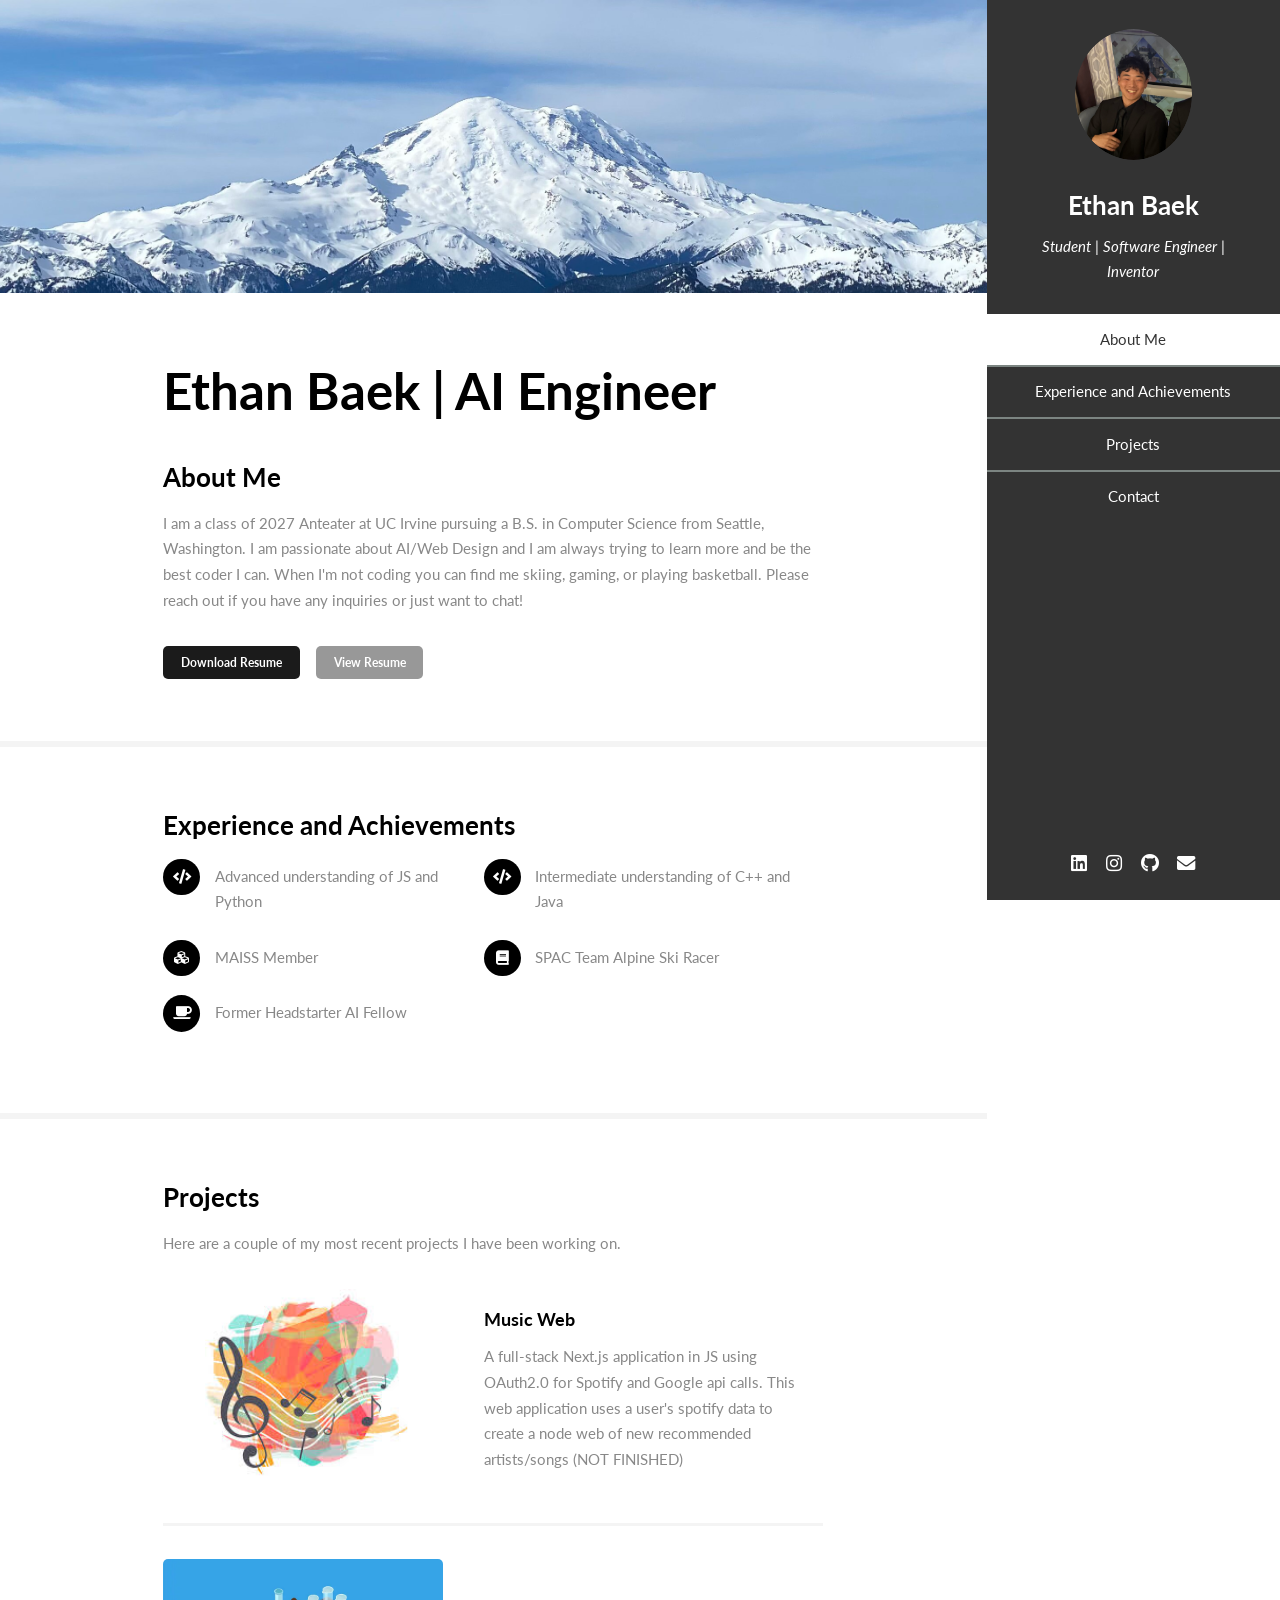
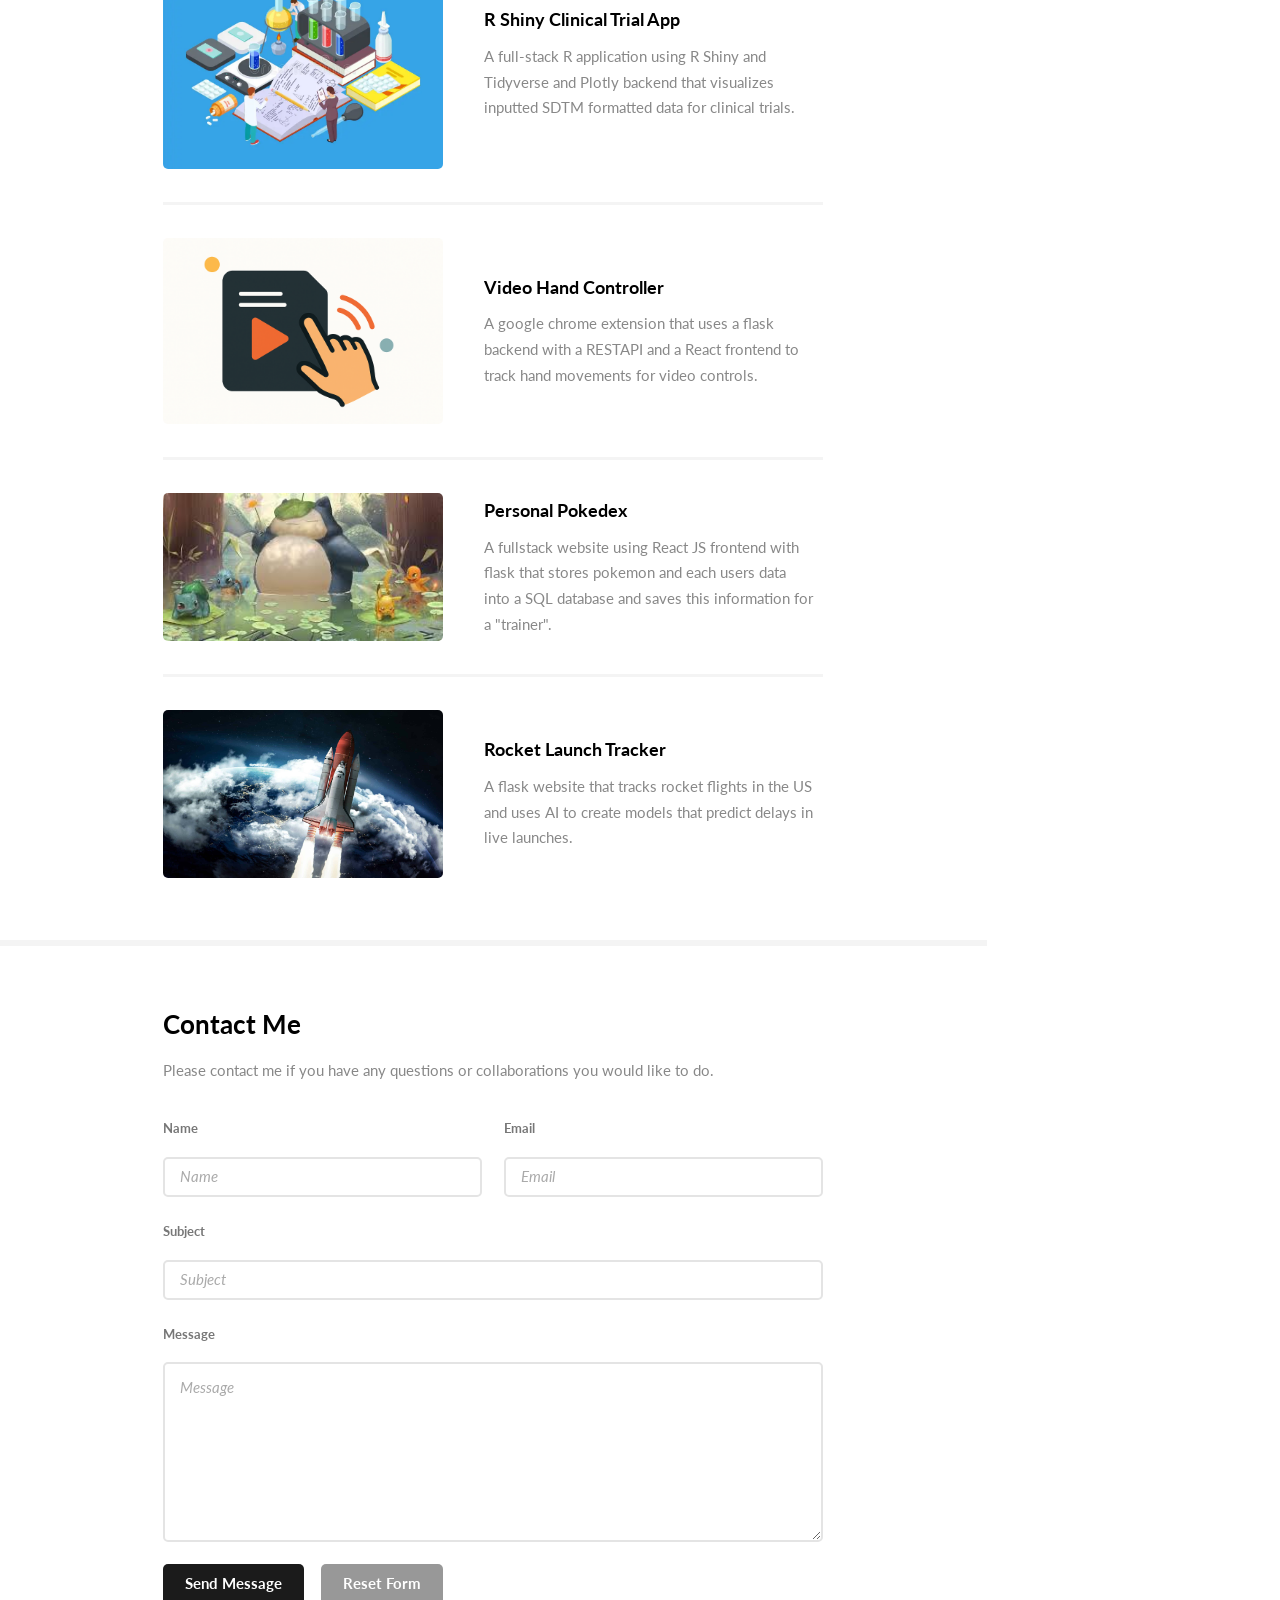
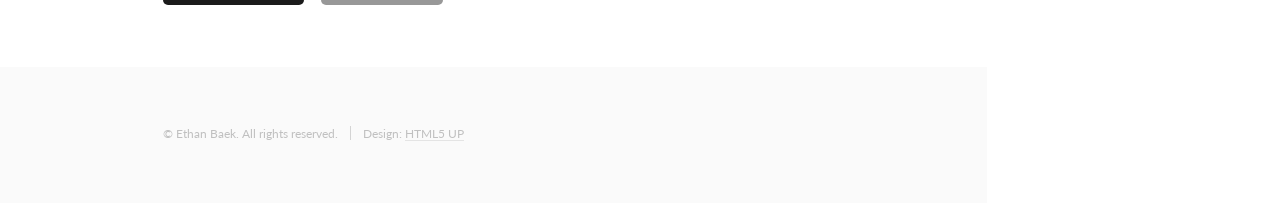
==== index.html @ fc65c347 "Hello" ====
<!DOCTYPE HTML>
<!--
	Read Only by HTML5 UP
	html5up.net | @ajlkn
	Free for personal and commercial use under the CCA 3.0 license (html5up.net/license)
-->
<html lang="en">
	<head>
		<title>Ethan Baek</title>
		<meta charset="utf-8" />
		<meta name="viewport" content="width=device-width, initial-scale=1" />
		<link rel="stylesheet" href="assets/css/main.css" />
		<link rel="apple-touch-icon" sizes="180x180" href="favicon_io/apple-touch-icon.png">
		<link rel="icon" type="image/png" sizes="32x32" href="favicon_io/favicon-32x32.png">
		<link rel="icon" type="image/png" sizes="16x16" href="favicon_io/favicon-16x16.png">
		<link rel="manifest" href="favicon_io/site.webmanifest">
	</head>
	<body class="is-preload">

		<!-- Header -->
			<section id="header">
				<header>
					<span class="image avatar"><img src="images/avatar.jpg" alt="Portrait of Ethan Baek" /></span>
					<h1 id="logo"><a href="#">Ethan Baek</a></h1>
					<p>Student | Software Engineer | Inventor
						<br />
					</p>
				</header>
				<nav id="nav">
					<ul>
						<li><a href="#one" class="active">About Me</a></li>
						<li><a href="#two">Experience and Achievements</a></li>
						<li><a href="#three">Projects</a></li>
						<li><a href="#four">Contact</a></li>
					</ul>
				</nav>
				<footer>
					<ul class="icons">
						<li><a href="https://www.linkedin.com/in/ethan-baek-a11434319/" class="icon brands fa-linkedin"><span class="label">LinkedIn</span></a></li>
						<li><a href="https://www.instagram.com/ebaek_44/" class="icon brands fa-instagram"><span class="label">Instagram</span></a></li>
						<li><a href="https://github.com/ebaek44" class="icon brands fa-github"><span class="label">Github</span></a></li>
						<li><a href="#four" class="icon solid fa-envelope"><span class="label">Email</span></a></li>
					</ul>
				</footer>
			</section>

		<!-- Wrapper -->
			<div id="wrapper">

				<!-- Main -->
					<div id="main">

						<!-- One -->
							<section id="one">
								<div class="image main" data-position="center">
									<img src="images/banner.jpg" alt="Background Photo" />
								</div>
								<div class="container">
									<header class="major">
										<h2>Ethan Baek | AI Engineer</h2>
									</header>

									<h3>About Me</h3>
									<p>
										I am a class of 2027 Anteater at UC Irvine pursuing a B.S. in Computer Science
										from Seattle, Washington. I am passionate about AI/Web Design and I am always
										trying to learn more and be the best coder I can. When I'm not coding you can
										find me skiing, gaming, or playing basketball. Please reach out if you have
										any inquiries or just want to chat!
									</p>

									<ul class="actions">
										<li>
										<a href="assets/docs/Ethan_Baek_resume.pdf"
											class="button primary small"
											download>
											Download Resume
										</a>
										</li>
										<li>
										<a href="assets/docs/Ethan_Baek_resume.pdf"
											class="button small"
											target="_blank"
											rel="noopener">
											View Resume
										</a>
										</li>
									</ul>
									</div>
							</section>

						<!-- Two -->
							<section id="two">
								<div class="container">
									<h3>Experience and Achievements</h3>
									<ul class="feature-icons">
										<li class="icon solid fa-code">Advanced understanding of JS and Python</li>
										<li class="icon solid fa-code">Intermediate understanding of C++ and Java</li>
										<li class="icon solid fa-cubes">MAISS Member</li>
										<li class="icon solid fa-book">SPAC Team Alpine Ski Racer</li>
										<li class="icon solid fa-coffee">Former Headstarter AI Fellow</li>
										<!--<li class="icon solid fa-bolt">Lightning bolt</li>
										<li class="icon solid fa-users">Shadow clone technique</li>-->
									</ul>
								</div>
							</section>

						<!-- Three -->
							<section id="three">
								<div class="container">
									<h3>Projects</h3>
									<p>Here are a couple of my most recent projects I have been working on.</p>
									<div class="features">
										
										<article>
											 <a href="https://musicweb8.vercel.app/"
											   class="image"
											   target="_blank"
											   rel="noopener">
											  <img src="images/music-web1.jpg" alt="Music Web" style="width:100%; height:auto;" />
											</a>

											<div class="inner">
												<h4>Music Web</h4>
												<p>A full-stack Next.js application in JS using OAuth2.0 for Spotify and Google api calls. This web application uses a user's spotify data to create a node web of new recommended artists/songs (NOT FINISHED)</p>
											</div>
										</article>
										<article>
											 <a href="https://github.com/miaS057/clinical-trial-r-shiny"
											   class="image"
											   target="_blank"
											   rel="noopener">
											  <img src="images/r-shiny-icon.jpg" alt="R Shiny App" style="width:100%; height:auto;" />
											</a>

											<div class="inner">
												<h4>R Shiny Clinical Trial App</h4>
												<p>A full-stack R application using R Shiny and Tidyverse and Plotly backend that visualizes inputted SDTM formatted data for clinical trials. </p>
											</div>
										</article>
										<article>
											 <a href="https://github.com/ebaek44/hand-tracker-1"
											   class="image"
											   target="_blank"
											   rel="noopener">
											  <img src="images/hand-tracker-pic1.jpg" alt="Video Hand Controller" style="width:100%; height:auto;" />
											</a>

											<div class="inner">
												<h4>Video Hand Controller</h4>
												<p>A google chrome extension that uses a flask backend with a RESTAPI and a React frontend to track hand movements for video controls.</p>
											</div>
										</article>
										
										<article>
											<div class="image">
												<img src="images/pokemon.jpg" alt="Personal Pokedex project preview" />
											</div>
											<div class="inner">
												<h4>Personal Pokedex</h4>
												<p>A fullstack website using React JS frontend with flask that stores pokemon and each users data into a SQL database and saves this information for a "trainer".</p>
											</div>
										</article>
										<article>
											<div class="image">
												<img src="images/rocket_launch.jpg" alt="Rocket Launch Tracker project preview" />
											</div>
											<div class="inner">
												<h4>Rocket Launch Tracker</h4>
												<p>A flask website that tracks rocket flights in the US and uses AI to create models that predict delays in live launches.</p>
											</div>
										</article>
									</div>
								</div>
							</section>

						<!-- Four -->
							<section id="four">
								<div class="container">
									<h3>Contact Me</h3>
									<p>Please contact me if you have any questions or collaborations you would like to do.</p>
									<form method="post" action="https://formspree.io/f/xjkbgqwb">
										<div class="row gtr-uniform">

											<div class="col-6 col-12-xsmall">
											<label for="name">Name</label>
											<input type="text" name="name" id="name" placeholder="Name" required />
											</div>

											<div class="col-6 col-12-xsmall">
											<label for="email">Email</label>
											<input type="email" name="email" id="email" placeholder="Email" required />
											</div>

											<div class="col-12">
											<label for="subject">Subject</label>
											<input type="text" name="subject" id="subject" placeholder="Subject" />
											</div>

											<div class="col-12">
											<label for="message">Message</label>
											<textarea name="message" id="message" placeholder="Message" rows="6" required></textarea>
											</div>

											<div class="col-12">
											<ul class="actions">
												<li><input type="submit" class="primary" value="Send Message" /></li>
												<li><input type="reset" value="Reset Form" aria-label="Reset contact form"/></li>
											</ul>
											</div>

										</div>
									</form>
								</div>
							</section>
					</div>

				<!-- Footer -->
					<section id="footer">
						<h2 class="visually-hidden">Footer</h2>
						<div class="container">
							<ul class="copyright">
								<li>&copy; Ethan Baek. All rights reserved.</li><li>Design: <a href="http://html5up.net">HTML5 UP</a></li>
							</ul>
						</div>
					</section>

			</div>

		<!-- Scripts -->
			<script src="assets/js/jquery.min.js"></script>
			<script src="assets/js/jquery.scrollex.min.js"></script>
			<script src="assets/js/jquery.scrolly.min.js"></script>
			<script src="assets/js/browser.min.js"></script>
			<script src="assets/js/breakpoints.min.js"></script>
			<script src="assets/js/util.js"></script>
			<script src="assets/js/main.js"></script>

	</body>

</html>
---- assets/css/main.css ----
@import url("fontawesome-all.min.css");
@import url("https://fonts.googleapis.com/css?family=Lato:400,400italic,700,700italic|Source+Code+Pro:400");

/*
	Read Only by HTML5 UP
	html5up.net | @ajlkn
	Free for personal and commercial use under the CCA 3.0 license (html5up.net/license)
*/

html, body, div, span, applet, object,
iframe, h1, h2, h3, h4, h5, h6, p, blockquote,
pre, a, abbr, acronym, address, big, cite,
code, del, dfn, em, img, ins, kbd, q, s, samp,
small, strike, strong, sub, sup, tt, var, b,
u, i, center, dl, dt, dd, ol, ul, li, fieldset,
form, label, legend, table, caption, tbody,
tfoot, thead, tr, th, td, article, aside,
canvas, details, embed, figure, figcaption,
footer, header, hgroup, menu, nav, output, ruby,
section, summary, time, mark, audio, video {
	margin: 0;
	padding: 0;
	border: 0;
	font-size: 100%;
	font: inherit;
	vertical-align: baseline;}

article, aside, details, figcaption, figure,
footer, header, hgroup, menu, nav, section {
	display: block;}

.visually-hidden {
  position: absolute !important;
  width: 1px !important;
  height: 1px !important;
  padding: 0 !important;
  margin: -1px !important;
  overflow: hidden !important;
  clip: rect(0 0 0 0) !important;
  clip-path: inset(50%) !important;
  white-space: nowrap !important;
  border: 0 !important;
}

body {
	line-height: 1;
}

ol, ul {
	list-style: none;
}

blockquote, q {
	quotes: none;
}

	blockquote:before, blockquote:after, q:before, q:after {
		content: '';
		content: none;
	}

table {
	border-collapse: collapse;
	border-spacing: 0;
}

body {
	-webkit-text-size-adjust: none;
}

mark {
	background-color: transparent;
	color: inherit;
}

input::-moz-focus-inner {
	border: 0;
	padding: 0;
}

input, select, textarea {
	-moz-appearance: none;
	-webkit-appearance: none;
	-ms-appearance: none;
	appearance: none;
}

/* Basic */

	html {
		box-sizing: border-box;
	}

	*, *:before, *:after {
		box-sizing: inherit;
	}

	body {
		background: #fff;
	}

		body.is-preload *, body.is-preload *:before, body.is-preload *:after {
			-moz-animation: none !important;
			-webkit-animation: none !important;
			-ms-animation: none !important;
			animation: none !important;
			-moz-transition: none !important;
			-webkit-transition: none !important;
			-ms-transition: none !important;
			transition: none !important;
		}

	body, input, select, textarea {
		color: #888;
		font-family: "Lato", sans-serif;
		font-size: 16pt;
		font-weight: 400;
		line-height: 1.75em;
	}

	a {
		-moz-transition: color 0.2s ease-in-out, border-color 0.2s ease-in-out;
		-webkit-transition: color 0.2s ease-in-out, border-color 0.2s ease-in-out;
		-ms-transition: color 0.2s ease-in-out, border-color 0.2s ease-in-out;
		transition: color 0.2s ease-in-out, border-color 0.2s ease-in-out;
		border-bottom: solid 1px #e4e4e4;
		color: inherit;
		text-decoration: none;
	}

		a:hover {
			border-bottom-color: transparent;
			color: #333333 !important;
		}
		a:focus-visible {
			outline: 1px dotted rgba(0, 0, 0, 0.2);
			outline-offset: 1px;
		}

	strong, b {
		color: #777;
		font-weight: 700;
	}

	em, i {
		font-style: italic;
	}

	p {
		margin: 0 0 2.25em 0;
	}

	h1, h2, h3, h4, h5, h6 {
		color: #000000;
		font-weight: 700;
		line-height: 1em;
		margin: 0 0 0.5625em 0;
	}

		h1 a, h2 a, h3 a, h4 a, h5 a, h6 a {
			border: 0;
			color: inherit;
			text-decoration: none;
		}

	h2 {
		font-size: 2em;
		line-height: 1.5em;
	}

	h3 {
		font-size: 1.75em;
		line-height: 1.5em;
	}

	h4 {
		font-size: 1.25em;
		line-height: 1.5em;
	}

	h5 {
		font-size: 0.9em;
		line-height: 1.5em;
	}

	h6 {
		font-size: 0.7em;
		line-height: 1.5em;
	}

	sub {
		font-size: 0.8em;
		position: relative;
		top: 0.5em;
	}

	sup {
		font-size: 0.8em;
		position: relative;
		top: -0.5em;
	}

	hr {
		border: 0;
		border-bottom: solid 2px #f4f4f4;
		margin: 2.25em 0;
	}

		hr.major {
			margin: 3.375em 0;
		}

	blockquote {
		border-left: solid 8px #e4e4e4;
		font-style: italic;
		margin: 0 0 2.25em 0;
		padding: 0.5em 0 0.5em 2em;
	}

	code {
		background: #555;
		border-radius: 5px;
		color: #fff;
		font-family: "Source Code Pro", monospace;
		font-size: 0.9em;
		margin: 0 0.25em;
		padding: 0.25em 0.65em;
	}

	pre {
		font-family: "Source Code Pro", monospace;
		font-size: 0.9em;
		margin: 0 0 2.25em 0;
	}

		pre code {
			-webkit-overflow-scrolling: touch;
			display: block;
			line-height: 1.5em;
			overflow-x: auto;
			padding: 1em 1.5em;
		}

	.align-left {
		text-align: left;
	}

	.align-center {
		text-align: center;
	}

	.align-right {
		text-align: right;
	}

/* Row */

	.row {
		display: flex;
		flex-wrap: wrap;
		box-sizing: border-box;
		align-items: stretch;
	}

		.row > * {
			box-sizing: border-box;
		}

		.row.gtr-uniform > * > :last-child {
			margin-bottom: 0;
		}
		.row.aln-left {
			justify-content: flex-start;
		}

		.row.aln-center {
			justify-content: center;
		}

		.row.aln-right {
			justify-content: flex-end;
		}

		.row.aln-top {
			align-items: flex-start;
		}

		.row.aln-middle {
			align-items: center;
		}

		.row.aln-bottom {
			align-items: flex-end;
		}

		.row > .imp {
			order: -1;
		}

		.row > .col-1 {
			width: 8.33333%;
		}

		.row > .off-1 {
			margin-left: 8.33333%;
		}

		.row > .col-2 {
			width: 16.66667%;
		}

		.row > .off-2 {
			margin-left: 16.66667%;
		}

		.row > .col-3 {
			width: 25%;
		}

		.row > .off-3 {
			margin-left: 25%;
		}

		.row > .col-4 {
			width: 33.33333%;
		}

		.row > .off-4 {
			margin-left: 33.33333%;
		}

		.row > .col-5 {
			width: 41.66667%;
		}

		.row > .off-5 {
			margin-left: 41.66667%;
		}

		.row > .col-6 {
			width: 50%;
		}

		.row > .off-6 {
			margin-left: 50%;
		}

		.row > .col-7 {
			width: 58.33333%;
		}

		.row > .off-7 {
			margin-left: 58.33333%;
		}

		.row > .col-8 {
			width: 66.66667%;
		}

		.row > .off-8 {
			margin-left: 66.66667%;
		}

		.row > .col-9 {
			width: 75%;
		}

		.row > .off-9 {
			margin-left: 75%;
		}

		.row > .col-10 {
			width: 83.33333%;
		}

		.row > .off-10 {
			margin-left: 83.33333%;
		}

		.row > .col-11 {
			width: 91.66667%;
		}

		.row > .off-11 {
			margin-left: 91.66667%;
		}

		.row > .col-12 {
			width: 100%;
		}

		.row > .off-12 {
			margin-left: 100%;
		}

		.row.gtr-0 {
			margin-top: 0;
			margin-left: 0em;
		}

			.row.gtr-0 > * {
				padding: 0 0 0 0em;
			}

			.row.gtr-0.gtr-uniform {
				margin-top: 0em;
			}

				.row.gtr-0.gtr-uniform > * {
					padding-top: 0em;
				}

		.row.gtr-25 {
			margin-top: 0;
			margin-left: -0.5em;
		}

			.row.gtr-25 > * {
				padding: 0 0 0 0.5em;
			}

			.row.gtr-25.gtr-uniform {
				margin-top: -0.5em;
			}

				.row.gtr-25.gtr-uniform > * {
					padding-top: 0.5em;
				}

		.row.gtr-50 {
			margin-top: 0;
			margin-left: -1em;
		}

			.row.gtr-50 > * {
				padding: 0 0 0 1em;
			}

			.row.gtr-50.gtr-uniform {
				margin-top: -1em;
			}

				.row.gtr-50.gtr-uniform > * {
					padding-top: 1em;
				}

		.row {
			margin-top: 0;
			margin-left: -2em;
		}

			.row > * {
				padding: 0 0 0 2em;
			}

			.row.gtr-uniform {
				margin-top: -2em;
			}

				.row.gtr-uniform > * {
					padding-top: 2em;
				}

		.row.gtr-150 {
			margin-top: 0;
			margin-left: -3em;
		}

			.row.gtr-150 > * {
				padding: 0 0 0 3em;
			}

			.row.gtr-150.gtr-uniform {
				margin-top: -3em;
			}

				.row.gtr-150.gtr-uniform > * {
					padding-top: 3em;
				}

		.row.gtr-200 {
			margin-top: 0;
			margin-left: -4em;
		}

			.row.gtr-200 > * {
				padding: 0 0 0 4em;
			}

			.row.gtr-200.gtr-uniform {
				margin-top: -4em;
			}

				.row.gtr-200.gtr-uniform > * {
					padding-top: 4em;
				}

		@media screen and (max-width: 1680px) {

			.row {
				display: flex;
				flex-wrap: wrap;
				box-sizing: border-box;
				align-items: stretch;
			}

				.row > * {
					box-sizing: border-box;
				}

				.row.gtr-uniform > * > :last-child {
					margin-bottom: 0;
				}

				.row.aln-left {
					justify-content: flex-start;
				}

				.row.aln-center {
					justify-content: center;
				}

				.row.aln-right {
					justify-content: flex-end;
				}

				.row.aln-top {
					align-items: flex-start;
				}

				.row.aln-middle {
					align-items: center;
				}

				.row.aln-bottom {
					align-items: flex-end;
				}

				.row > .imp-xlarge {
					order: -1;
				}

				.row > .col-1-xlarge {
					width: 8.33333%;
				}

				.row > .off-1-xlarge {
					margin-left: 8.33333%;
				}

				.row > .col-2-xlarge {
					width: 16.66667%;
				}

				.row > .off-2-xlarge {
					margin-left: 16.66667%;
				}

				.row > .col-3-xlarge {
					width: 25%;
				}

				.row > .off-3-xlarge {
					margin-left: 25%;
				}

				.row > .col-4-xlarge {
					width: 33.33333%;
				}

				.row > .off-4-xlarge {
					margin-left: 33.33333%;
				}

				.row > .col-5-xlarge {
					width: 41.66667%;
				}

				.row > .off-5-xlarge {
					margin-left: 41.66667%;
				}

				.row > .col-6-xlarge {
					width: 50%;
				}

				.row > .off-6-xlarge {
					margin-left: 50%;
				}

				.row > .col-7-xlarge {
					width: 58.33333%;
				}

				.row > .off-7-xlarge {
					margin-left: 58.33333%;
				}

				.row > .col-8-xlarge {
					width: 66.66667%;
				}

				.row > .off-8-xlarge {
					margin-left: 66.66667%;
				}

				.row > .col-9-xlarge {
					width: 75%;
				}

				.row > .off-9-xlarge {
					margin-left: 75%;
				}

				.row > .col-10-xlarge {
					width: 83.33333%;
				}

				.row > .off-10-xlarge {
					margin-left: 83.33333%;
				}

				.row > .col-11-xlarge {
					width: 91.66667%;
				}

				.row > .off-11-xlarge {
					margin-left: 91.66667%;
				}

				.row > .col-12-xlarge {
					width: 100%;
				}

				.row > .off-12-xlarge {
					margin-left: 100%;
				}

				.row.gtr-0 {
					margin-top: 0;
					margin-left: 0em;
				}

					.row.gtr-0 > * {
						padding: 0 0 0 0em;
					}

					.row.gtr-0.gtr-uniform {
						margin-top: 0em;
					}

						.row.gtr-0.gtr-uniform > * {
							padding-top: 0em;
						}

				.row.gtr-25 {
					margin-top: 0;
					margin-left: -0.5em;
				}

					.row.gtr-25 > * {
						padding: 0 0 0 0.5em;
					}

					.row.gtr-25.gtr-uniform {
						margin-top: -0.5em;
					}

						.row.gtr-25.gtr-uniform > * {
							padding-top: 0.5em;
						}

				.row.gtr-50 {
					margin-top: 0;
					margin-left: -1em;
				}

					.row.gtr-50 > * {
						padding: 0 0 0 1em;
					}

					.row.gtr-50.gtr-uniform {
						margin-top: -1em;
					}

						.row.gtr-50.gtr-uniform > * {
							padding-top: 1em;
						}

				.row {
					margin-top: 0;
					margin-left: -2em;
				}

					.row > * {
						padding: 0 0 0 2em;
					}

					.row.gtr-uniform {
						margin-top: -2em;
					}

						.row.gtr-uniform > * {
							padding-top: 2em;
						}

				.row.gtr-150 {
					margin-top: 0;
					margin-left: -3em;
				}

					.row.gtr-150 > * {
						padding: 0 0 0 3em;
					}

					.row.gtr-150.gtr-uniform {
						margin-top: -3em;
					}

						.row.gtr-150.gtr-uniform > * {
							padding-top: 3em;
						}

				.row.gtr-200 {
					margin-top: 0;
					margin-left: -4em;
				}

					.row.gtr-200 > * {
						padding: 0 0 0 4em;
					}

					.row.gtr-200.gtr-uniform {
						margin-top: -4em;
					}

						.row.gtr-200.gtr-uniform > * {
							padding-top: 4em;
						}

		}

		@media screen and (max-width: 1280px) {

			.row {
				display: flex;
				flex-wrap: wrap;
				box-sizing: border-box;
				align-items: stretch;
			}

				.row > * {
					box-sizing: border-box;
				}

				.row.gtr-uniform > * > :last-child {
					margin-bottom: 0;
				}

				.row.aln-left {
					justify-content: flex-start;
				}

				.row.aln-center {
					justify-content: center;
				}

				.row.aln-right {
					justify-content: flex-end;
				}

				.row.aln-top {
					align-items: flex-start;
				}

				.row.aln-middle {
					align-items: center;
				}

				.row.aln-bottom {
					align-items: flex-end;
				}

				.row > .imp-large {
					order: -1;
				}

				.row > .col-1-large {
					width: 8.33333%;
				}

				.row > .off-1-large {
					margin-left: 8.33333%;
				}

				.row > .col-2-large {
					width: 16.66667%;
				}

				.row > .off-2-large {
					margin-left: 16.66667%;
				}

				.row > .col-3-large {
					width: 25%;
				}

				.row > .off-3-large {
					margin-left: 25%;
				}

				.row > .col-4-large {
					width: 33.33333%;
				}

				.row > .off-4-large {
					margin-left: 33.33333%;
				}

				.row > .col-5-large {
					width: 41.66667%;
				}

				.row > .off-5-large {
					margin-left: 41.66667%;
				}

				.row > .col-6-large {
					width: 50%;
				}

				.row > .off-6-large {
					margin-left: 50%;
				}

				.row > .col-7-large {
					width: 58.33333%;
				}

				.row > .off-7-large {
					margin-left: 58.33333%;
				}

				.row > .col-8-large {
					width: 66.66667%;
				}

				.row > .off-8-large {
					margin-left: 66.66667%;
				}

				.row > .col-9-large {
					width: 75%;
				}

				.row > .off-9-large {
					margin-left: 75%;
				}

				.row > .col-10-large {
					width: 83.33333%;
				}

				.row > .off-10-large {
					margin-left: 83.33333%;
				}

				.row > .col-11-large {
					width: 91.66667%;
				}

				.row > .off-11-large {
					margin-left: 91.66667%;
				}

				.row > .col-12-large {
					width: 100%;
				}

				.row > .off-12-large {
					margin-left: 100%;
				}

				.row.gtr-0 {
					margin-top: 0;
					margin-left: 0em;
				}

					.row.gtr-0 > * {
						padding: 0 0 0 0em;
					}

					.row.gtr-0.gtr-uniform {
						margin-top: 0em;
					}

						.row.gtr-0.gtr-uniform > * {
							padding-top: 0em;
						}

				.row.gtr-25 {
					margin-top: 0;
					margin-left: -0.375em;
				}

					.row.gtr-25 > * {
						padding: 0 0 0 0.375em;
					}

					.row.gtr-25.gtr-uniform {
						margin-top: -0.375em;
					}

						.row.gtr-25.gtr-uniform > * {
							padding-top: 0.375em;
						}

				.row.gtr-50 {
					margin-top: 0;
					margin-left: -0.75em;
				}

					.row.gtr-50 > * {
						padding: 0 0 0 0.75em;
					}

					.row.gtr-50.gtr-uniform {
						margin-top: -0.75em;
					}

						.row.gtr-50.gtr-uniform > * {
							padding-top: 0.75em;
						}

				.row {
					margin-top: 0;
					margin-left: -1.5em;
				}

					.row > * {
						padding: 0 0 0 1.5em;
					}

					.row.gtr-uniform {
						margin-top: -1.5em;
					}

						.row.gtr-uniform > * {
							padding-top: 1.5em;
						}

				.row.gtr-150 {
					margin-top: 0;
					margin-left: -2.25em;
				}

					.row.gtr-150 > * {
						padding: 0 0 0 2.25em;
					}

					.row.gtr-150.gtr-uniform {
						margin-top: -2.25em;
					}

						.row.gtr-150.gtr-uniform > * {
							padding-top: 2.25em;
						}

				.row.gtr-200 {
					margin-top: 0;
					margin-left: -3em;
				}

					.row.gtr-200 > * {
						padding: 0 0 0 3em;
					}

					.row.gtr-200.gtr-uniform {
						margin-top: -3em;
					}

						.row.gtr-200.gtr-uniform > * {
							padding-top: 3em;
						}

		}

		@media screen and (max-width: 1024px) {

			.row {
				display: flex;
				flex-wrap: wrap;
				box-sizing: border-box;
				align-items: stretch;
			}

				.row > * {
					box-sizing: border-box;
				}

				.row.gtr-uniform > * > :last-child {
					margin-bottom: 0;
				}

				.row.aln-left {
					justify-content: flex-start;
				}

				.row.aln-center {
					justify-content: center;
				}

				.row.aln-right {
					justify-content: flex-end;
				}

				.row.aln-top {
					align-items: flex-start;
				}

				.row.aln-middle {
					align-items: center;
				}

				.row.aln-bottom {
					align-items: flex-end;
				}

				.row > .imp-medium {
					order: -1;
				}

				.row > .col-1-medium {
					width: 8.33333%;
				}

				.row > .off-1-medium {
					margin-left: 8.33333%;
				}

				.row > .col-2-medium {
					width: 16.66667%;
				}

				.row > .off-2-medium {
					margin-left: 16.66667%;
				}

				.row > .col-3-medium {
					width: 25%;
				}

				.row > .off-3-medium {
					margin-left: 25%;
				}

				.row > .col-4-medium {
					width: 33.33333%;
				}

				.row > .off-4-medium {
					margin-left: 33.33333%;
				}

				.row > .col-5-medium {
					width: 41.66667%;
				}

				.row > .off-5-medium {
					margin-left: 41.66667%;
				}

				.row > .col-6-medium {
					width: 50%;
				}

				.row > .off-6-medium {
					margin-left: 50%;
				}

				.row > .col-7-medium {
					width: 58.33333%;
				}

				.row > .off-7-medium {
					margin-left: 58.33333%;
				}

				.row > .col-8-medium {
					width: 66.66667%;
				}

				.row > .off-8-medium {
					margin-left: 66.66667%;
				}

				.row > .col-9-medium {
					width: 75%;
				}

				.row > .off-9-medium {
					margin-left: 75%;
				}

				.row > .col-10-medium {
					width: 83.33333%;
				}

				.row > .off-10-medium {
					margin-left: 83.33333%;
				}

				.row > .col-11-medium {
					width: 91.66667%;
				}

				.row > .off-11-medium {
					margin-left: 91.66667%;
				}

				.row > .col-12-medium {
					width: 100%;
				}

				.row > .off-12-medium {
					margin-left: 100%;
				}

				.row.gtr-0 {
					margin-top: 0;
					margin-left: 0em;
				}

					.row.gtr-0 > * {
						padding: 0 0 0 0em;
					}

					.row.gtr-0.gtr-uniform {
						margin-top: 0em;
					}

						.row.gtr-0.gtr-uniform > * {
							padding-top: 0em;
						}

				.row.gtr-25 {
					margin-top: 0;
					margin-left: -0.375em;
				}

					.row.gtr-25 > * {
						padding: 0 0 0 0.375em;
					}

					.row.gtr-25.gtr-uniform {
						margin-top: -0.375em;
					}

						.row.gtr-25.gtr-uniform > * {
							padding-top: 0.375em;
						}

				.row.gtr-50 {
					margin-top: 0;
					margin-left: -0.75em;
				}

					.row.gtr-50 > * {
						padding: 0 0 0 0.75em;
					}

					.row.gtr-50.gtr-uniform {
						margin-top: -0.75em;
					}

						.row.gtr-50.gtr-uniform > * {
							padding-top: 0.75em;
						}

				.row {
					margin-top: 0;
					margin-left: -1.5em;
				}

					.row > * {
						padding: 0 0 0 1.5em;
					}

					.row.gtr-uniform {
						margin-top: -1.5em;
					}

						.row.gtr-uniform > * {
							padding-top: 1.5em;
						}

				.row.gtr-150 {
					margin-top: 0;
					margin-left: -2.25em;
				}

					.row.gtr-150 > * {
						padding: 0 0 0 2.25em;
					}

					.row.gtr-150.gtr-uniform {
						margin-top: -2.25em;
					}

						.row.gtr-150.gtr-uniform > * {
							padding-top: 2.25em;
						}

				.row.gtr-200 {
					margin-top: 0;
					margin-left: -3em;
				}

					.row.gtr-200 > * {
						padding: 0 0 0 3em;
					}

					.row.gtr-200.gtr-uniform {
						margin-top: -3em;
					}

						.row.gtr-200.gtr-uniform > * {
							padding-top: 3em;
						}

		}

		@media screen and (max-width: 736px) {

			.row {
				display: flex;
				flex-wrap: wrap;
				box-sizing: border-box;
				align-items: stretch;
			}

				.row > * {
					box-sizing: border-box;
				}

				.row.gtr-uniform > * > :last-child {
					margin-bottom: 0;
				}

				.row.aln-left {
					justify-content: flex-start;
				}

				.row.aln-center {
					justify-content: center;
				}

				.row.aln-right {
					justify-content: flex-end;
				}

				.row.aln-top {
					align-items: flex-start;
				}

				.row.aln-middle {
					align-items: center;
				}

				.row.aln-bottom {
					align-items: flex-end;
				}

				.row > .imp-small {
					order: -1;
				}

				.row > .col-1-small {
					width: 8.33333%;
				}

				.row > .off-1-small {
					margin-left: 8.33333%;
				}

				.row > .col-2-small {
					width: 16.66667%;
				}

				.row > .off-2-small {
					margin-left: 16.66667%;
				}

				.row > .col-3-small {
					width: 25%;
				}

				.row > .off-3-small {
					margin-left: 25%;
				}

				.row > .col-4-small {
					width: 33.33333%;
				}

				.row > .off-4-small {
					margin-left: 33.33333%;
				}

				.row > .col-5-small {
					width: 41.66667%;
				}

				.row > .off-5-small {
					margin-left: 41.66667%;
				}

				.row > .col-6-small {
					width: 50%;
				}

				.row > .off-6-small {
					margin-left: 50%;
				}

				.row > .col-7-small {
					width: 58.33333%;
				}

				.row > .off-7-small {
					margin-left: 58.33333%;
				}

				.row > .col-8-small {
					width: 66.66667%;
				}

				.row > .off-8-small {
					margin-left: 66.66667%;
				}

				.row > .col-9-small {
					width: 75%;
				}

				.row > .off-9-small {
					margin-left: 75%;
				}

				.row > .col-10-small {
					width: 83.33333%;
				}

				.row > .off-10-small {
					margin-left: 83.33333%;
				}

				.row > .col-11-small {
					width: 91.66667%;
				}

				.row > .off-11-small {
					margin-left: 91.66667%;
				}

				.row > .col-12-small {
					width: 100%;
				}

				.row > .off-12-small {
					margin-left: 100%;
				}

				.row.gtr-0 {
					margin-top: 0;
					margin-left: 0em;
				}

					.row.gtr-0 > * {
						padding: 0 0 0 0em;
					}

					.row.gtr-0.gtr-uniform {
						margin-top: 0em;
					}

						.row.gtr-0.gtr-uniform > * {
							padding-top: 0em;
						}

				.row.gtr-25 {
					margin-top: 0;
					margin-left: -0.3125em;
				}

					.row.gtr-25 > * {
						padding: 0 0 0 0.3125em;
					}

					.row.gtr-25.gtr-uniform {
						margin-top: -0.3125em;
					}

						.row.gtr-25.gtr-uniform > * {
							padding-top: 0.3125em;
						}

				.row.gtr-50 {
					margin-top: 0;
					margin-left: -0.625em;
				}

					.row.gtr-50 > * {
						padding: 0 0 0 0.625em;
					}

					.row.gtr-50.gtr-uniform {
						margin-top: -0.625em;
					}

						.row.gtr-50.gtr-uniform > * {
							padding-top: 0.625em;
						}

				.row {
					margin-top: 0;
					margin-left: -1.25em;
				}

					.row > * {
						padding: 0 0 0 1.25em;
					}

					.row.gtr-uniform {
						margin-top: -1.25em;
					}

						.row.gtr-uniform > * {
							padding-top: 1.25em;
						}

				.row.gtr-150 {
					margin-top: 0;
					margin-left: -1.875em;
				}

					.row.gtr-150 > * {
						padding: 0 0 0 1.875em;
					}

					.row.gtr-150.gtr-uniform {
						margin-top: -1.875em;
					}

						.row.gtr-150.gtr-uniform > * {
							padding-top: 1.875em;
						}

				.row.gtr-200 {
					margin-top: 0;
					margin-left: -2.5em;
				}

					.row.gtr-200 > * {
						padding: 0 0 0 2.5em;
					}

					.row.gtr-200.gtr-uniform {
						margin-top: -2.5em;
					}

						.row.gtr-200.gtr-uniform > * {
							padding-top: 2.5em;
						}

		}

		@media screen and (max-width: 480px) {

			.row {
				display: flex;
				flex-wrap: wrap;
				box-sizing: border-box;
				align-items: stretch;
			}

				.row > * {
					box-sizing: border-box;
				}

				.row.gtr-uniform > * > :last-child {
					margin-bottom: 0;
				}

				.row.aln-left {
					justify-content: flex-start;
				}

				.row.aln-center {
					justify-content: center;
				}

				.row.aln-right {
					justify-content: flex-end;
				}

				.row.aln-top {
					align-items: flex-start;
				}

				.row.aln-middle {
					align-items: center;
				}

				.row.aln-bottom {
					align-items: flex-end;
				}

				.row > .imp-xsmall {
					order: -1;
				}

				.row > .col-1-xsmall {
					width: 8.33333%;
				}

				.row > .off-1-xsmall {
					margin-left: 8.33333%;
				}

				.row > .col-2-xsmall {
					width: 16.66667%;
				}

				.row > .off-2-xsmall {
					margin-left: 16.66667%;
				}

				.row > .col-3-xsmall {
					width: 25%;
				}

				.row > .off-3-xsmall {
					margin-left: 25%;
				}

				.row > .col-4-xsmall {
					width: 33.33333%;
				}

				.row > .off-4-xsmall {
					margin-left: 33.33333%;
				}

				.row > .col-5-xsmall {
					width: 41.66667%;
				}

				.row > .off-5-xsmall {
					margin-left: 41.66667%;
				}

				.row > .col-6-xsmall {
					width: 50%;
				}

				.row > .off-6-xsmall {
					margin-left: 50%;
				}

				.row > .col-7-xsmall {
					width: 58.33333%;
				}

				.row > .off-7-xsmall {
					margin-left: 58.33333%;
				}

				.row > .col-8-xsmall {
					width: 66.66667%;
				}

				.row > .off-8-xsmall {
					margin-left: 66.66667%;
				}

				.row > .col-9-xsmall {
					width: 75%;
				}

				.row > .off-9-xsmall {
					margin-left: 75%;
				}

				.row > .col-10-xsmall {
					width: 83.33333%;
				}

				.row > .off-10-xsmall {
					margin-left: 83.33333%;
				}

				.row > .col-11-xsmall {
					width: 91.66667%;
				}

				.row > .off-11-xsmall {
					margin-left: 91.66667%;
				}

				.row > .col-12-xsmall {
					width: 100%;
				}

				.row > .off-12-xsmall {
					margin-left: 100%;
				}

				.row.gtr-0 {
					margin-top: 0;
					margin-left: 0em;
				}

					.row.gtr-0 > * {
						padding: 0 0 0 0em;
					}

					.row.gtr-0.gtr-uniform {
						margin-top: 0em;
					}

						.row.gtr-0.gtr-uniform > * {
							padding-top: 0em;
						}

				.row.gtr-25 {
					margin-top: 0;
					margin-left: -0.3125em;
				}

					.row.gtr-25 > * {
						padding: 0 0 0 0.3125em;
					}

					.row.gtr-25.gtr-uniform {
						margin-top: -0.3125em;
					}

						.row.gtr-25.gtr-uniform > * {
							padding-top: 0.3125em;
						}

				.row.gtr-50 {
					margin-top: 0;
					margin-left: -0.625em;
				}

					.row.gtr-50 > * {
						padding: 0 0 0 0.625em;
					}

					.row.gtr-50.gtr-uniform {
						margin-top: -0.625em;
					}

						.row.gtr-50.gtr-uniform > * {
							padding-top: 0.625em;
						}

				.row {
					margin-top: 0;
					margin-left: -1.25em;
				}

					.row > * {
						padding: 0 0 0 1.25em;
					}

					.row.gtr-uniform {
						margin-top: -1.25em;
					}

						.row.gtr-uniform > * {
							padding-top: 1.25em;
						}

				.row.gtr-150 {
					margin-top: 0;
					margin-left: -1.875em;
				}

					.row.gtr-150 > * {
						padding: 0 0 0 1.875em;
					}

					.row.gtr-150.gtr-uniform {
						margin-top: -1.875em;
					}

						.row.gtr-150.gtr-uniform > * {
							padding-top: 1.875em;
						}

				.row.gtr-200 {
					margin-top: 0;
					margin-left: -2.5em;
				}

					.row.gtr-200 > * {
						padding: 0 0 0 2.5em;
					}

					.row.gtr-200.gtr-uniform {
						margin-top: -2.5em;
					}

						.row.gtr-200.gtr-uniform > * {
							padding-top: 2.5em;
						}

		}

/* Container */

	.container {
		margin: 0 auto;
		max-width: calc(100% - 4.5em);
		width: 45em;
	}

		.container.xsmall {
			width: 11.25em;
		}

		.container.small {
			width: 22.5em;
		}

		.container.medium {
			width: 33.75em;
		}

		.container.large {
			width: 56.25em;
		}

		.container.xlarge {
			width: 67.5em;
		}

		.container.max {
			width: 100%;
		}

		@media screen and (max-width: 1024px) {

			.container {
				width: 100% !important;
			}

		}

		@media screen and (max-width: 480px) {

			.container {
				max-width: calc(100% - 3.375em);
			}

		}

/* Section/Article */

	section.special, article.special {
		text-align: center;
	}

	header p {
		color: #aaa;
		position: relative;
		margin: 0 0 1.6875em 0;
	}

	header h2 + p {
		font-size: 1.25em;
		margin-top: -0.5em;
		line-height: 1.5em;
	}

	header h3 + p {
		font-size: 1.1em;
		margin-top: -0.35em;
		line-height: 1.5em;
	}

	header h4 + p,
	header h5 + p,
	header h6 + p {
		font-size: 0.9em;
		margin-top: -0.25em;
		line-height: 1.5em;
	}

	header.major h2 {
		color: #000000;
		font-size: 3.5em;
	}

		header.major h2 + p {
			color: #777;
			font-size: 1.75em;
			font-weight: 700;
			margin-top: -0.75em;
		}

/* Form */

	form {
		margin: 0 0 2.25em 0;
	}

	label {
		color: #777;
		display: block;
		font-size: 0.9em;
		font-weight: 700;
		margin: 0 0 1.125em 0;
	}

	input::-moz-focus-inner {
		border: 0;
		padding: 0;
	}

	input[type="text"],
	input[type="password"],
	input[type="email"],
	select,
	textarea {
		-moz-appearance: none;
		-webkit-appearance: none;
		-ms-appearance: none;
		appearance: none;
		border-radius: 5px;
		border: none;
		border: solid 2px #e4e4e4;
		color: inherit;
		display: block;
		outline: 0;
		padding: 0 1em;
		text-decoration: none;
		width: 100%;
	}

		input[type="text"]:invalid,
		input[type="password"]:invalid,
		input[type="email"]:invalid,
		select:invalid,
		textarea:invalid {
			box-shadow: none;
		}

		input[type="text"]:focus,
		input[type="password"]:focus,
		input[type="email"]:focus,
		select:focus,
		textarea:focus {
			border-color: #000000;
		}

	select {
		background-image: url("data:image/svg+xml;charset=utf8,%3Csvg xmlns='http://www.w3.org/2000/svg' width='40' height='40' preserveAspectRatio='none' viewBox='0 0 40 40'%3E%3Cpath d='M9.4,12.3l10.4,10.4l10.4-10.4c0.2-0.2,0.5-0.4,0.9-0.4c0.3,0,0.6,0.1,0.9,0.4l3.3,3.3c0.2,0.2,0.4,0.5,0.4,0.9 c0,0.4-0.1,0.6-0.4,0.9L20.7,31.9c-0.2,0.2-0.5,0.4-0.9,0.4c-0.3,0-0.6-0.1-0.9-0.4L4.3,17.3c-0.2-0.2-0.4-0.5-0.4-0.9 c0-0.4,0.1-0.6,0.4-0.9l3.3-3.3c0.2-0.2,0.5-0.4,0.9-0.4S9.1,12.1,9.4,12.3z' fill='%23e4e4e4' /%3E%3C/svg%3E");
		background-size: 1.25em;
		background-repeat: no-repeat;
		background-position: calc(100% - 1em) center;
		height: 2.75em;
		padding-right: 2.75em;
		text-overflow: ellipsis;
	}

		select option {
			color: #777;
			background: #fff;
		}

		select:focus::-ms-value {
			background-color: transparent;
		}

		select::-ms-expand {
			display: none;
		}

	input[type="text"],
	input[type="password"],
	input[type="email"],
	select {
		height: 2.75em;
	}

	textarea {
		padding: 0.75em 1em;
	}

	input[type="checkbox"],
	input[type="radio"] {
		-moz-appearance: none;
		-webkit-appearance: none;
		-ms-appearance: none;
		appearance: none;
		display: block;
		float: left;
		margin-right: -2em;
		opacity: 0;
		width: 1em;
		z-index: -1;
	}

		input[type="checkbox"] + label,
		input[type="radio"] + label {
			text-decoration: none;
			color: #888;
			cursor: pointer;
			display: inline-block;
			font-size: 1em;
			font-weight: 400;
			padding-left: 2.4em;
			padding-right: 0.75em;
			position: relative;
		}

			input[type="checkbox"] + label:before,
			input[type="radio"] + label:before {
				-moz-osx-font-smoothing: grayscale;
				-webkit-font-smoothing: antialiased;
				display: inline-block;
				font-style: normal;
				font-variant: normal;
				text-rendering: auto;
				line-height: 1;
				text-transform: none !important;
				font-family: 'Font Awesome 5 Free';
				font-weight: 900;
			}

			input[type="checkbox"] + label:before,
			input[type="radio"] + label:before {
				background: #fafafa;
				border-radius: 5px;
				border: solid 2px #e4e4e4;
				content: '';
				display: inline-block;
				font-size: 0.8em;
				height: 2.0625em;
				left: 0;
				line-height: 2.0625em;
				position: absolute;
				text-align: center;
				top: 0;
				width: 2.0625em;
			}

		input[type="checkbox"]:checked + label:before,
		input[type="radio"]:checked + label:before {
			background: #989898;
			border-color: #989898;
			color: #ffffff;
			content: '\f00c';
		}

		input[type="checkbox"]:focus + label:before,
		input[type="radio"]:focus + label:before {
			border-color: #000000;
		}

	input[type="checkbox"] + label:before {
		border-radius: 5px;
	}

	input[type="radio"] + label:before {
		border-radius: 100%;
	}

	::-webkit-input-placeholder {
		color: #aaa !important;
		font-style: italic;
		opacity: 1.0;
	}

	:-moz-placeholder {
		color: #aaa !important;
		font-style: italic;
		opacity: 1.0;
	}

	::-moz-placeholder {
		color: #aaa !important;
		font-style: italic;
		opacity: 1.0;
	}

	:-ms-input-placeholder {
		color: #aaa !important;
		font-style: italic;
		opacity: 1.0;
	}

/* Box */

	.box {
		border-radius: 5px;
		border: solid 2px #e4e4e4;
		margin-bottom: 2.25em;
		padding: 1.5em;
	}

		.box > :last-child,
		.box > :last-child > :last-child,
		.box > :last-child > :last-child > :last-child {
			margin-bottom: 0;
		}

		.box.alt {
			border: 0;
			border-radius: 0;
			padding: 0;
		}

/* Icon */

	.icon {
		text-decoration: none;
		border-bottom: none;
		position: relative;
	}

		.icon:before {
			-moz-osx-font-smoothing: grayscale;
			-webkit-font-smoothing: antialiased;
			display: inline-block;
			font-style: normal;
			font-variant: normal;
			text-rendering: auto;
			line-height: 1;
			text-transform: none !important;
			font-family: 'Font Awesome 5 Free';
			font-weight: 400;
		}

		.icon > .label {
			display: none;
		}

		.icon:before {
			line-height: inherit;
		}

		.icon.solid:before {
			font-weight: 900;
		}

		.icon.brands:before {
			font-family: 'Font Awesome 5 Brands';
		}

/* Image */

	.image {
		border-radius: 5px;
		border: 0;
		display: inline-block;
		position: relative;
	}

		.image[data-position] img {
			-moz-object-fit: cover;
			-webkit-object-fit: cover;
			-ms-object-fit: cover;
			object-fit: cover;
			display: block;
			position: absolute;
			top: 0;
			left: 0;
			width: 100%;
			height: 100%;
		}

		.image[data-position="top left"] img {
			-moz-object-position: top left;
			-webkit-object-position: top left;
			-ms-object-position: top left;
			object-position: top left;
		}

		.image[data-position="top"] img {
			-moz-object-position: top;
			-webkit-object-position: top;
			-ms-object-position: top;
			object-position: top;
		}

		.image[data-position="top right"] img {
			-moz-object-position: top right;
			-webkit-object-position: top right;
			-ms-object-position: top right;
			object-position: top right;
		}

		.image[data-position="right"] img {
			-moz-object-position: right;
			-webkit-object-position: right;
			-ms-object-position: right;
			object-position: right;
		}

		.image[data-position="bottom right"] img {
			-moz-object-position: bottom right;
			-webkit-object-position: bottom right;
			-ms-object-position: bottom right;
			object-position: bottom right;
		}

		.image[data-position="bottom"] img {
			-moz-object-position: bottom;
			-webkit-object-position: bottom;
			-ms-object-position: bottom;
			object-position: bottom;
		}

		.image[data-position="bottom left"] img {
			-moz-object-position: bottom left;
			-webkit-object-position: bottom left;
			-ms-object-position: bottom left;
			object-position: bottom left;
		}

		.image[data-position="left"] img {
			-moz-object-position: left;
			-webkit-object-position: left;
			-ms-object-position: left;
			object-position: left;
		}

		.image[data-position="center"] img {
			-moz-object-position: center;
			-webkit-object-position: center;
			-ms-object-position: center;
			object-position: center;
		}

		.image[data-position="25% 25%"] img {
			-moz-object-position: 25% 25%;
			-webkit-object-position: 25% 25%;
			-ms-object-position: 25% 25%;
			object-position: 25% 25%;
		}

		.image[data-position="75% 25%"] img {
			-moz-object-position: 75% 25%;
			-webkit-object-position: 75% 25%;
			-ms-object-position: 75% 25%;
			object-position: 75% 25%;
		}

		.image[data-position="75% 75%"] img {
			-moz-object-position: 75% 75%;
			-webkit-object-position: 75% 75%;
			-ms-object-position: 75% 75%;
			object-position: 75% 75%;
		}

		.image[data-position="25% 75%"] img {
			-moz-object-position: 25% 75%;
			-webkit-object-position: 25% 75%;
			-ms-object-position: 25% 75%;
			object-position: 25% 75%;
		}

		.image img {
			border-radius: 5px;
			display: block;
		}

		.image.left {
			float: left;
			margin: 0 2.5em 2em 0;
			top: 0.25em;
		}

		.image.right {
			float: right;
			margin: 0 0 2em 2.5em;
			top: 0.25em;
		}

		.image.fit {
			display: block;
			margin: 0 0 2.25em 0;
			width: 100%;
		}

			.image.fit img {
				display: block;
				width: 100%;
			}

		.image.avatar {
			border-radius: 100%;
			overflow: hidden;
		}

			.image.avatar img {
				border-radius: 100%;
				display: block;
				width: 100%;
			}

		.image.main {
			display: block;
			height: 20em;
			border-radius: 0;
		}

			.image.main img {
				border-radius: 0;
			}

/* List */

	ol {
		list-style: decimal;
		margin: 0 0 2.25em 0;
		padding-left: 1.25em;
	}

		ol li {
			padding-left: 0.25em;
		}

	ul {
		list-style: disc;
		margin: 0 0 2.25em 0;
		padding-left: 1em;
	}

		ul li {
			padding-left: 0.5em;
		}

		ul.alt {
			list-style: none;
			padding-left: 0;
		}

			ul.alt li {
				border-top: solid 2px #f4f4f4;
				padding: 0.5em 0;
			}

				ul.alt li:first-child {
					border-top: 0;
					padding-top: 0;
				}

	dl {
		margin: 0 0 2.25em 0;
	}

/* Actions */

	ul.actions {
		display: -moz-flex;
		display: -webkit-flex;
		display: -ms-flex;
		display: flex;
		cursor: default;
		list-style: none;
		margin-left: -1.125em;
		padding-left: 0;
	}

		ul.actions li {
			padding: 0 0 0 1.125em;
			vertical-align: middle;
		}

		ul.actions.special {
			-moz-justify-content: center;
			-webkit-justify-content: center;
			-ms-justify-content: center;
			justify-content: center;
			width: 100%;
			margin-left: 0;
		}

			ul.actions.special li:first-child {
				padding-left: 0;
			}

		ul.actions.stacked {
			-moz-flex-direction: column;
			-webkit-flex-direction: column;
			-ms-flex-direction: column;
			flex-direction: column;
			margin-left: 0;
		}

			ul.actions.stacked li {
				padding: 1.125em 0 0 0;
			}

				ul.actions.stacked li:first-child {
					padding-top: 0;
				}

		ul.actions.fit {
			width: calc(100% + 1.125em);
		}

			ul.actions.fit li {
				-moz-flex-grow: 1;
				-webkit-flex-grow: 1;
				-ms-flex-grow: 1;
				flex-grow: 1;
				-moz-flex-shrink: 1;
				-webkit-flex-shrink: 1;
				-ms-flex-shrink: 1;
				flex-shrink: 1;
				width: 100%;
			}

				ul.actions.fit li > * {
					width: 100%;
				}

			ul.actions.fit.stacked {
				width: 100%;
			}

		@media screen and (max-width: 480px) {

			ul.actions:not(.fixed) {
				-moz-flex-direction: column;
				-webkit-flex-direction: column;
				-ms-flex-direction: column;
				flex-direction: column;
				margin-left: 0;
				width: 100% !important;
			}

				ul.actions:not(.fixed) li {
					-moz-flex-grow: 1;
					-webkit-flex-grow: 1;
					-ms-flex-grow: 1;
					flex-grow: 1;
					-moz-flex-shrink: 1;
					-webkit-flex-shrink: 1;
					-ms-flex-shrink: 1;
					flex-shrink: 1;
					padding: 1.125em 0 0 0;
					text-align: center;
					width: 100%;
				}

					ul.actions:not(.fixed) li > * {
						width: 100%;
					}

					ul.actions:not(.fixed) li:first-child {
						padding-top: 0;
					}

					ul.actions:not(.fixed) li input[type="submit"],
					ul.actions:not(.fixed) li input[type="reset"],
					ul.actions:not(.fixed) li input[type="button"],
					ul.actions:not(.fixed) li button,
					ul.actions:not(.fixed) li .button {
						width: 100%;
					}

						ul.actions:not(.fixed) li input[type="submit"].icon:before,
						ul.actions:not(.fixed) li input[type="reset"].icon:before,
						ul.actions:not(.fixed) li input[type="button"].icon:before,
						ul.actions:not(.fixed) li button.icon:before,
						ul.actions:not(.fixed) li .button.icon:before {
							margin-left: -0.5rem;
						}

		}

/* Feature Icons */

	ul.feature-icons {
		list-style: none;
		padding-left: 0;
	}

		ul.feature-icons li {
			text-decoration: none;
			display: inline-block;
			margin: 0 0 1.6875em 0;
			padding: 0.35em 0 0 3.5em;
			position: relative;
			vertical-align: top;
			width: 48%;
		}

			ul.feature-icons li:before {
				-moz-osx-font-smoothing: grayscale;
				-webkit-font-smoothing: antialiased;
				display: inline-block;
				font-style: normal;
				font-variant: normal;
				text-rendering: auto;
				line-height: 1;
				text-transform: none !important;
				font-family: 'Font Awesome 5 Free';
				font-weight: 400;
			}

			ul.feature-icons li:before {
				background: #000000;
				border-radius: 100%;
				color: #ffffff;
				display: block;
				height: 2.5em;
				left: 0;
				line-height: 2.5em;
				position: absolute;
				text-align: center;
				top: 0;
				width: 2.5em;
			}

/* Icons */

	ul.icons {
		cursor: default;
		list-style: none;
		padding-left: 0;
	}

		ul.icons li {
			display: inline-block;
			padding: 0 1em 0 0;
		}

			ul.icons li:last-child {
				padding-right: 0 !important;
			}

			ul.icons li .icon:before {
				font-size: 1.25em;
			}

/* Table */

	.table-wrapper {
		-webkit-overflow-scrolling: touch;
		overflow-x: auto;
	}

	table {
		margin: 0 0 2.25em 0;
		width: 100%;
	}

		table tbody tr {
			border: solid 2px #f4f4f4;
			border-left: 0;
			border-right: 0;
		}

			table tbody tr:nth-child(2n + 1) {
				background-color: #fafafa;
			}

		table td {
			padding: 0.75em 0.75em;
		}

		table th {
			color: #777;
			font-size: 0.9em;
			font-weight: 700;
			padding: 0 0.75em 0.75em 0.75em;
			text-align: left;
		}

		table thead {
			border-bottom: solid 4px #e4e4e4;
		}

		table tfoot {
			border-top: solid 4px #e4e4e4;
		}

		table.alt {
			border-collapse: separate;
		}

			table.alt tbody tr td {
				border: solid 2px #e4e4e4;
				border-left-width: 0;
				border-top-width: 0;
			}

				table.alt tbody tr td:first-child {
					border-left-width: 2px;
				}

			table.alt tbody tr:first-child td {
				border-top-width: 2px;
			}

			table.alt thead {
				border-bottom: 0;
			}

			table.alt tfoot {
				border-top: 0;
			}

/* Button */

	input[type="submit"],
	input[type="reset"],
	input[type="button"],
	.button {
		-moz-appearance: none;
		-webkit-appearance: none;
		-ms-appearance: none;
		appearance: none;
		-moz-transition: background-color 0.2s ease-in-out, color 0.2s ease-in-out;
		-webkit-transition: background-color 0.2s ease-in-out, color 0.2s ease-in-out;
		-ms-transition: background-color 0.2s ease-in-out, color 0.2s ease-in-out;
		transition: background-color 0.2s ease-in-out, color 0.2s ease-in-out;
		background-color: #989898;
		border-radius: 5px;
		border: 0;
		color: #ffffff !important;
		cursor: pointer;
		display: inline-block;
		font-weight: 700;
		height: 2.75em;
		line-height: 2.75em;
		padding: 0 1.5em;
		text-align: center;
		text-decoration: none;
		white-space: nowrap;
	}

		input[type="submit"]:hover,
		input[type="reset"]:hover,
		input[type="button"]:hover,
		.button:hover {
			background-color: #a5a5a5;
			color: #ffffff !important;
		}

		input[type="submit"]:active,
		input[type="reset"]:active,
		input[type="button"]:active,
		.button:active {
			background-color: #191919;
		}

		input[type="submit"].icon,
		input[type="reset"].icon,
		input[type="button"].icon,
		.button.icon {
			padding-left: 1.35em;
		}

			input[type="submit"].icon:before,
			input[type="reset"].icon:before,
			input[type="button"].icon:before,
			.button.icon:before {
				margin-right: 0.5em;
			}

		input[type="submit"].fit,
		input[type="reset"].fit,
		input[type="button"].fit,
		.button.fit {
			width: 100%;
		}

		input[type="submit"].small,
		input[type="reset"].small,
		input[type="button"].small,
		.button.small {
			font-size: 0.8em;
		}

		input[type="submit"].large,
		input[type="reset"].large,
		input[type="button"].large,
		.button.large {
			font-size: 1.35em;
		}

		input[type="submit"].alt,
		input[type="reset"].alt,
		input[type="button"].alt,
		.button.alt {
			background-color: transparent;
			box-shadow: inset 0 0 0 2px #e4e4e4;
			color: #2c2c2c !important;
		}

			input[type="submit"].alt:hover,
			input[type="reset"].alt:hover,
			input[type="button"].alt:hover,
			.button.alt:hover {
				background-color: #f4f4f4;
				color: #5e5e5e !important;
			}

			input[type="submit"].alt:active,
			input[type="reset"].alt:active,
			input[type="button"].alt:active,
			.button.alt:active {
				background-color: #eaeaea;
			}

			input[type="submit"].alt.icon:before,
			input[type="reset"].alt.icon:before,
			input[type="button"].alt.icon:before,
			.button.alt.icon:before {
				color: #aaa;
			}

		input[type="submit"].primary,
		input[type="reset"].primary,
		input[type="button"].primary,
		.button.primary {
			background-color: #1b1b1b;
			color: #ffffff !important;
		}

			input[type="submit"].primary:hover,
			input[type="reset"].primary:hover,
			input[type="button"].primary:hover,
			.button.primary:hover {
				background-color: #5ed0b1;
			}

			input[type="submit"].primary:active,
			input[type="reset"].primary:active,
			input[type="button"].primary:active,
			.button.primary:active {
				background-color: #39c29d;
			}

		input[type="submit"].disabled, input[type="submit"]:disabled,
		input[type="reset"].disabled,
		input[type="reset"]:disabled,
		input[type="button"].disabled,
		input[type="button"]:disabled,
		.button.disabled,
		.button:disabled {
			background-color: #888 !important;
			box-shadow: inset 0 -0.15em 0 0 rgba(0, 0, 0, 0.15);
			color: #fff !important;
			cursor: default;
			opacity: 0.25;
		}

/* Features */

	.features article {
		border-top: solid 3px #f4f4f4;
		margin-bottom: 2.25em;
		padding-top: 2.25em;
	}

		.features article:first-child {
			border-top: 0;
			padding-top: 0;
		}

		.features article .image {
			display: inline-block;
			padding-right: 2.5em;
			vertical-align: middle;
			width: 48%;
		}

			.features article .image img {
				display: block;
				width: 100%;
			}

		.features article .inner {
			display: inline-block;
			vertical-align: middle;
			width: 50%;
		}

			.features article .inner > :last-child {
				margin-bottom: 0;
			}

/* Header */

	#header {
		display: -moz-flex;
		display: -webkit-flex;
		display: -ms-flex;
		display: flex;
		-moz-flex-direction: column;
		-webkit-flex-direction: column;
		-ms-flex-direction: column;
		flex-direction: column;
		-moz-justify-content: space-between;
		-webkit-justify-content: space-between;
		-ms-justify-content: space-between;
		justify-content: space-between;
		background: #333333;
		color: #ffffff;
		height: 100%;
		overflow-y: auto;
		position: fixed;
		text-align: center;
		top: 0;
		width: 23em;
		right: 0;
	}

		#header h1, #header h2, #header h3, #header h4, #header h5, #header h6 {
			color: #ffffff;
		}

			#header h1 a, #header h2 a, #header h3 a, #header h4 a, #header h5 a, #header h6 a {
				color: #ffffff;
			}

		#header header p {
			color: #ffffff;
		}

		#header a {
			color: #ffffff;
		}

			#header a:hover {
				color: #ffffff !important;
			}

		#header > header {
			-moz-flex-shrink: 0;
			-webkit-flex-shrink: 0;
			-ms-flex-shrink: 0;
			flex-shrink: 0;
			padding: 3em;
		}

			#header > header .avatar {
				display: block;
				margin: 0 auto 2.25em auto;
				width: 8em;
			}

			#header > header h1 {
				font-size: 1.75em;
				margin: 0;
			}

			#header > header p {
				color: #ffffff;
				font-style: italic;
				margin: 1em 0 0 0;
			}

		#header > footer {
			-moz-flex-shrink: 0;
			-webkit-flex-shrink: 0;
			-ms-flex-shrink: 0;
			flex-shrink: 0;
			bottom: 0;
			left: 0;
			padding: 2em;
			width: 100%;
		}

			#header > footer .icons {
				margin: 0;
			}

				#header > footer .icons li a {
					color: #ffffff;
				}

		#header > nav {
			-moz-flex-grow: 1;
			-webkit-flex-grow: 1;
			-ms-flex-grow: 1;
			flex-grow: 1;
		}

			#header > nav ul {
				list-style: none;
				margin: 0;
				padding: 0;
			}

				#header > nav ul li {
					border-top: solid 2px #7c8582;
					display: block;
					padding: 0;
				}

					#header > nav ul li a {
						-moz-transition: none;
						-webkit-transition: none;
						-ms-transition: none;
						transition: none;
						border: 0;
						color: #ffffff !important;
						display: block;
						padding: 0.85em 0;
						text-decoration: none;
					}

						#header > nav ul li a.active {
							background: #fff;
							color: #333333 !important;
						}

					#header > nav ul li:first-child {
						border-top: 0;
					}

/* Wrapper */

	#wrapper {
		background: #fff;
		padding-right: 23em;
	}

/* Main */

	#main > section {
		border-top: solid 6px #f4f4f4;
	}

		#main > section > .container {
			padding: 6em 0 4em 0;
		}

		#main > section:first-child {
			border-top: 0;
		}

/* Footer */

	#footer {
		background: #fafafa;
		border-top: 0;
		color: #c0c0c0;
		overflow: hidden;
		padding: 4em 0 2em 0;
	}

		#footer .copyright {
			line-height: 1em;
			list-style: none;
			padding: 0;
		}

			#footer .copyright li {
				border-left: solid 1px #d4d4d4;
				display: inline-block;
				font-size: 0.8em;
				margin-left: 1em;
				padding-left: 1em;
			}

				#footer .copyright li:first-child {
					border-left: 0;
					margin-left: 0;
					padding-left: 0;
				}

				#footer .copyright li a {
					color: inherit;
				}

/* XLarge */

	@media screen and (max-width: 1680px) {

		/* Basic */

			body, input, select, textarea {
				font-size: 13pt;
			}

		/* Header */

			#header {
				width: 21em;
			}

				#header > header {
					padding: 2em;
				}

				#header > footer {
					padding: 1.5em;
				}

		/* Wrapper */

			#wrapper {
				padding-right: 21em;
			}

		/* Main */

			#main > section > .container {
				padding: 4em 0 2em 0;
			}

	}

/* Large */

	@media screen and (max-width: 1280px) {

		/* Basic */

			body, input, select, textarea {
				font-size: 11pt;
			}

		/* Header */

			#header {
				width: 20em;
			}

		/* Wrapper */

			#wrapper {
				padding-right: 20em;
			}

	}

/* Medium */

	#titleBar {
		display: none;
	}

	@media screen and (max-width: 1024px) {

		/* Basic */

			html, body {
				overflow-x: hidden;
			}

			body, input, select, textarea {
				font-size: 12pt;
			}

		/* Image */

			.image.left, .image.right {
				max-width: 40%;
			}

				.image.left img, .image.right img {
					width: 100%;
				}

			.image.main {
				height: 20em;
			}

		/* Header */

			#header {
				-moz-backface-visibility: hidden;
				-webkit-backface-visibility: hidden;
				-ms-backface-visibility: hidden;
				backface-visibility: hidden;
				-moz-transition: -moz-transform 0.5s ease;
				-webkit-transition: -webkit-transform 0.5s ease;
				-ms-transition: -ms-transform 0.5s ease;
				transition: transform 0.5s ease;
				display: block;
				height: 100%;
				overflow-y: auto;
				position: fixed;
				top: 0;
				width: 23em;
				z-index: 10002;
				-moz-transform: translateX(23em);
				-webkit-transform: translateX(23em);
				-ms-transform: translateX(23em);
				transform: translateX(23em);
				right: 0;
			}

				#header > footer {
					bottom: auto;
					left: auto;
					margin: 0.5em 0 0 0;
					position: relative;
					right: auto;
					top: auto;
				}

		/* Wrapper */

			#wrapper {
				-moz-backface-visibility: hidden;
				-webkit-backface-visibility: hidden;
				-ms-backface-visibility: hidden;
				backface-visibility: hidden;
				-moz-transition: -moz-transform 0.5s ease;
				-webkit-transition: -webkit-transform 0.5s ease;
				-ms-transition: -ms-transform 0.5s ease;
				transition: transform 0.5s ease;
				padding: 44px 0 1px 0;
			}

		/* Header Panel */

			#titleBar {
				-moz-backface-visibility: hidden;
				-webkit-backface-visibility: hidden;
				-ms-backface-visibility: hidden;
				backface-visibility: hidden;
				-moz-transition: -moz-transform 0.5s ease;
				-webkit-transition: -webkit-transform 0.5s ease;
				-ms-transition: -ms-transform 0.5s ease;
				transition: transform 0.5s ease;
				display: block;
				height: 44px;
				left: 0;
				position: fixed;
				top: 0;
				width: 100%;
				z-index: 10001;
				background: #222;
				color: #fff;
				min-width: 320px;
			}

				#titleBar .title {
					color: #fff;
					display: block;
					font-weight: 700;
					height: 44px;
					line-height: 44px;
					padding: 0 1em;
					width: 100%;
					text-align: left;
				}

					#titleBar .title a {
						border: 0;
						text-decoration: none;
					}

				#titleBar .toggle {
					text-decoration: none;
					height: 4em;
					position: absolute;
					top: 0;
					width: 6em;
					border: 0;
					outline: 0;
					right: 0;
				}

					#titleBar .toggle:before {
						-moz-osx-font-smoothing: grayscale;
						-webkit-font-smoothing: antialiased;
						display: inline-block;
						font-style: normal;
						font-variant: normal;
						text-rendering: auto;
						line-height: 1;
						text-transform: none !important;
						font-family: 'Font Awesome 5 Free';
						font-weight: 900;
					}

					#titleBar .toggle:before {
						background: #333333;
						color: #ffffff;
						content: '\f0c9';
						display: block;
						font-size: 18px;
						height: 44px;
						line-height: 44px;
						position: absolute;
						text-align: center;
						top: 0;
						width: 64px;
						right: 0;
					}

			body.header-visible #wrapper, body.header-visible #titleBar {
				-moz-transform: translateX(-23em);
				-webkit-transform: translateX(-23em);
				-ms-transform: translateX(-23em);
				transform: translateX(-23em);
			}

			body.header-visible #header {
				-moz-transform: translateX(0);
				-webkit-transform: translateX(0);
				-ms-transform: translateX(0);
				transform: translateX(0);
			}

	}

/* Small */

	@media screen and (max-width: 736px) {

		/* Basic */

			body, input, select, textarea {
				font-size: 12pt;
			}

			h1 br, h2 br, h3 br, h4 br, h5 br, h6 br {
				display: none;
			}

			h2 {
				font-size: 1.75em;
			}

			h3 {
				font-size: 1.5em;
			}

			h4 {
				font-size: 1em;
			}

		/* Image */

			.image.left {
				margin: 0 1.5em 1em 0;
			}

			.image.right {
				margin: 0 0 1em 1.5em;
			}

			.image.main {
				height: 12em;
			}

		/* Section/Article */

			header br {
				display: none;
			}

			header.major h2 {
				font-size: 2.5em;
			}

				header.major h2 + p {
					font-size: 1.5em;
				}

		/* Features */

			.features article .image {
				display: block;
				margin: 0 0 2.25em 0;
				padding-right: 0;
				width: 100%;
			}

			.features article .inner {
				display: block;
				width: 100%;
			}

		/* Header */

			#header {
				width: 17em;
				-moz-transform: translateX(17em);
				-webkit-transform: translateX(17em);
				-ms-transform: translateX(17em);
				transform: translateX(17em);
				right: 0;
			}

				#header > header {
					padding: 2em;
				}

					#header > header .avatar {
						margin: 0 auto 1.6875em auto;
						width: 6em;
					}

					#header > header h1 {
						font-size: 1.5em;
					}

					#header > header p {
						margin: 1em 0 0 0;
					}

				#header > footer {
					padding: 1.5em;
				}

		/* Main */

			#main > section > .container {
				padding: 2em 0 0 0;
			}

		/* Footer */

			#footer {
				text-align: center;
			}

				#footer .copyright li {
					border-left: 0;
					display: block;
					line-height: 1.75em;
					margin: 0.75em 0 0 0;
					padding-left: 0;
				}

					#footer .copyright li:first-child {
						margin-top: 0;
					}

		/* Header Panel */

			#titleBar .toggle {
				height: 4em;
				width: 6em;
			}

				#titleBar .toggle:before {
					font-size: 14px;
					width: 44px;
				}

			body.header-visible #wrapper, body.header-visible #titleBar {
				-moz-transform: translateX(-17em);
				-webkit-transform: translateX(-17em);
				-ms-transform: translateX(-17em);
				transform: translateX(-17em);
			}

	}

/* XSmall */

	@media screen and (max-width: 480px) {

		/* Basic */

			html, body {
				min-width: 320px;
			}

			body, input, select, textarea {
				font-size: 12pt;
			}

		/* List */

			ul.actions {
				margin: 0 0 2.25em 0;
			}

				ul.actions li {
					display: block;
					padding: 1.125em 0 0 0;
					text-align: center;
					width: 100%;
				}

					ul.actions li:first-child {
						padding-top: 0;
					}

					ul.actions li > * {
						width: 100%;
						margin: 0 !important;
					}

						ul.actions li > *.icon:before {
							margin-left: -2em;
						}

				ul.actions.small li {
					padding: 0.5625em 0 0 0;
				}

					ul.actions.small li:first-child {
						padding-top: 0;
					}

			ul.feature-icons li {
				display: block;
				width: 100%;
			}

		/* Button */

			input[type="submit"],
			input[type="reset"],
			input[type="button"],
			.button {
				padding: 0;
			}

	}
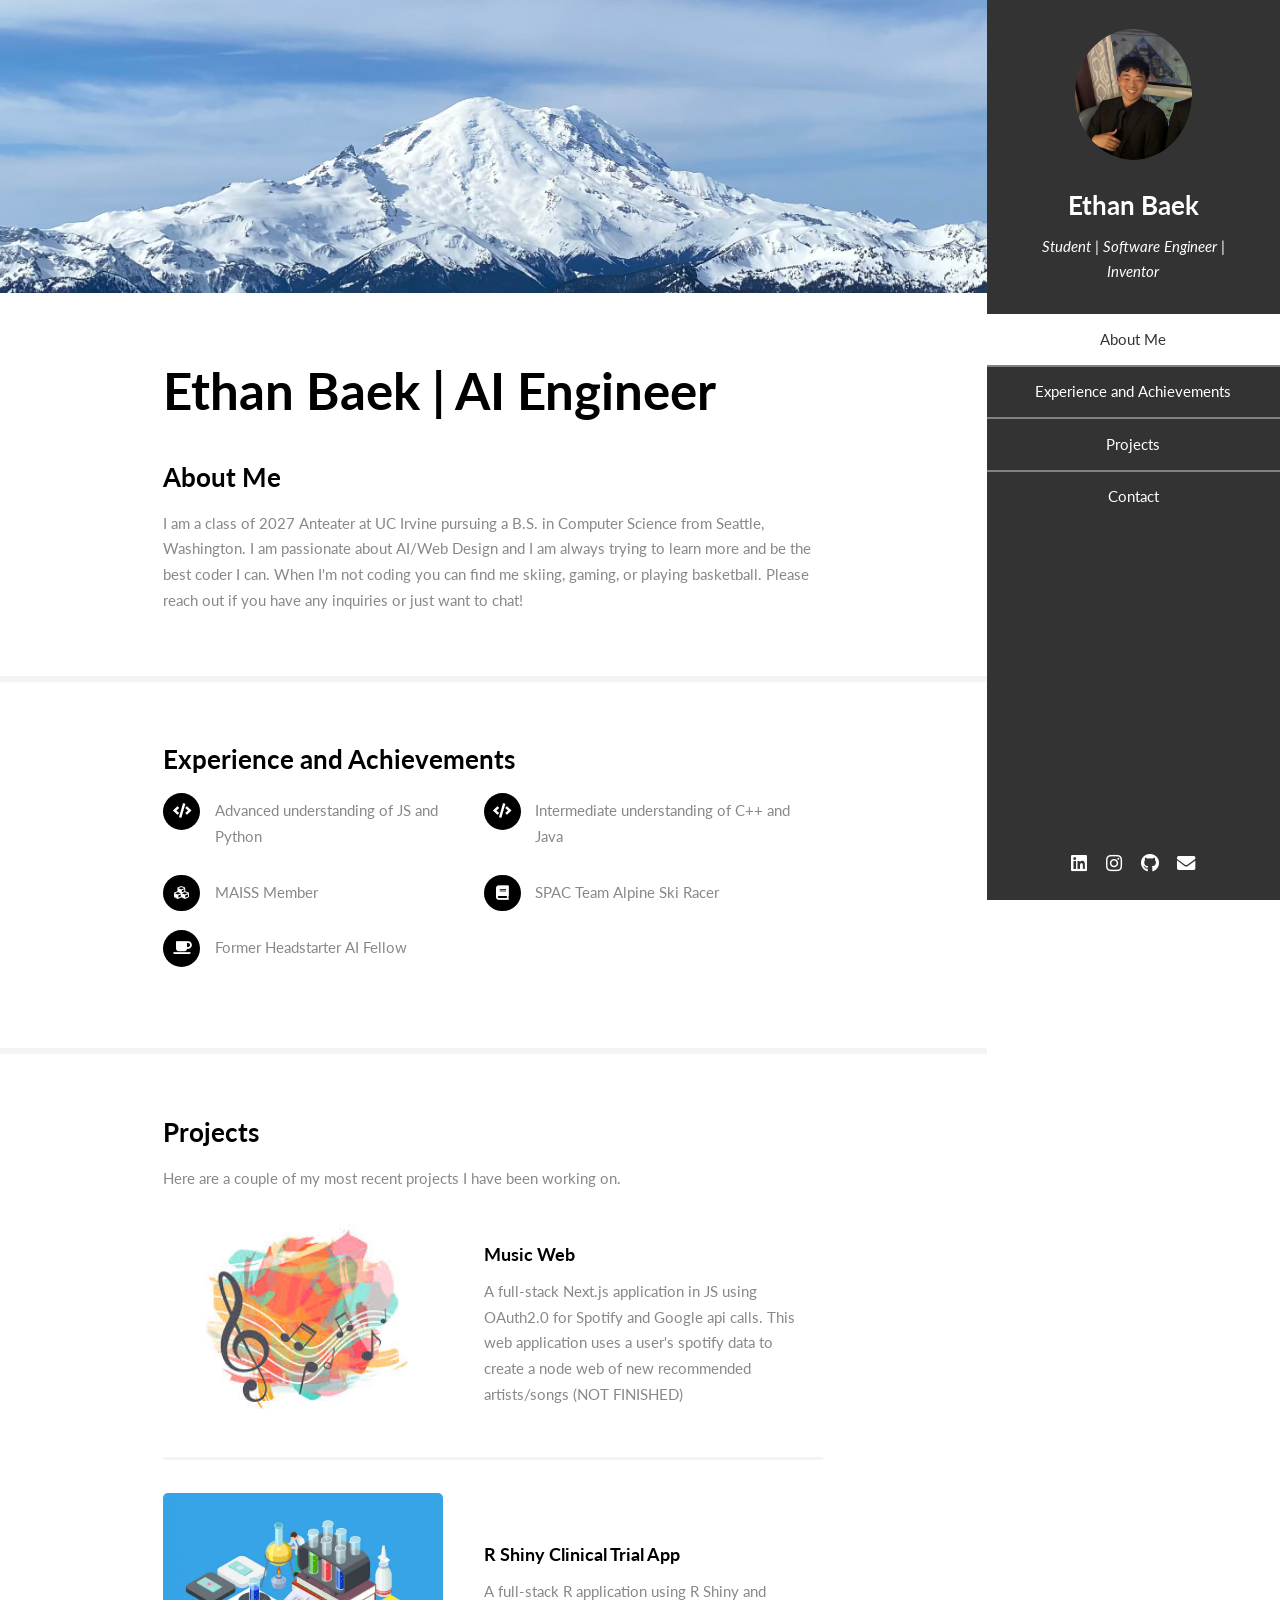
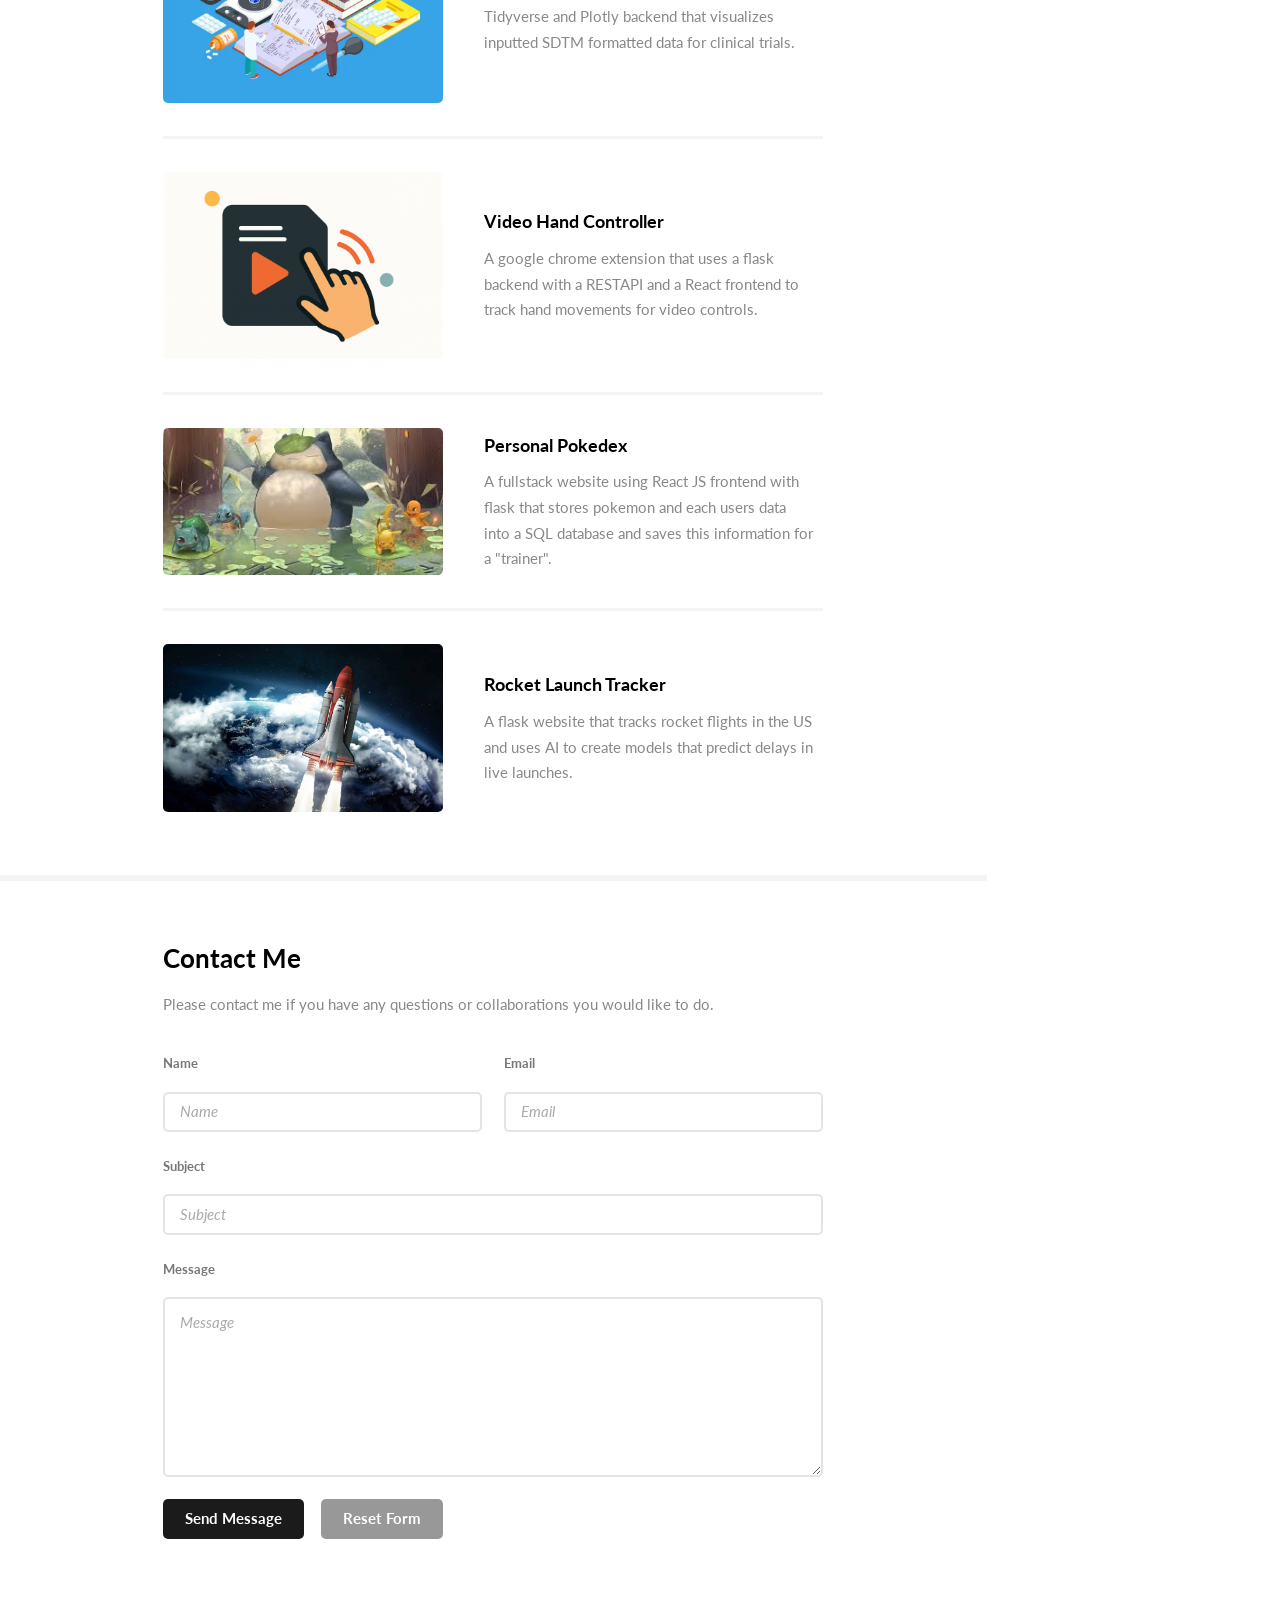
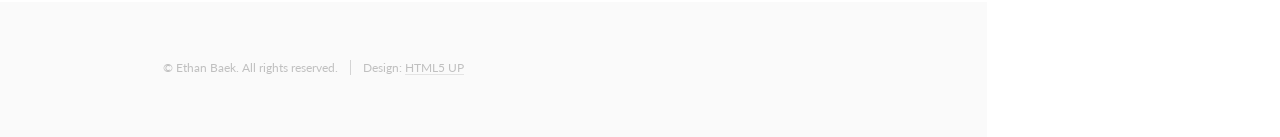
==== commit 4b9116c8: "Restore index.html content from previous version" ====
--- a/index.html
+++ b/index.html
@@ -36,9 +36,42 @@
 				</nav>
 				<footer>
 					<ul class="icons">
-						<li><a href="https://www.linkedin.com/in/ethan-baek-a11434319/" class="icon brands fa-linkedin"><span class="label">LinkedIn</span></a></li>
-						<li><a href="https://www.instagram.com/ebaek_44/" class="icon brands fa-instagram"><span class="label">Instagram</span></a></li>
-						<li><a href="https://github.com/ebaek44" class="icon brands fa-github"><span class="label">Github</span></a></li>
+						<li>
+							<a 
+							href="https://www.linkedin.com/in/ethan-baek-a11434319/" 
+							class="icon brands fa-linkedin" 
+							target="_blank"
+							rel="noopener noreferrer"
+							>
+							<span class="label">
+								LinkedIn
+							</span>
+							</a>
+						</li>
+						<li>
+							<a 
+							href="https://www.instagram.com/ebaek_44/" 
+							class="icon brands fa-instagram"
+							target="_blank"
+       						rel="noopener noreferrer"
+							>
+							<span class="label">
+								Instagram
+							</span>
+							</a>
+						</li>
+						<li>
+							<a 
+							href="https://github.com/ebaek44" 
+							class="icon brands fa-github"
+							target="_blank"
+       						rel="noopener noreferrer"
+							>
+							<span class="label">
+								Github
+							</span>
+							</a>
+						</li>
 						<li><a href="#four" class="icon solid fa-envelope"><span class="label">Email</span></a></li>
 					</ul>
 				</footer>
@@ -69,23 +102,6 @@
 										any inquiries or just want to chat!
 									</p>
 
-									<ul class="actions">
-										<li>
-										<a href="assets/docs/Ethan_Baek_resume.pdf"
-											class="button primary small"
-											download>
-											Download Resume
-										</a>
-										</li>
-										<li>
-										<a href="assets/docs/Ethan_Baek_resume.pdf"
-											class="button small"
-											target="_blank"
-											rel="noopener">
-											View Resume
-										</a>
-										</li>
-									</ul>
 									</div>
 							</section>
 
@@ -248,3 +264,4 @@
 
 
 
+
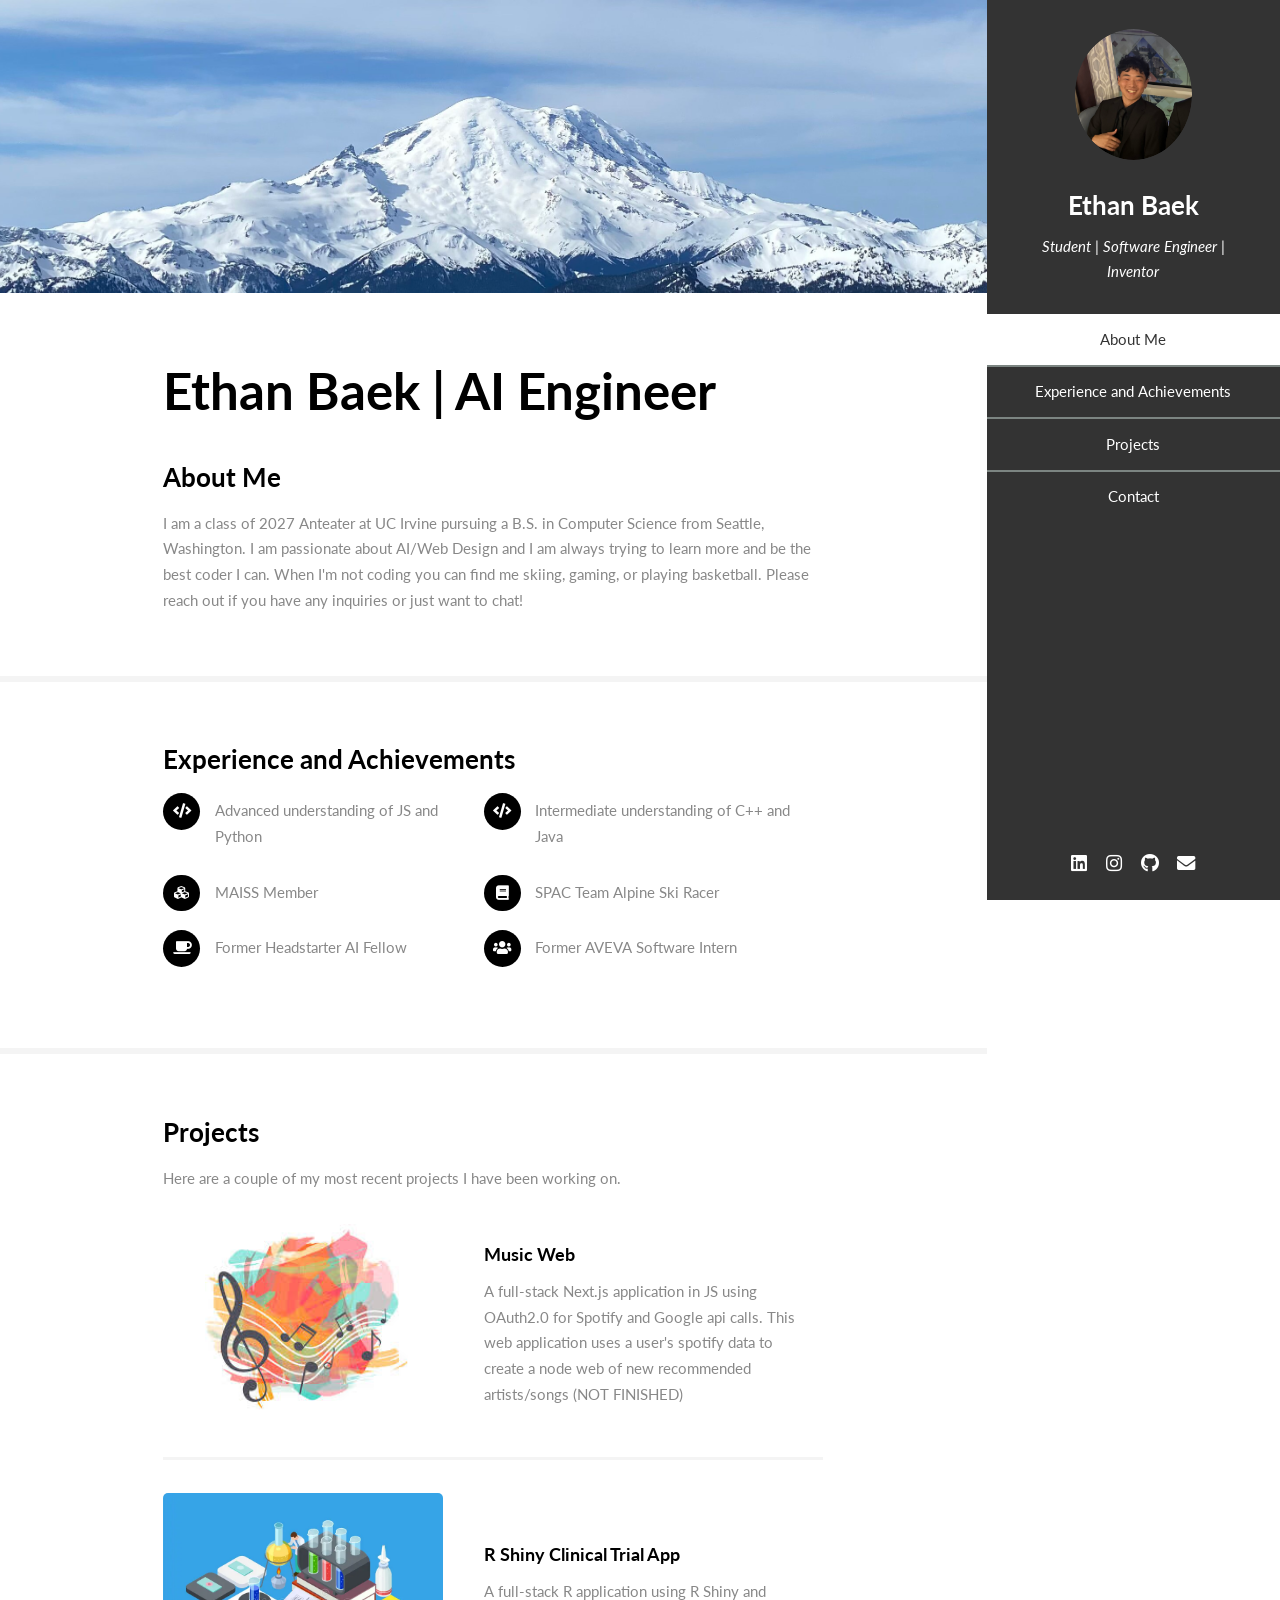
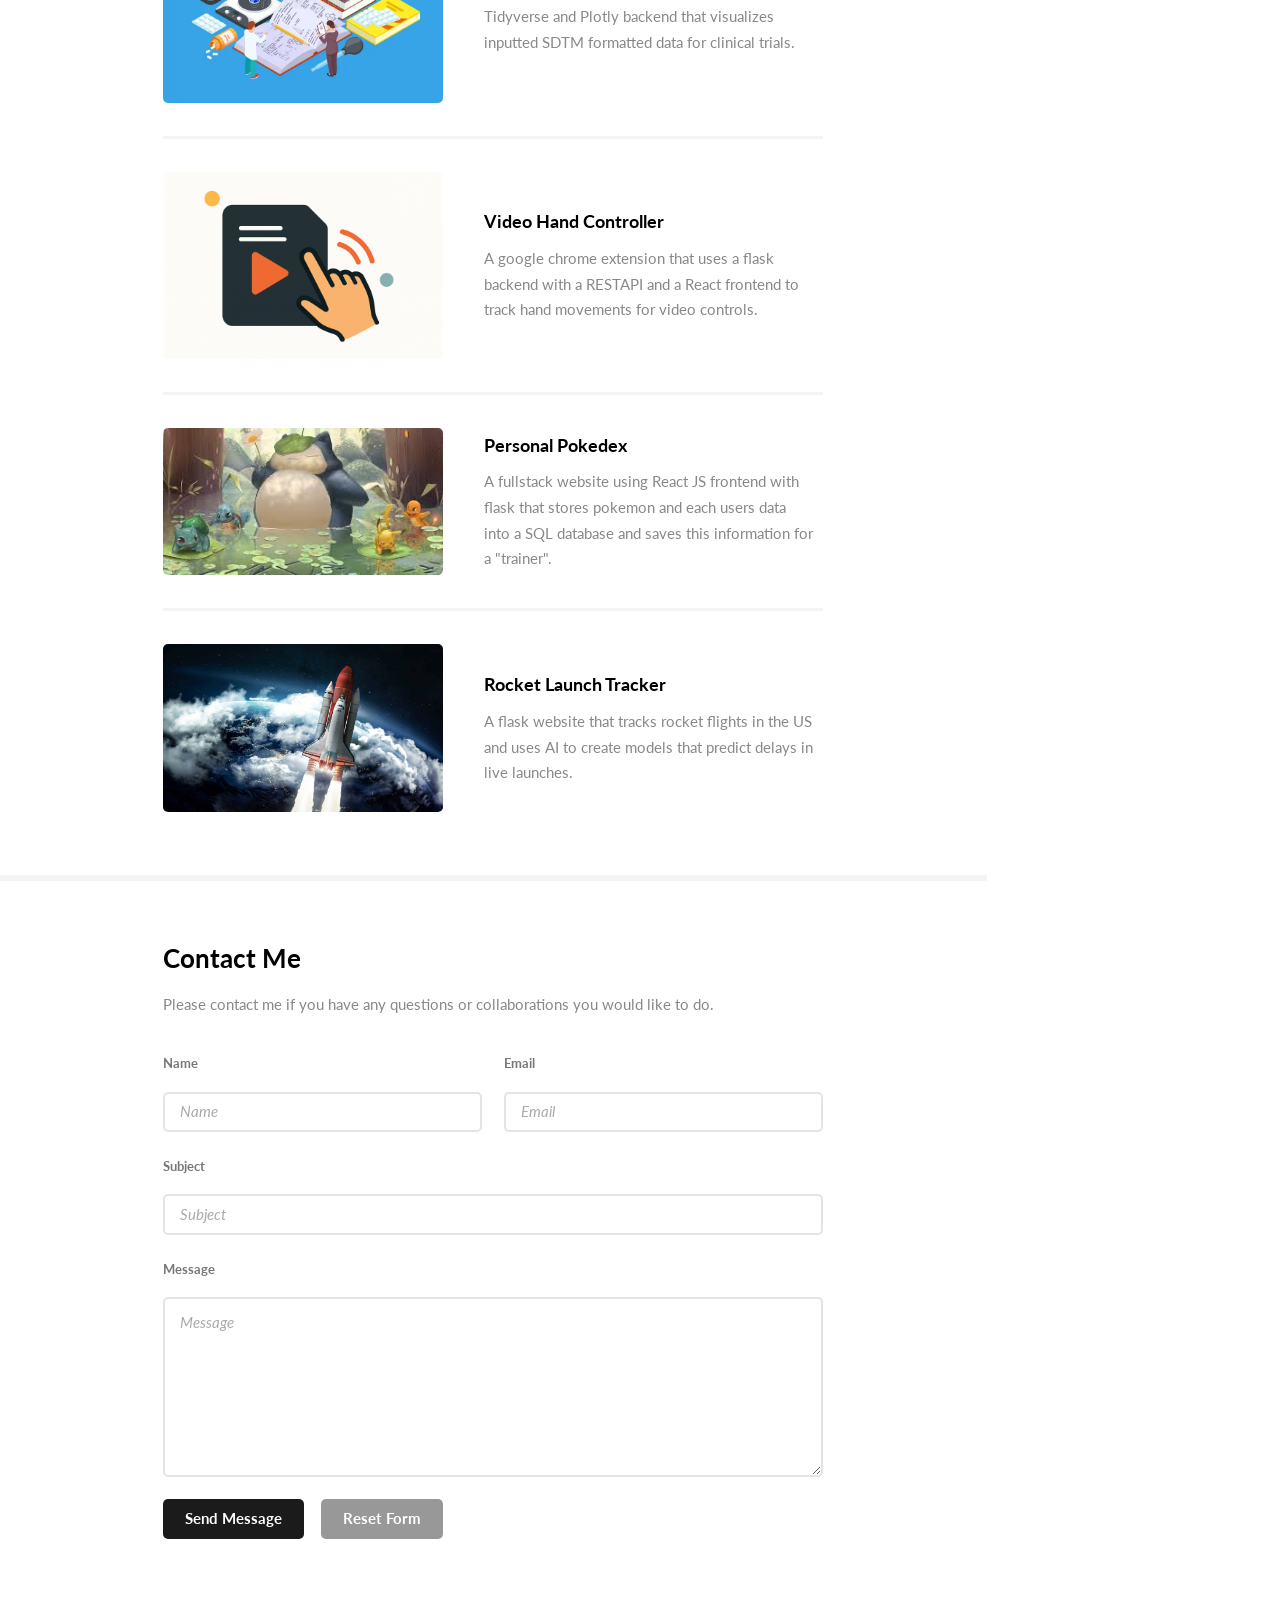
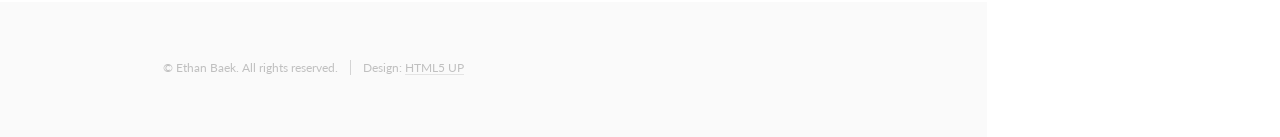
==== commit 66d0699e: "Adding AVEVA internship" ====
--- a/index.html
+++ b/index.html
@@ -115,8 +115,8 @@
 										<li class="icon solid fa-cubes">MAISS Member</li>
 										<li class="icon solid fa-book">SPAC Team Alpine Ski Racer</li>
 										<li class="icon solid fa-coffee">Former Headstarter AI Fellow</li>
-										<!--<li class="icon solid fa-bolt">Lightning bolt</li>
-										<li class="icon solid fa-users">Shadow clone technique</li>-->
+										<!--<li class="icon solid fa-bolt">Lightning bolt</li>-->
+										<li class="icon solid fa-users">Former AVEVA Software Intern</li>
 									</ul>
 								</div>
 							</section>
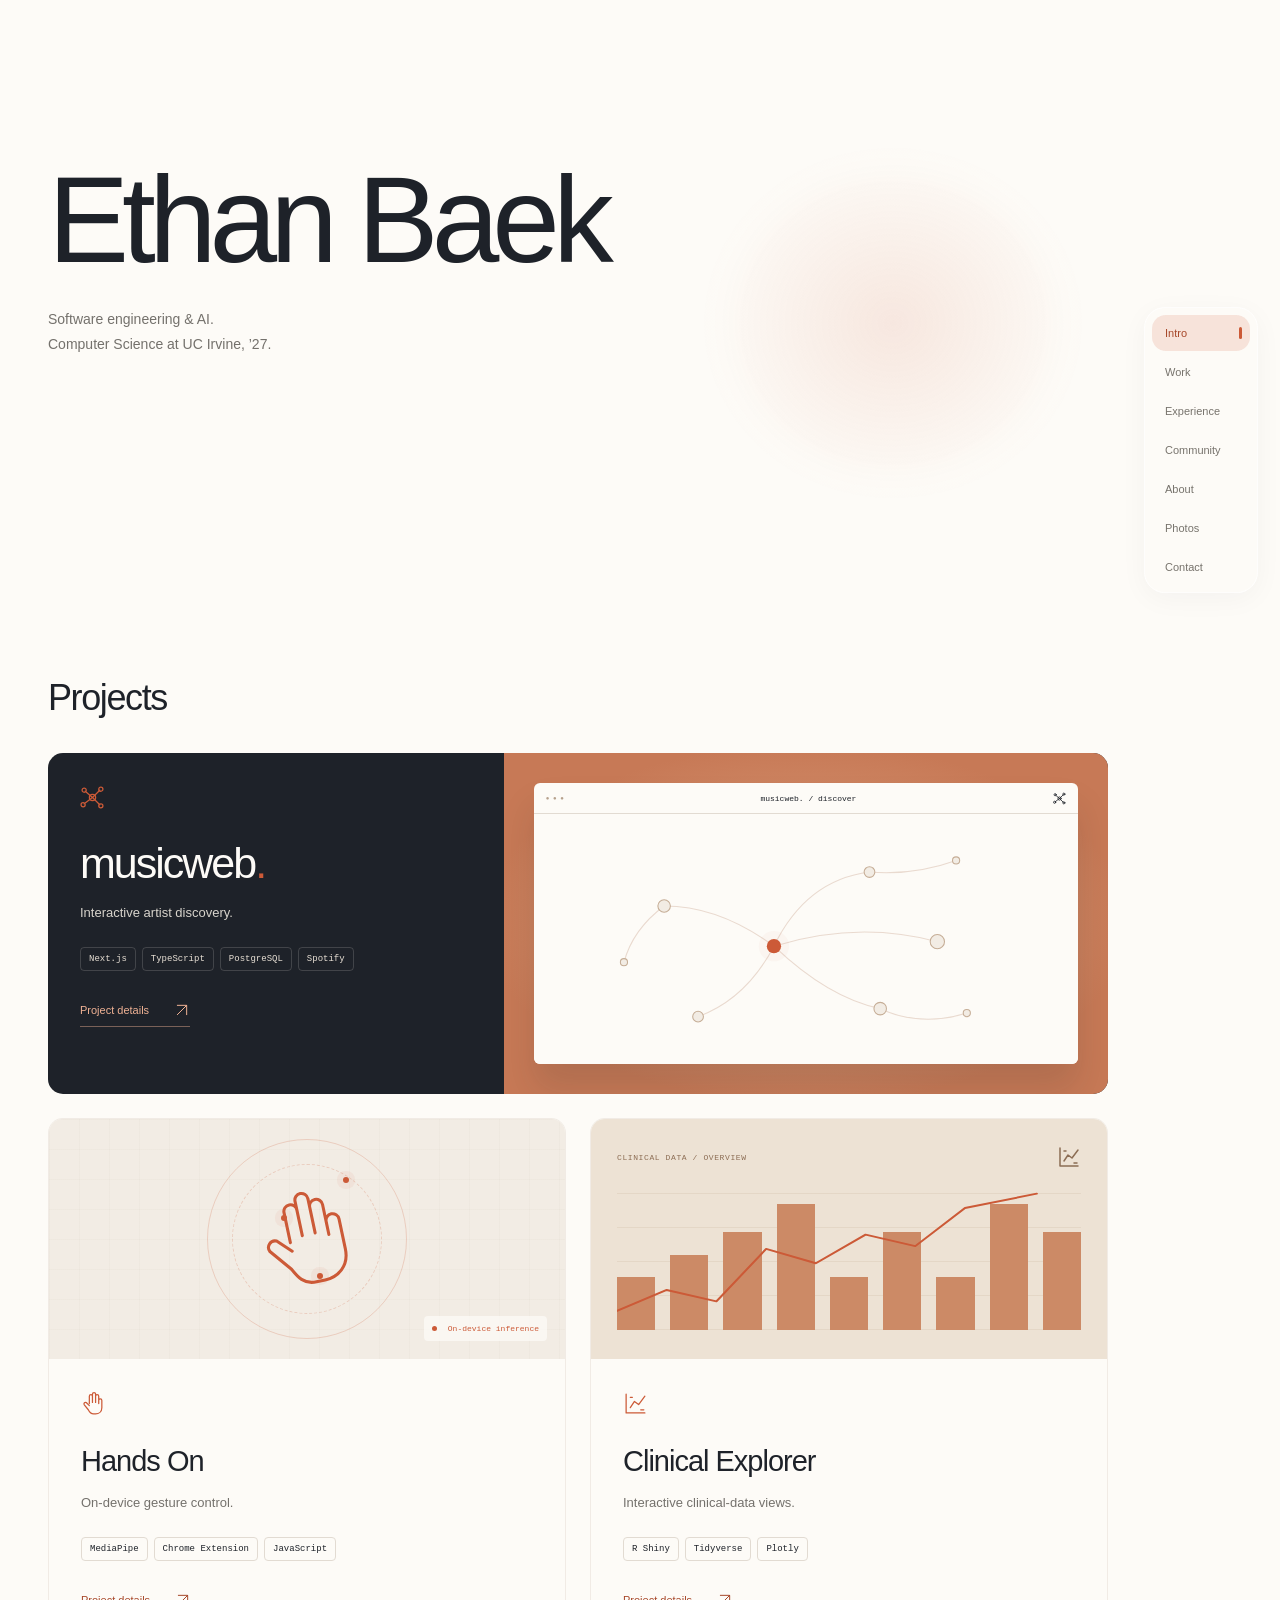
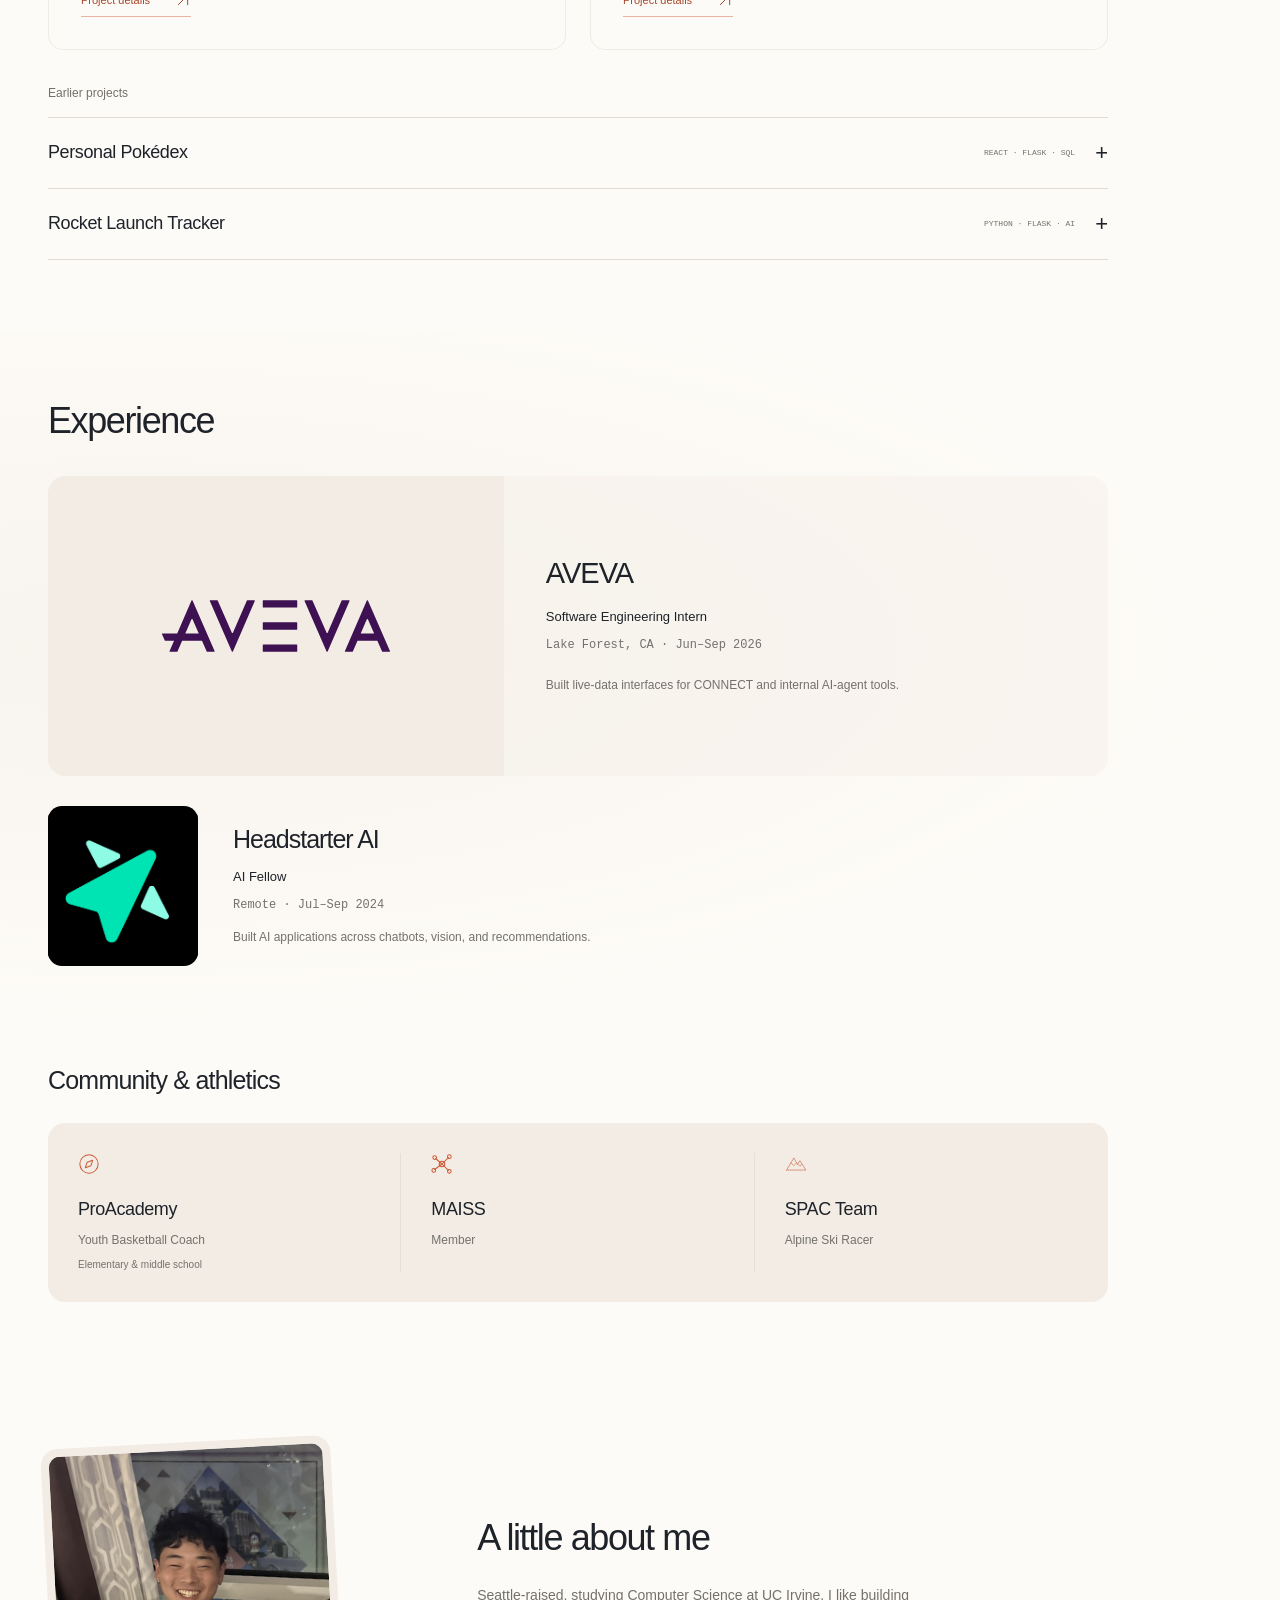
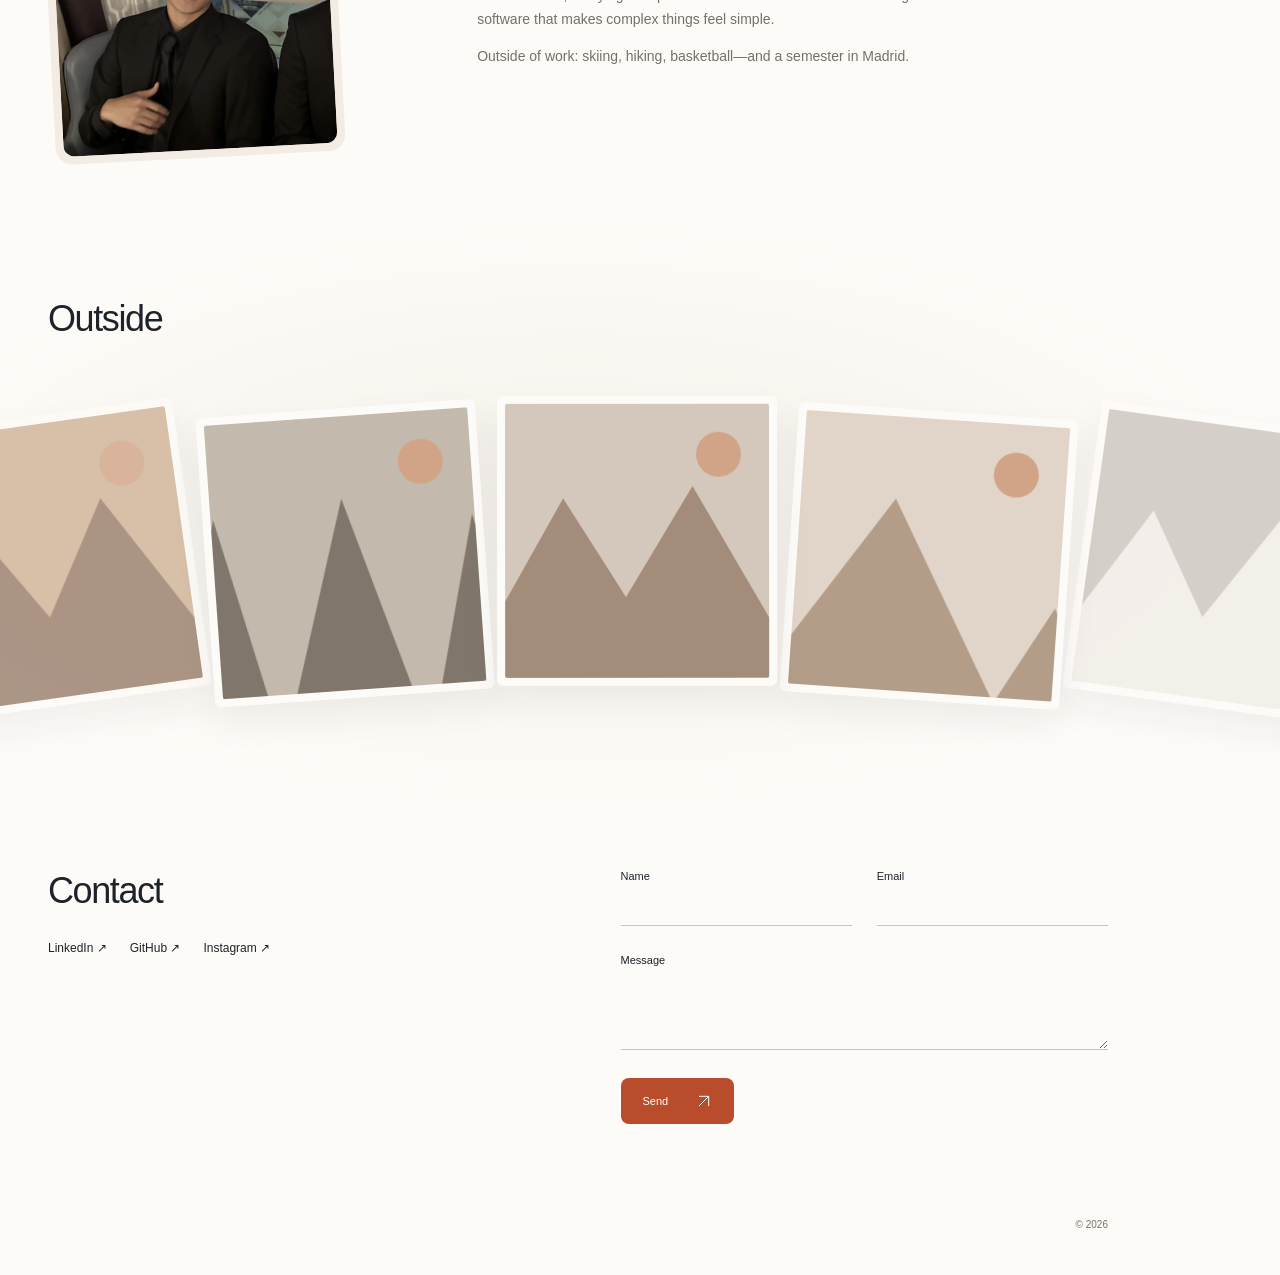
==== commit 08f28887: "Revamped personal portfolio" ====
--- a/index.html
+++ b/index.html
@@ -1,267 +1,41 @@
-<!DOCTYPE HTML>
-<!--
-	Read Only by HTML5 UP
-	html5up.net | @ajlkn
-	Free for personal and commercial use under the CCA 3.0 license (html5up.net/license)
--->
-<html lang="en">
-	<head>
-		<title>Ethan Baek</title>
-		<meta charset="utf-8" />
-		<meta name="viewport" content="width=device-width, initial-scale=1" />
-		<link rel="stylesheet" href="assets/css/main.css" />
-		<link rel="apple-touch-icon" sizes="180x180" href="favicon_io/apple-touch-icon.png">
-		<link rel="icon" type="image/png" sizes="32x32" href="favicon_io/favicon-32x32.png">
-		<link rel="icon" type="image/png" sizes="16x16" href="favicon_io/favicon-16x16.png">
-		<link rel="manifest" href="favicon_io/site.webmanifest">
-	</head>
-	<body class="is-preload">
-
-		<!-- Header -->
-			<section id="header">
-				<header>
-					<span class="image avatar"><img src="images/avatar.jpg" alt="Portrait of Ethan Baek" /></span>
-					<h1 id="logo"><a href="#">Ethan Baek</a></h1>
-					<p>Student | Software Engineer | Inventor
-						<br />
-					</p>
-				</header>
-				<nav id="nav">
-					<ul>
-						<li><a href="#one" class="active">About Me</a></li>
-						<li><a href="#two">Experience and Achievements</a></li>
-						<li><a href="#three">Projects</a></li>
-						<li><a href="#four">Contact</a></li>
-					</ul>
-				</nav>
-				<footer>
-					<ul class="icons">
-						<li>
-							<a 
-							href="https://www.linkedin.com/in/ethan-baek-a11434319/" 
-							class="icon brands fa-linkedin" 
-							target="_blank"
-							rel="noopener noreferrer"
-							>
-							<span class="label">
-								LinkedIn
-							</span>
-							</a>
-						</li>
-						<li>
-							<a 
-							href="https://www.instagram.com/ebaek_44/" 
-							class="icon brands fa-instagram"
-							target="_blank"
-       						rel="noopener noreferrer"
-							>
-							<span class="label">
-								Instagram
-							</span>
-							</a>
-						</li>
-						<li>
-							<a 
-							href="https://github.com/ebaek44" 
-							class="icon brands fa-github"
-							target="_blank"
-       						rel="noopener noreferrer"
-							>
-							<span class="label">
-								Github
-							</span>
-							</a>
-						</li>
-						<li><a href="#four" class="icon solid fa-envelope"><span class="label">Email</span></a></li>
-					</ul>
-				</footer>
-			</section>
-
-		<!-- Wrapper -->
-			<div id="wrapper">
-
-				<!-- Main -->
-					<div id="main">
-
-						<!-- One -->
-							<section id="one">
-								<div class="image main" data-position="center">
-									<img src="images/banner.jpg" alt="Background Photo" />
-								</div>
-								<div class="container">
-									<header class="major">
-										<h2>Ethan Baek | AI Engineer</h2>
-									</header>
-
-									<h3>About Me</h3>
-									<p>
-										I am a class of 2027 Anteater at UC Irvine pursuing a B.S. in Computer Science
-										from Seattle, Washington. I am passionate about AI/Web Design and I am always
-										trying to learn more and be the best coder I can. When I'm not coding you can
-										find me skiing, gaming, or playing basketball. Please reach out if you have
-										any inquiries or just want to chat!
-									</p>
-
-									</div>
-							</section>
-
-						<!-- Two -->
-							<section id="two">
-								<div class="container">
-									<h3>Experience and Achievements</h3>
-									<ul class="feature-icons">
-										<li class="icon solid fa-code">Advanced understanding of JS and Python</li>
-										<li class="icon solid fa-code">Intermediate understanding of C++ and Java</li>
-										<li class="icon solid fa-cubes">MAISS Member</li>
-										<li class="icon solid fa-book">SPAC Team Alpine Ski Racer</li>
-										<li class="icon solid fa-coffee">Former Headstarter AI Fellow</li>
-										<!--<li class="icon solid fa-bolt">Lightning bolt</li>-->
-										<li class="icon solid fa-users">Former AVEVA Software Intern</li>
-									</ul>
-								</div>
-							</section>
-
-						<!-- Three -->
-							<section id="three">
-								<div class="container">
-									<h3>Projects</h3>
-									<p>Here are a couple of my most recent projects I have been working on.</p>
-									<div class="features">
-										
-										<article>
-											 <a href="https://musicweb8.vercel.app/"
-											   class="image"
-											   target="_blank"
-											   rel="noopener">
-											  <img src="images/music-web1.jpg" alt="Music Web" style="width:100%; height:auto;" />
-											</a>
-
-											<div class="inner">
-												<h4>Music Web</h4>
-												<p>A full-stack Next.js application in JS using OAuth2.0 for Spotify and Google api calls. This web application uses a user's spotify data to create a node web of new recommended artists/songs (NOT FINISHED)</p>
-											</div>
-										</article>
-										<article>
-											 <a href="https://github.com/miaS057/clinical-trial-r-shiny"
-											   class="image"
-											   target="_blank"
-											   rel="noopener">
-											  <img src="images/r-shiny-icon.jpg" alt="R Shiny App" style="width:100%; height:auto;" />
-											</a>
-
-											<div class="inner">
-												<h4>R Shiny Clinical Trial App</h4>
-												<p>A full-stack R application using R Shiny and Tidyverse and Plotly backend that visualizes inputted SDTM formatted data for clinical trials. </p>
-											</div>
-										</article>
-										<article>
-											 <a href="https://github.com/ebaek44/hand-tracker-1"
-											   class="image"
-											   target="_blank"
-											   rel="noopener">
-											  <img src="images/hand-tracker-pic1.jpg" alt="Video Hand Controller" style="width:100%; height:auto;" />
-											</a>
-
-											<div class="inner">
-												<h4>Video Hand Controller</h4>
-												<p>A google chrome extension that uses a flask backend with a RESTAPI and a React frontend to track hand movements for video controls.</p>
-											</div>
-										</article>
-										
-										<article>
-											<div class="image">
-												<img src="images/pokemon.jpg" alt="Personal Pokedex project preview" />
-											</div>
-											<div class="inner">
-												<h4>Personal Pokedex</h4>
-												<p>A fullstack website using React JS frontend with flask that stores pokemon and each users data into a SQL database and saves this information for a "trainer".</p>
-											</div>
-										</article>
-										<article>
-											<div class="image">
-												<img src="images/rocket_launch.jpg" alt="Rocket Launch Tracker project preview" />
-											</div>
-											<div class="inner">
-												<h4>Rocket Launch Tracker</h4>
-												<p>A flask website that tracks rocket flights in the US and uses AI to create models that predict delays in live launches.</p>
-											</div>
-										</article>
-									</div>
-								</div>
-							</section>
-
-						<!-- Four -->
-							<section id="four">
-								<div class="container">
-									<h3>Contact Me</h3>
-									<p>Please contact me if you have any questions or collaborations you would like to do.</p>
-									<form method="post" action="https://formspree.io/f/xjkbgqwb">
-										<div class="row gtr-uniform">
-
-											<div class="col-6 col-12-xsmall">
-											<label for="name">Name</label>
-											<input type="text" name="name" id="name" placeholder="Name" required />
-											</div>
-
-											<div class="col-6 col-12-xsmall">
-											<label for="email">Email</label>
-											<input type="email" name="email" id="email" placeholder="Email" required />
-											</div>
-
-											<div class="col-12">
-											<label for="subject">Subject</label>
-											<input type="text" name="subject" id="subject" placeholder="Subject" />
-											</div>
-
-											<div class="col-12">
-											<label for="message">Message</label>
-											<textarea name="message" id="message" placeholder="Message" rows="6" required></textarea>
-											</div>
-
-											<div class="col-12">
-											<ul class="actions">
-												<li><input type="submit" class="primary" value="Send Message" /></li>
-												<li><input type="reset" value="Reset Form" aria-label="Reset contact form"/></li>
-											</ul>
-											</div>
-
-										</div>
-									</form>
-								</div>
-							</section>
-					</div>
-
-				<!-- Footer -->
-					<section id="footer">
-						<h2 class="visually-hidden">Footer</h2>
-						<div class="container">
-							<ul class="copyright">
-								<li>&copy; Ethan Baek. All rights reserved.</li><li>Design: <a href="http://html5up.net">HTML5 UP</a></li>
-							</ul>
-						</div>
-					</section>
-
-			</div>
-
-		<!-- Scripts -->
-			<script src="assets/js/jquery.min.js"></script>
-			<script src="assets/js/jquery.scrollex.min.js"></script>
-			<script src="assets/js/jquery.scrolly.min.js"></script>
-			<script src="assets/js/browser.min.js"></script>
-			<script src="assets/js/breakpoints.min.js"></script>
-			<script src="assets/js/util.js"></script>
-			<script src="assets/js/main.js"></script>
-
-	</body>
-
-</html>
-
-
-
-
-
-
-
-
-
-
+<!DOCTYPE html>
+<html lang="en">
+<head>
+<meta charset="utf-8"><meta name="viewport" content="width=device-width, initial-scale=1">
+<meta name="theme-color" content="#FDFBF7"><meta name="description" content="Ethan Baek. Software engineering, AI, and computer science at UC Irvine.">
+<title>Ethan Baek</title><link rel="icon" href="assets/icons/summit.svg" type="image/svg+xml"><link rel="stylesheet" href="assets/css/portfolio.css">
+<script src="assets/js/photos.js" defer></script><script src="assets/js/project-media.js" defer></script><script src="assets/js/portfolio.js" defer></script>
+</head><body>
+<a class="skip-link" href="#main">Skip to content</a>
+<svg class="svg-defs" xmlns="http://www.w3.org/2000/svg" aria-hidden="true"><defs>
+<symbol id="i-summit" viewBox="0 0 40 40"><path d="M3 31 16 9l7 12 4-7 11 17H3Z M11 18l5 5 5-5 M24 21l3 3 3-3"/></symbol>
+<symbol id="i-arrow" viewBox="0 0 24 24"><path d="M5 19 19 5M5 5h14v14"/></symbol>
+<symbol id="i-code" viewBox="0 0 24 24"><path d="m8 6-6 6 6 6m8-12 6 6-6 6M14 3l-4 18"/></symbol>
+<symbol id="i-node" viewBox="0 0 24 24"><path d="m5 6 7 6 7-7M12 12l7 7M12 12l-8 6"/><circle cx="4" cy="5" r="2"/><circle cx="20" cy="4" r="2"/><circle cx="12" cy="12" r="3"/><circle cx="20" cy="20" r="2"/><circle cx="3" cy="19" r="2"/></symbol>
+<symbol id="i-hand" viewBox="0 0 24 24"><path d="M8 12V5a1.5 1.5 0 0 1 3 0v6-8a1.5 1.5 0 0 1 3 0v8-6a1.5 1.5 0 0 1 3 0v7-3a1.5 1.5 0 0 1 3 0v7c0 4-3 6-6 6h-2c-3 0-4-2-5-4l-4-5a1.5 1.5 0 0 1 2-2l3 3"/></symbol>
+<symbol id="i-chart" viewBox="0 0 24 24"><path d="M3 3v18h18M7 16l4-6 4 3 6-8M7 6h2m8 12h3"/></symbol>
+<symbol id="i-compass" viewBox="0 0 24 24"><circle cx="12" cy="12" r="10"/><path d="m16 8-2 6-6 2 2-6 6-2Z"/></symbol>
+</defs></svg>
+<nav class="section-rail" aria-label="Main navigation"><span class="rail-indicator" aria-hidden="true"></span><a href="#home"><span>Intro</span></a><a href="#work"><span>Work</span></a><a href="#experience"><span>Experience</span></a><a href="#community"><span>Community</span></a><a href="#about"><span>About</span></a><a href="#outside"><span>Photos</span></a><a href="#contact"><span>Contact</span></a></nav>
+<main id="main">
+<section class="hero" id="home" aria-labelledby="hero-title"><div class="hero-copy wrap"><h1 id="hero-title">Ethan Baek</h1><p>Software engineering & AI.<br>Computer Science at UC Irvine, ’27.</p></div><div class="hero-ripple" aria-hidden="true"><span></span><span></span><span></span><span></span><i></i></div></section>
+<section class="work section-pad" id="work" aria-labelledby="work-title"><div class="wrap"><div class="section-heading reveal"><h2 id="work-title">Projects</h2></div>
+<article class="project project-music reveal" data-tilt><div class="project-copy"><div class="project-topline"><span class="project-icon"><svg><use href="#i-node"/></svg></span></div><h3>musicweb<span class="accent-text">.</span></h3><p>Interactive artist discovery.</p><ul class="tags" aria-label="Technologies"><li>Next.js</li><li>TypeScript</li><li>PostgreSQL</li><li>Spotify</li></ul><a class="text-link" href="projects/musicweb.html">Project details <svg><use href="#i-arrow"/></svg></a></div>
+<a class="music-art project-art" data-project-image="musicweb" href="projects/musicweb.html" aria-label="Explore musicweb project details"><div class="art-window"><div class="window-bar"><span>● ● ●</span><span>musicweb. / discover</span><svg><use href="#i-node"/></svg></div><div class="graph"><svg class="music-network" viewBox="0 0 540 280" aria-hidden="true"><g class="network-connections"><path d="M234 148Q173 103 111 103M234 148Q270 74 341 65M234 148Q328 119 417 143M234 148Q203 207 149 227M234 148Q295 206 353 218M111 103Q76 129 66 166M341 65Q391 69 438 52M353 218Q399 239 450 223"/></g><g class="network-nodes"><circle cx="111" cy="103" r="7"/><circle cx="341" cy="65" r="6"/><circle cx="417" cy="143" r="8"/><circle cx="149" cy="227" r="6"/><circle cx="353" cy="218" r="7"/><circle cx="66" cy="166" r="4"/><circle cx="438" cy="52" r="4"/><circle cx="450" cy="223" r="4"/></g><circle class="network-focus-halo" cx="234" cy="148" r="17"/><circle class="network-focus" cx="234" cy="148" r="8"/></svg></div></div></a></article>
+<div class="project-grid">
+<article class="project project-hand reveal" data-tilt><a class="hand-art project-art" data-project-image="hands-on" href="projects/hands-on.html" aria-label="Explore Hands On project details"><div class="hand-orbit orbit-one"></div><div class="hand-orbit orbit-two"></div><svg class="big-hand"><use href="#i-hand"/></svg><span class="tracking-point point-one"></span><span class="tracking-point point-two"></span><span class="tracking-point point-three"></span><span class="hand-chip"><span class="status-dot"></span> On-device inference</span></a><div class="project-copy"><div class="project-topline"><span class="project-icon"><svg><use href="#i-hand"/></svg></span></div><h3>Hands On</h3><p>On-device gesture control.</p><ul class="tags" aria-label="Technologies"><li>MediaPipe</li><li>Chrome Extension</li><li>JavaScript</li></ul><a class="text-link" href="projects/hands-on.html">Project details <svg><use href="#i-arrow"/></svg></a></div></article>
+<article class="project project-clinical reveal" data-tilt><a class="clinical-art project-art" data-project-image="clinical-trials" href="projects/clinical-trials.html" aria-label="Explore Clinical Explorer project details"><div class="chart-title"><span>CLINICAL DATA / OVERVIEW</span><svg><use href="#i-chart"/></svg></div><div class="chart-grid"><div class="chart-bars"><i></i><i></i><i></i><i></i><i></i><i></i><i></i><i></i><i></i></div><svg viewBox="0 0 420 150" preserveAspectRatio="none"><path d="m0 130 45-22 45 12 45-55 45 15 45-30 45 12 45-40 65-15"/></svg></div></a><div class="project-copy"><div class="project-topline"><span class="project-icon"><svg><use href="#i-chart"/></svg></span></div><h3>Clinical Explorer</h3><p>Interactive clinical-data views.</p><ul class="tags" aria-label="Technologies"><li>R Shiny</li><li>Tidyverse</li><li>Plotly</li></ul><a class="text-link" href="projects/clinical-trials.html">Project details <svg><use href="#i-arrow"/></svg></a></div></article>
+</div>
+<div class="other-work reveal"><p class="eyebrow">Earlier projects</p><details><summary><span>Personal Pokédex</span><span class="small-meta">REACT · FLASK · SQL</span><span class="details-plus" aria-hidden="true">+</span></summary><div class="archive-detail"><img src="images/pokemon.jpg" alt="Original Personal Pokédex project artwork" loading="lazy"><p>A personal Pokémon collection with persistent trainer data. React / Flask / SQL.</p></div></details><details><summary><span>Rocket Launch Tracker</span><span class="small-meta">PYTHON · FLASK · AI</span><span class="details-plus" aria-hidden="true">+</span></summary><div class="archive-detail"><img src="images/rocket_launch.jpg" alt="Original Rocket Launch Tracker project artwork" loading="lazy"><p>US launch tracking and experimental delay modeling. Python / Flask.</p></div></details></div>
+
+</div></section>
+<section class="experience section-pad" id="experience" aria-labelledby="experience-title"><div class="wrap"><div class="section-heading reveal"><h2 id="experience-title">Experience</h2></div>
+<article class="aveva-feature reveal"><div class="experience-photo aveva-photo" id="aveva-photo"><div class="photo-art company-logo company-logo-aveva"><img src="images/companies/aveva.svg" alt="AVEVA logo" width="109" height="25" decoding="async"></div></div><div class="aveva-copy"><h3 class="aveva-wordmark" id="aveva-logo">AVEVA</h3><p class="experience-role">Software Engineering Intern</p><p class="role-date">Lake Forest, CA · Jun–Sep 2026</p><p>Built live-data interfaces for CONNECT and internal AI-agent tools.</p></div></article>
+<article class="headstarter-feature reveal"><div class="experience-photo headstarter-photo" id="headstarter-photo"><div class="photo-art company-logo company-logo-headstarter"><img src="images/companies/headstarter.png" alt="Headstarter logo" width="640" height="640" decoding="async"></div></div><div><h3>Headstarter AI</h3><p class="experience-role">AI Fellow</p><p class="role-date">Remote · Jul–Sep 2024</p><p>Built AI applications across chatbots, vision, and recommendations.</p></div></article>
+</div></section>
+<section class="community section-pad" id="community" aria-labelledby="community-title"><div class="wrap reveal"><h2 id="community-title">Community & athletics</h2><div class="community-grid"><article><svg aria-hidden="true"><use href="#i-compass"/></svg><h3>ProAcademy</h3><p>Youth Basketball Coach</p><small>Elementary & middle school</small></article><article><svg aria-hidden="true"><use href="#i-node"/></svg><h3>MAISS</h3><p>Member</p></article><article><svg aria-hidden="true"><use href="#i-summit"/></svg><h3>SPAC Team</h3><p>Alpine Ski Racer</p></article></div></div></section>
+<section class="about section-pad" id="about" aria-labelledby="about-title"><div class="wrap about-layout reveal"><div class="portrait-frame"><img src="images/avatar.jpg" width="1443" height="1610" alt="Portrait" loading="lazy"></div><div><h2 id="about-title">A little about me</h2><p>Seattle-raised, studying Computer Science at UC Irvine. I like building software that makes complex things feel simple.</p><p>Outside of work: skiing, hiking, basketball—and a semester in Madrid.</p></div></div></section>
+<section class="outside section-pad" id="outside" aria-labelledby="outside-title"><div class="wrap outside-heading reveal"><h2 id="outside-title">Outside</h2></div><div class="photo-wheel" tabindex="0" role="region" aria-label="Personal photos. Scroll or use arrow keys to browse."><div class="photo-track" id="photo-track"></div></div></section>
+<section class="contact section-pad" id="contact" aria-labelledby="contact-title"><div class="wrap contact-layout"><div class="reveal"><h2 id="contact-title">Contact</h2><div class="social-links"><a href="https://www.linkedin.com/in/ethan-baek-a11434319/" target="_blank" rel="noopener noreferrer">LinkedIn ↗</a><a href="https://github.com/ebaek44" target="_blank" rel="noopener noreferrer">GitHub ↗</a><a href="https://www.instagram.com/ebaek_44/" target="_blank" rel="noopener noreferrer">Instagram ↗</a></div></div><form action="https://formspree.io/f/xjkbgqwb" method="post" class="contact-form reveal"><div class="form-row"><div><label for="name">Name</label><input id="name" name="name" autocomplete="name" required maxlength="120"></div><div><label for="email">Email</label><input id="email" name="email" type="email" autocomplete="email" required maxlength="200"></div></div><label for="message">Message</label><textarea id="message" name="message" rows="3" required maxlength="5000"></textarea><button class="button button-dark" type="submit">Send <svg><use href="#i-arrow"/></svg></button></form></div></section>
+</main><footer class="site-footer wrap"><span>© <span id="year">2026</span></span></footer>
+</body></html>
--- a/assets/css/portfolio.css
+++ b/assets/css/portfolio.css
@@ -0,0 +1,245 @@
+/* Cream, ink, and burnt orange. Motion stays quiet and respects system preferences. */
+:root {
+  --paper: #FDFBF7;
+  --white: #FDFBF7;
+  --ink: #1E2229;
+  --dark: #1E2229;
+  --muted: #74716C;
+  --line: #E2DBD2;
+  --accent: #CC5A37;
+  --accent-ink: #A74729;
+  --accent-solid: #B84C2B;
+  --sand: #F2ECE4;
+  --ease: cubic-bezier(.22, 1, .36, 1);
+  font-family: Arial, Helvetica, sans-serif;
+  color: var(--ink);
+  background: var(--paper);
+  font-synthesis: none;
+  scroll-behavior: smooth;
+  scroll-padding-top: 55px;
+}
+* { box-sizing: border-box; }
+body { margin: 0; }
+a { color: inherit; text-decoration: none; }
+button, input, textarea { font: inherit; }
+button { cursor: pointer; }
+button, a, summary { -webkit-tap-highlight-color: transparent; }
+svg { width: 24px; height: 24px; fill: none; stroke: currentColor; stroke-width: 1.5; stroke-linecap: round; stroke-linejoin: round; }
+img { display: block; max-width: 100%; object-fit: cover; }
+p { line-height: 1.7; }
+h1, h2, h3, p { margin-top: 0; }
+h1, h2, h3 { font-weight: 400; }
+h2 { font-size: 36px; letter-spacing: -1.4px; line-height: 1.15; margin-bottom: 0; }
+h3 { letter-spacing: -1px; }
+.wrap { width: min(1080px, calc(100% - 220px)); margin-left: max(48px, calc((100% - 1280px) / 2)); margin-right: 160px; }
+.section-pad { padding-block: 70px; }
+.section-heading { margin-bottom: 35px; }
+.eyebrow { font: 10px/1.5 'Courier New', monospace; letter-spacing: 1px; color: var(--muted); }
+.svg-defs { position: absolute; width: 0; height: 0; overflow: hidden; }
+.skip-link { position: fixed; top: -100px; left: 15px; background: var(--paper); padding: 15px; z-index: 99; }
+.skip-link:focus { top: 10px; }
+:focus-visible { outline: 2px solid var(--accent); outline-offset: 5px; }
+/* A fixed side rail; the inset highlight tracks the section in view. */
+.section-rail {
+  position: fixed; z-index: 20; top: 50%; right: 22px; transform: translateY(-50%);
+  width: 114px; padding: 7px; display: flex; flex-direction: column; gap: 3px;
+  border: 1px solid #FFFFFFB3; border-radius: 21px; background: #FDFBF7D6;
+  box-shadow: 0 6px 28px #1E22290A; backdrop-filter: blur(20px); -webkit-backdrop-filter: blur(20px);
+}
+.section-rail a { position: relative; z-index: 1; font-size: 11px; padding: 12px 13px; border-radius: 14px; color: #77736C; transition: color .3s; }
+.section-rail a:hover, .section-rail a[aria-current] { color: var(--accent-ink); }
+.rail-indicator { position: absolute; left: 7px; right: 7px; top: 0; height: var(--active-height, 37px); border-radius: 14px; background: #CC5A3726; transform: translateY(var(--active-y, 7px)); transition: transform .55s var(--ease), height .35s; pointer-events: none; }
+.rail-indicator:after { content: ''; position: absolute; right: 8px; top: 50%; translate: 0 -50%; width: 3px; height: 12px; border-radius: 3px; background: var(--accent); }
+/* Fine expanding contours replace the mountain photograph. */
+.hero { height: 665px; position: relative; isolation: isolate; overflow: hidden; background: var(--paper); }
+.hero-copy { position: relative; z-index: 2; padding-top: 160px; }
+.hero h1 { font-size: clamp(75px, 9.5vw, 125px); letter-spacing: -7px; line-height: 1; margin: 0 0 25px; }
+.hero-copy p { font-size: 14px; line-height: 1.8; color: var(--muted); }
+.hero-ripple { position: absolute; width: 570px; height: 570px; right: 8%; top: 38px; pointer-events: none; mask-image: radial-gradient(ellipse, #000 35%, transparent 72%); transform: rotateX(22deg) rotate(-18deg); }
+.hero-ripple span { position: absolute; inset: 0; border: 1px solid #CC5A37; border-radius: 48% 52% 50% 50%; animation: ripple 16s linear infinite; opacity: 0; animation-play-state: paused; }
+.hero-ripple span:nth-child(2) { animation-delay: -4s; }.hero-ripple span:nth-child(3) { animation-delay: -8s; }.hero-ripple span:nth-child(4) { animation-delay: -12s; }
+.hero-ripple i { position: absolute; inset: 16%; background: radial-gradient(ellipse, #CC5A371F, transparent 70%); border-radius: 50%; }
+.hero.is-active .hero-ripple span { animation-play-state: running; }
+@keyframes ripple { 0% { transform: scale(.2); opacity: 0; } 20% { opacity: .32; } 65% { opacity: .22; } 100% { transform: scale(1.1); opacity: 0; } }
+/* Project illustrations are native SVG and CSS, not screenshots of live apps. */
+.work { padding-top: 12px; }
+.project { background: #FDFBF780; border: 1px solid #E2DBD275; border-radius: 15px; overflow: hidden; position: relative; transform: perspective(1400px) rotateX(var(--tilt-x, 0deg)) rotateY(var(--tilt-y, 0deg)); transition: transform .55s var(--ease), box-shadow .4s; }
+.project:hover { box-shadow: 0 18px 45px #1E22290A; }
+.project-music { display: grid; grid-template-columns: 43% 57%; background: var(--dark); color: var(--paper); border: 0; }
+.project-copy { padding: 32px; }
+.project-topline { margin-bottom: 25px; }
+.project-icon { display: inline-flex; color: var(--accent); }
+.project-icon svg { width: 25px; height: 25px; stroke-width: 1.2; }
+.project-music .project-icon { color: var(--accent); }
+.project h3 { font-size: 29px; margin: 0 0 13px; line-height: 1.15; }
+.project-music h3 { font-size: 43px; letter-spacing: -2px; }
+.accent-text { color: var(--accent); }
+.project-copy > p { font-size: 13px; color: var(--muted); margin-bottom: 18px; }
+.project-music .project-copy > p { color: #D8D4CC; }
+.tags { display: flex; flex-wrap: wrap; gap: 6px; list-style: none; padding: 0; margin: 23px 0; }
+.tags li { font: 9px 'Courier New', monospace; border: 1px solid var(--line); padding: 6px 8px; border-radius: 4px; }
+.project-music .tags li { border-color: #F2ECE42B; color: #E7DFD4; }
+.text-link { display: inline-flex; align-items: center; gap: 25px; font-size: 11px; padding-block: 8px; border-bottom: 1px solid #CC5A3770; color: var(--accent-ink); }
+.text-link svg { width: 16px; height: 16px; transition: transform .3s; }
+.text-link:hover svg { transform: translate(3px, -3px); }
+.project-art { display: block; overflow: hidden; position: relative; }
+.project-music .text-link { color: #F0B294; border-color: #F0B29470; }
+.music-art { background: radial-gradient(ellipse at center, #DCA17E, #C77956 75%); padding: 30px; display: flex; justify-content: center; align-items: center; flex-direction: column; }
+.art-window { width: 100%; background: #FDFBF7; color: var(--ink); box-shadow: 0 25px 35px #1E222922; transform: rotate(-3deg) scale(.96); border-radius: 6px; overflow: hidden; transition: transform .6s var(--ease); }
+.project:hover .art-window { transform: rotate(0) scale(.98); }
+.window-bar { height: 31px; border-bottom: 1px solid var(--line); display: flex; align-items: center; justify-content: space-between; padding-inline: 12px; font: 8px 'Courier New', monospace; }
+.window-bar > span:first-child { color: #B6A18D; font-size: 6px; }
+.window-bar svg { width: 13px; height: 13px; }
+.graph { position: relative; height: 250px; background: var(--paper); }
+.music-art .art-window { transform: none; }
+.project-music:hover .art-window { transform: translateY(-2px); }
+.music-network { width: 100%; height: 100%; }
+.network-connections { fill: none; stroke: #BA8B724D; stroke-width: 1.2; }
+.network-nodes { fill: #F2ECE4; stroke: #C6AE97; stroke-width: 1.2; }
+.network-focus-halo { fill: #CC5A3709; stroke: none; }
+.network-focus { fill: var(--accent); stroke: none; }
+.project-grid { display: grid; grid-template-columns: 1fr 1fr; gap: 24px; margin-top: 24px; }
+.hand-art, .clinical-art { height: 240px; }
+.hand-art { display: grid; place-items: center; color: var(--accent); background: #F2ECE4; }
+.hand-art:before { content: ''; position: absolute; inset: 0; background-image: linear-gradient(#8C6D5408 1px,transparent 1px),linear-gradient(90deg,#8C6D5408 1px,transparent 1px); background-size: 30px 30px; }
+.big-hand { width: 105px; height: 140px; stroke-width: .7; transform: rotate(-12deg); transition: transform .7s var(--ease); }
+.project:hover .big-hand { transform: rotate(0) scale(1.05); }
+.hand-orbit { position: absolute; width: 200px; height: 200px; border: 1px solid #CC5A3738; border-radius: 50%; left: 50%; top: 50%; translate: -50% -50%; }
+.orbit-two { width: 150px; height: 150px; border-style: dashed; animation: orbit 50s linear infinite; }
+@keyframes orbit { to { rotate: 360deg; } }
+.tracking-point { position: absolute; width: 6px; height: 6px; border-radius: 50%; background: #CC5A37; box-shadow: 0 0 0 6px #CC5A3710; }
+.point-one { left: 45%; top: 40%; }.point-two { left: 52%; top: 64%; }.point-three { left: 57%; top: 24%; }
+.hand-chip { position: absolute; bottom: 18px; right: 18px; font: 8px 'Courier New', monospace; background: #FDFBF7BF; padding: 8px; border-radius: 4px; }
+.status-dot { display: inline-block; width: 5px; height: 5px; background: var(--accent); border-radius: 50%; margin-right: 6px; }
+.clinical-art { background: #EDE2D4; padding: 26px; color: #8C6D54; }
+.chart-title { display: flex; align-items: center; justify-content: space-between; font: 8px 'Courier New', monospace; letter-spacing: .6px; }
+.chart-grid { position: relative; height: 143px; margin-top: 18px; background: repeating-linear-gradient(0deg,#9C7A541C 0 1px,transparent 1px 34px); }
+.chart-bars { position: absolute; inset: 10px 0 0; display: flex; align-items: flex-end; gap: 15px; }
+.chart-bars i { flex: 1; height: 40%; background: #CC8A66; transform-origin: bottom; transition: transform 1s var(--ease); }
+.chart-bars i:nth-child(2n) { height: 57%; }.chart-bars i:nth-child(3n) { height: 74%; }.chart-bars i:nth-child(4n) { height: 95%; }
+.project:hover .chart-bars i { transform: scaleY(.88); }
+.chart-grid svg { position: absolute; inset: 0; width: 100%; height: 100%; stroke: #CC5A37; stroke-width: 2; }
+.other-work { margin-top: 36px; }.other-work > p { text-transform: none; letter-spacing: 0; font: 12px Arial, sans-serif; margin-bottom: 17px; }
+details { border-top: 1px solid var(--line); }details:last-child { border-bottom: 1px solid var(--line); }
+summary { display: flex; align-items: center; gap: 20px; cursor: pointer; list-style: none; padding-block: 22px; }summary::-webkit-details-marker { display: none; }
+summary > span:first-child { font-size: 18px; letter-spacing: -.4px; }
+.small-meta { margin-left: auto; font: 8px 'Courier New', monospace; color: var(--muted); }
+.details-plus { font-size: 22px; transition: rotate .3s; }details[open] .details-plus { rotate: 45deg; }
+.archive-detail { display: flex; gap: 25px; align-items: center; max-width: 750px; padding-bottom: 25px; }
+.archive-detail img { width: 120px; height: 90px; border-radius: 6px; filter: saturate(.6); }
+.archive-detail p { font-size: 13px; color: var(--muted); margin: 0; }
+/* Professional experience and community use different scales and surfaces. */
+.experience { background: radial-gradient(ellipse at 10% 45%, #F2ECE47A, transparent 68%); }
+.aveva-feature { display: grid; grid-template-columns: 43% 57%; min-height: 300px; border-radius: 18px; overflow: hidden; background: #F2ECE466; }
+.experience-photo { position: relative; min-height: 300px; background: var(--sand); overflow: hidden; }
+.experience-photo > img { position: absolute; inset: 0; height: 100%; width: 100%; object-fit: cover; filter: saturate(.75); }
+.photo-art { position: absolute; inset: 0; }
+.company-logo { display: grid; place-items: center; background: var(--sand); }
+.company-logo img { width: 62%; height: auto; max-width: 230px; max-height: 60%; object-fit: contain; filter: none; }
+.company-logo-headstarter { background: #000000; }
+.company-logo-headstarter img { width: 100%; height: 100%; max-width: 100%; max-height: 100%; }
+.aveva-copy { padding: 42px; align-self: center; }
+.aveva-copy h3, .headstarter-feature h3 { font-size: 29px; letter-spacing: -1px; font-weight: 400; margin-bottom: 16px; }
+.aveva-wordmark img { max-width: 160px; max-height: 55px; object-fit: contain; }
+.aveva-copy > p, .headstarter-feature p { font-size: 12px; color: var(--muted); max-width: 380px; }
+.aveva-copy > .experience-role, .headstarter-feature .experience-role { color: var(--ink); margin-bottom: 7px; font-size: 13px; }
+.role-date { font: 10px/1.7 'Courier New', monospace; margin-bottom: 20px; }
+.aveva-copy > p:last-child, .headstarter-feature p:last-child { margin-bottom: 0; }
+.headstarter-feature { display: grid; grid-template-columns: 150px 1fr; gap: 35px; align-items: center; margin-top: 30px; }
+.headstarter-photo { min-height: 160px; border-radius: 14px; }
+.headstarter-feature h3 { font-size: 25px; margin-bottom: 12px; }
+.headstarter-feature .role-date { margin-bottom: 12px; }
+.community { padding-top: 30px; }
+.community h2 { font-size: 25px; letter-spacing: -.8px; margin-bottom: 28px; }
+.community-grid { display: grid; grid-template-columns: repeat(3, 1fr); gap: 0; background: var(--sand); padding: 30px 0; border-radius: 17px; }
+.community-grid article { padding: 0 30px; border-right: 1px solid #1E222910; }.community-grid article:last-child { border: 0; }
+.community-grid svg { height: 22px; width: 22px; color: var(--accent); margin-bottom: 20px; stroke-width: 1.1; }
+.community-grid h3 { font-size: 18px; letter-spacing: -.4px; margin-bottom: 10px; }
+.community-grid p { font-size: 12px; color: var(--muted); margin-bottom: 4px; }.community-grid small { font-size: 10px; color: var(--muted); }
+.about-layout { display: grid; grid-template-columns: 32% 1fr; gap: 90px; align-items: center; }
+.portrait-frame { padding: 8px; max-width: 290px; border-radius: 17px; background: var(--sand); transform: rotate(-3deg); }
+.portrait-frame img { width: 100%; height: 300px; border-radius: 11px; filter: saturate(.65); object-position: center 40%; }
+.about h2 { margin-bottom: 25px; }.about p { font-size: 14px; color: var(--muted); max-width: 470px; }
+/* Continuous, floating photo strip. Wheel and touch input add decaying momentum. */
+.outside { overflow: hidden; position: relative; background: radial-gradient(ellipse at 45% 50%, #F2ECE4B3, transparent 70%); }
+.photo-wheel { height: 360px; margin-top: 30px; position: relative; perspective: 1200px; touch-action: pan-y; }
+.photo-track { position: absolute; inset: 0; transform-style: preserve-3d; }
+.photo-card { position: absolute; left: 50%; top: 25px; width: 280px; height: 290px; padding: 8px; margin: 0; background: var(--paper); border-radius: 6px; box-shadow: 0 16px 35px #1E222910; transform: translateX(calc(-50% + var(--offset) * 292px)) translateY(calc(var(--depth) * 12px + var(--float, 0px))) rotate(calc(var(--offset) * 4deg)); opacity: var(--photo-opacity, 1); z-index: var(--photo-z); }
+.photo-card:has(figcaption) { padding-bottom: 29px; }
+.photo-card > img, .photo-placeholder { width: 100%; height: 100%; object-fit: cover; border-radius: 2px; filter: saturate(.75); }
+.photo-placeholder { position: relative; background: #D7C8B7; overflow: hidden; }
+.photo-placeholder:before { content: ''; position: absolute; inset: 30% -20% -20%; background: #AA8B72; clip-path: polygon(0 85%,30% 5%,47% 45%,65% 0,100% 90%); }
+.photo-placeholder:after { content: ''; position: absolute; width: 45px; height: 45px; border-radius: 50%; background: #DDA17C; right: 28px; top: 28px; }
+.placeholder-1 { background: #E4D5C4; }.placeholder-1:before { background: #BA9C80; clip-path: polygon(0 90%,40% 0,70% 80%,85% 40%,100% 90%); }
+.placeholder-2 { background: #CEC8BF; }.placeholder-2:before { background: #F2ECE4; }
+.placeholder-3 { background: #D8B18D; }.placeholder-3:before { background: #A07B62; }
+.placeholder-4 { background: #C7B8A8; }.placeholder-4:before { background: #837667; clip-path: polygon(0 100%,15% 5%,30% 100%,50% 0,70% 100%,85% 10%,100% 100%); }
+.photo-card figcaption { position: absolute; bottom: 10px; left: 13px; font-size: 10px; color: var(--muted); }
+.contact { padding-bottom: 75px; }.contact-layout { display: grid; grid-template-columns: 1fr 1fr; gap: 85px; }
+.social-links { display: flex; flex-wrap: wrap; gap: 23px; margin: 30px 0; font-size: 12px; }.social-links a:hover { color: var(--accent); }
+label { display: block; font-size: 11px; margin-bottom: 12px; }.form-row { display: grid; grid-template-columns: 1fr 1fr; gap: 25px; }
+input, textarea { display: block; width: 100%; border: 0; border-bottom: 1px solid #CFC3B5; border-radius: 0; background: transparent; padding: 0 0 12px; margin: 0 0 28px; color: var(--ink); font-size: 13px; line-height: 1.5; }textarea { resize: vertical; }
+.button { display: inline-flex; gap: 28px; align-items: center; justify-content: space-between; font-size: 11px; padding: 14px 21px; border: 1px solid transparent; border-radius: 8px; transition: transform .25s, background .25s; }
+.button:hover { transform: translateY(-2px); }.button svg { width: 16px; height: 16px; }.button-dark, .button-accent { background: var(--accent-solid); color: #FFFFFF; }.button-dark svg { color: #FFFFFF; }.button-dark:hover, .button-accent:hover { background: #9F3D22; }.button-outline { border-color: var(--line); }
+.site-footer { display: flex; justify-content: flex-end; padding: 20px 0 45px; color: var(--muted); font-size: 10px; }
+.reveal { opacity: 1; }.js-motion .reveal { opacity: 0; transform: translateY(20px); transition: opacity .7s var(--ease), transform .7s var(--ease); }.js-motion .reveal.visible { opacity: 1; transform: translateY(0); }
+/* Project pages keep the same quiet frame. */
+.case-header { padding-block: 35px 0; }.case-header a { font-size: 12px; color: var(--muted); }
+.case-hero { display: grid; grid-template-columns: 1fr 1.1fr; gap: 60px; align-items: center; padding-block: 65px 45px; }
+.case-hero h1 { font-size: clamp(48px,6vw,78px); line-height: 1; letter-spacing: -4px; margin: 20px 0; }.case-hero .eyebrow { color: var(--accent); }
+.case-deck { font-size: 15px; color: var(--muted); }.case-actions { display: flex; flex-wrap: wrap; gap: 12px; margin-top: 25px; }
+.case-art { height: 330px; border-radius: 16px; }.case-art.music-art { padding: 25px; }.case-art .graph { height: 230px; }.case-art .chart-grid { height: 210px; }
+.brief-meta { display: flex; justify-content: space-between; gap: 40px; align-items: center; padding-block: 25px; border-block: 1px solid var(--line); }.brief-meta p { font-size: 13px; margin: 0; max-width: 380px; color: var(--muted); }.brief-meta > span { font: 9px/1.9 'Courier New',monospace; color: #9F6148; max-width: 340px; }
+.brief-features { display: grid; grid-template-columns: repeat(3,1fr); gap: 40px; padding-block: 38px; }.brief-features .eyebrow { display: none; }.brief-features h2 { font-size: 22px; letter-spacing: -.7px; margin-bottom: 14px; }.brief-features p { font-size: 12px; color: var(--muted); max-width: 260px; margin: 0; }
+.build-notes { border: 0; margin-bottom: 25px; }.build-notes summary { font: 9px 'Courier New',monospace; color: var(--muted); gap: 15px; display: inline-flex; padding-block: 10px; }.build-notes .details-plus { font-size: 15px; }.build-notes p { font-size: 12px; color: var(--muted); max-width: 650px; }
+
+/* Uploaded screenshots keep their own colors inside the warm portfolio frame. */
+.project-art.has-screenshot { padding: 0; display: block; }
+.project-music > .project-art.has-screenshot { min-height: 280px; }
+.project-art.has-screenshot:before { display: none; }
+.project-art.has-screenshot > img { position: absolute; inset: 14px; width: calc(100% - 28px); height: calc(100% - 28px); object-fit: contain; border-radius: 6px; }
+/* Quiet edge navigation replaces the footer's next-project row. */
+.case-body .wrap { width: min(1120px, calc(100% - 180px)); margin-inline: auto; }
+.project-edge { position: fixed; z-index: 15; top: 30%; bottom: 30%; width: 70px; display: flex; align-items: center; justify-content: center; }
+.project-edge-prev { left: 0; }.project-edge-next { right: 0; }
+.edge-arrow { font-size: 26px; color: #938C82; opacity: .75; transition: color .2s, transform .3s, opacity .2s; }
+.edge-label { position: absolute; top: calc(50% + 28px); left: 50%; transform: translateX(-50%); writing-mode: vertical-rl; font-size: 10px; letter-spacing: .3px; color: var(--muted); opacity: 0; transition: opacity .2s; white-space: nowrap; }
+.project-edge:hover .edge-label, .project-edge:focus-visible .edge-label { opacity: 1; }
+.project-edge:hover .edge-arrow, .project-edge:focus-visible .edge-arrow { color: var(--accent); opacity: 1; }
+.project-edge-prev:hover .edge-arrow, .project-edge-prev:focus-visible .edge-arrow { transform: translateX(-3px); }
+.project-edge-next:hover .edge-arrow, .project-edge-next:focus-visible .edge-arrow { transform: translateX(3px); }
+.project-edge-prev:hover { background: linear-gradient(90deg, #CC5A3707, transparent); }
+.project-edge-next:hover { background: linear-gradient(-90deg, #CC5A3707, transparent); }
+.project-edge:focus-visible { outline-offset: -10px; border-radius: 16px; }
+
+@media (min-width: 1600px) { .hero { height: 740px; }.hero-copy { padding-top: 185px; }.hero-ripple { right: 18%; } }
+@media (max-width: 1100px) { .hero h1 { font-size: 95px; }.project-copy { padding: 28px; }.music-art { padding: 25px; }.about-layout { gap: 50px; }.aveva-copy { padding: 30px; }.contact-layout { gap: 50px; }.community-grid article { padding-inline: 23px; } }
+@media (max-width: 800px) {
+  :root { scroll-padding-top: 30px; }
+  .wrap { width: calc(100% - 76px); margin-left: 20px; margin-right: 56px; }.section-pad { padding-block: 50px; }h2 { font-size: 30px; letter-spacing: -1px; }.section-heading { margin-bottom: 25px; }
+  .section-rail { width: 32px; right: 8px; padding: 4px; gap: 4px; border-radius: 18px; }
+  .section-rail a { height: 28px; width: 22px; padding: 0; border-radius: 12px; display: grid; place-items: center; }
+  .section-rail a:after { content: ''; height: 4px; width: 4px; background: #A49B8E; border-radius: 50%; }.section-rail a[aria-current]:after { background: var(--accent); }
+  .section-rail a span { position: absolute; width: 1px; height: 1px; margin: -1px; padding: 0; overflow: hidden; clip-path: inset(50%); white-space: nowrap; }
+  .section-rail a:focus-visible span { width: auto; height: auto; margin: 0; padding: 7px 10px; overflow: visible; clip-path: none; right: 35px; background: var(--paper); border: 1px solid var(--line); border-radius: 8px; }
+  .rail-indicator { left: 4px; right: 4px; border-radius: 12px; }.rail-indicator:after { display: none; }
+  .hero { height: 560px; }.hero-copy { padding-top: 115px; }.hero h1 { font-size: clamp(48px, 13vw, 85px); letter-spacing: -3px; margin-bottom: 20px; }.hero-copy p { font-size: 12px; }.hero-ripple { width: 400px; height: 400px; top: 190px; right: -130px; }
+  .work { padding-top: 0; }.project-music { display: flex; flex-direction: column; }.project-copy { padding: 24px; }.project-topline { margin-bottom: 18px; }.project h3 { font-size: 26px; }.project-music h3 { font-size: 36px; }.tags { margin-block: 20px; }.tags li { font-size: 8px; }.graph { height: 210px; }.music-art { padding: 18px; }.project-grid { grid-template-columns: 1fr; gap: 20px; margin-top: 20px; }.hand-art,.clinical-art { height: 220px; }.chart-grid { height: 130px; }.chart-bars { gap: 10px; }.project-icon svg { width: 22px; height: 22px; }
+  
+  .other-work { margin-top: 28px; }summary { gap: 12px; }summary > span:first-child { font-size: 16px; }.small-meta { display: none; }.details-plus { margin-left: auto; }.archive-detail { gap: 16px; }.archive-detail img { width: 75px; height: 80px; }.archive-detail p { font-size: 12px; }
+  .aveva-feature { grid-template-columns: 1fr; }.aveva-photo { min-height: 205px; }.aveva-copy { padding: 27px; }.aveva-copy h3 { font-size: 28px; }.headstarter-feature { grid-template-columns: 85px 1fr; gap: 20px; margin-top: 25px; }.headstarter-photo { min-height: 135px; }.headstarter-feature h3 { font-size: 22px; }.headstarter-feature p { font-size: 11px; }.headstarter-feature .role-date { font-size: 9px; }
+  .community { padding-top: 25px; }.community h2 { font-size: 23px; }.community-grid { grid-template-columns: 1fr; padding: 0 23px; }.community-grid article { padding: 23px 0; border-right: 0; border-bottom: 1px solid #1E222910; }.community-grid svg { float: right; margin: 0; height: 20px; width: 20px; }.community-grid h3 { font-size: 18px; }
+  .about-layout { grid-template-columns: 1fr; gap: 30px; }.portrait-frame { width: 205px; }.portrait-frame img { height: 210px; }.about h2 { font-size: 28px; margin-bottom: 20px; }.about p { font-size: 13px; }
+  .photo-wheel { height: 315px; margin-top: 20px; }.photo-card { width: 215px; height: 255px; transform: translateX(calc(-50% + var(--offset) * 229px)) translateY(calc(var(--depth) * 10px + var(--float, 0px))) rotate(calc(var(--offset) * 4deg)); }
+  .contact-layout { grid-template-columns: 1fr; gap: 30px; }.social-links { margin-block: 25px 0; gap: 20px; }.form-row { gap: 18px; }.contact-form label { font-size: 11px; }.contact-form input,.contact-form textarea { font-size: 16px; }
+  .case-header { padding-top: 25px; }.case-hero { grid-template-columns: 1fr; gap: 30px; padding-block: 30px; }.case-hero h1 { font-size: 52px; letter-spacing: -3px; overflow-wrap: anywhere; }.case-art { height: 260px; }.case-art .chart-grid { height: 140px; }.brief-meta { display: block; padding-block: 22px; }.brief-meta p { font-size: 12px; margin-bottom: 15px; }.brief-meta > span { display: block; font-size: 8px; }.brief-features { grid-template-columns: 1fr; gap: 25px; padding-block: 30px; }.brief-features h2 { font-size: 21px; margin-bottom: 8px; }.brief-features p { max-width: none; }
+}
+@media (max-width: 800px) {
+  .case-body .wrap { width: calc(100% - 100px); margin-inline: 50px; }
+  .project-edge { width: 36px; top: 35%; bottom: 35%; }
+  .edge-arrow { font-size: 23px; }
+  .edge-label { display: none; }
+}
+@media (prefers-reduced-motion: reduce) {
+  :root { scroll-behavior: auto; }*, *:before, *:after { animation: none!important; transition: none!important; }.js-motion .reveal { opacity: 1; transform: none; }.project { transform: none!important; }.hero-ripple span { opacity: .05; transform: scale(.6); }.hero-ripple span:nth-child(2) { transform: scale(.8); }.hero-ripple span:nth-child(3) { transform: scale(1); }.hero-ripple span:nth-child(4) { display: none; }
+}
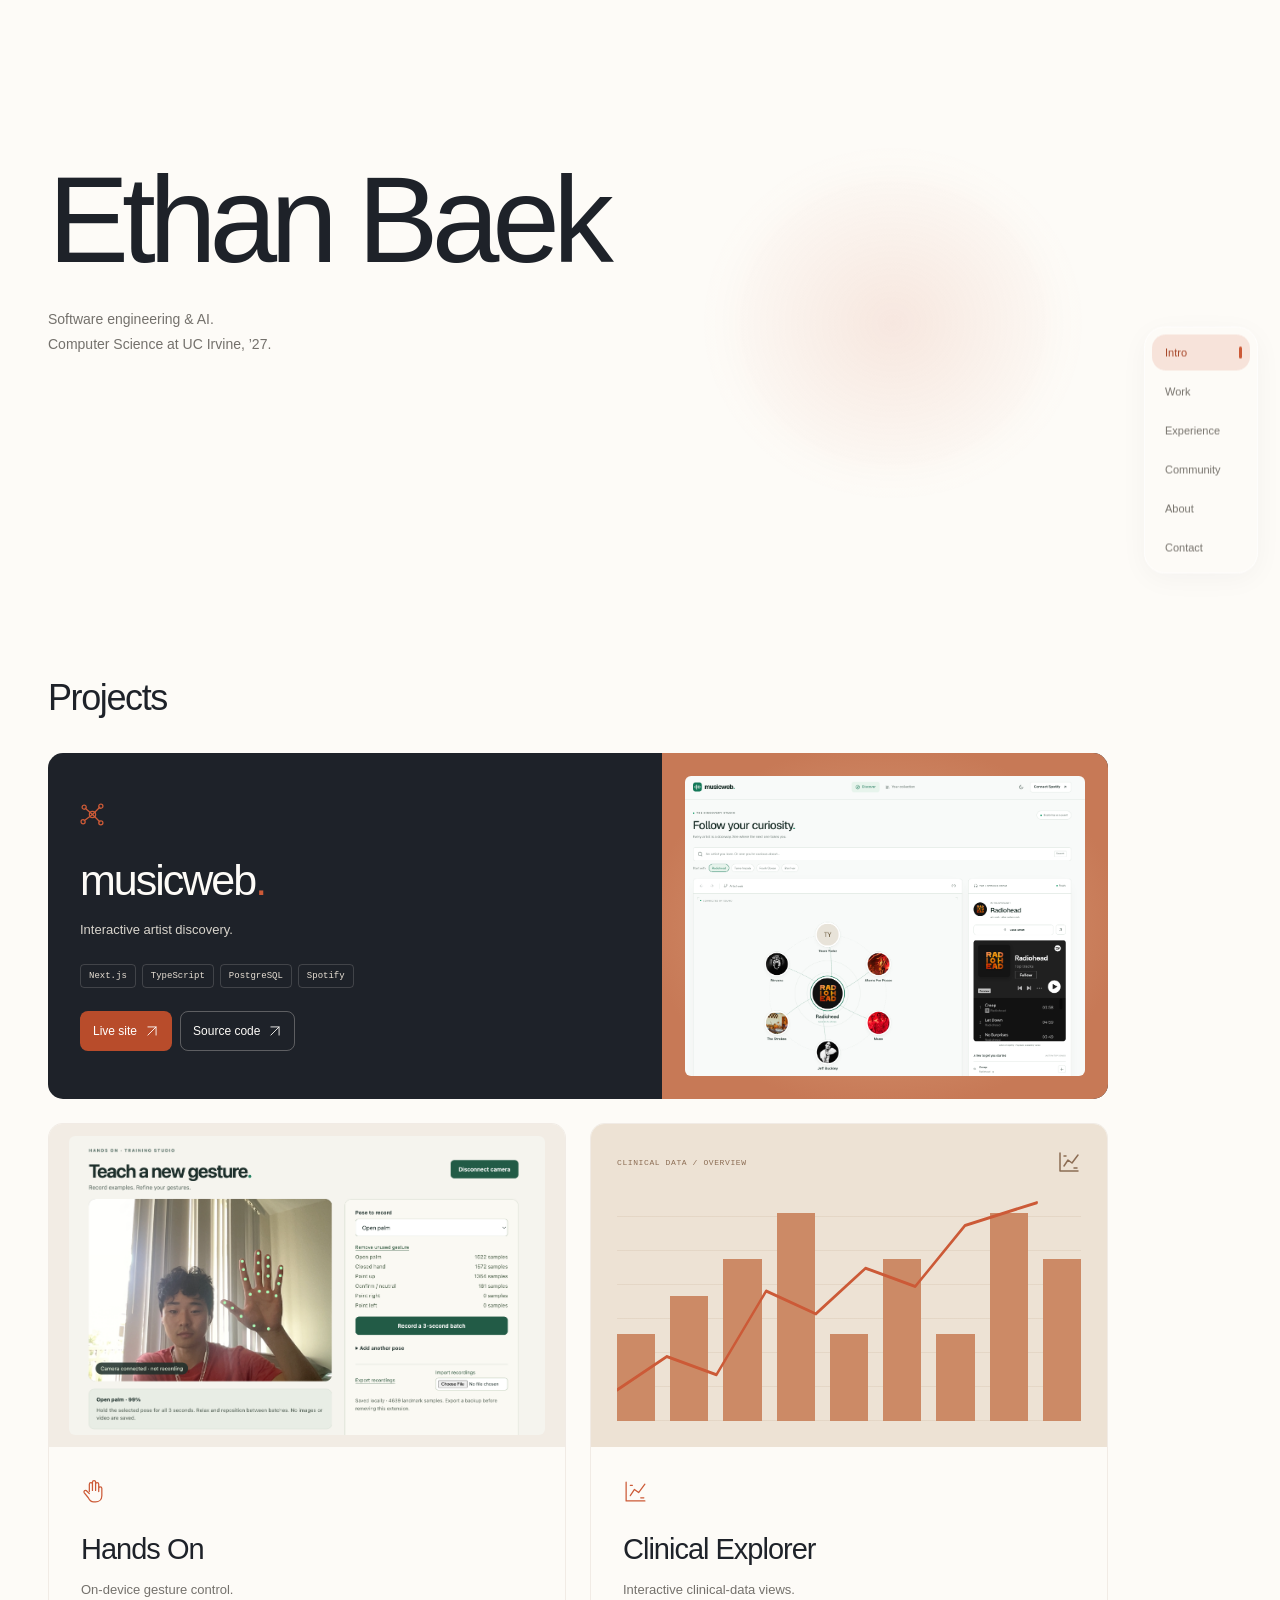
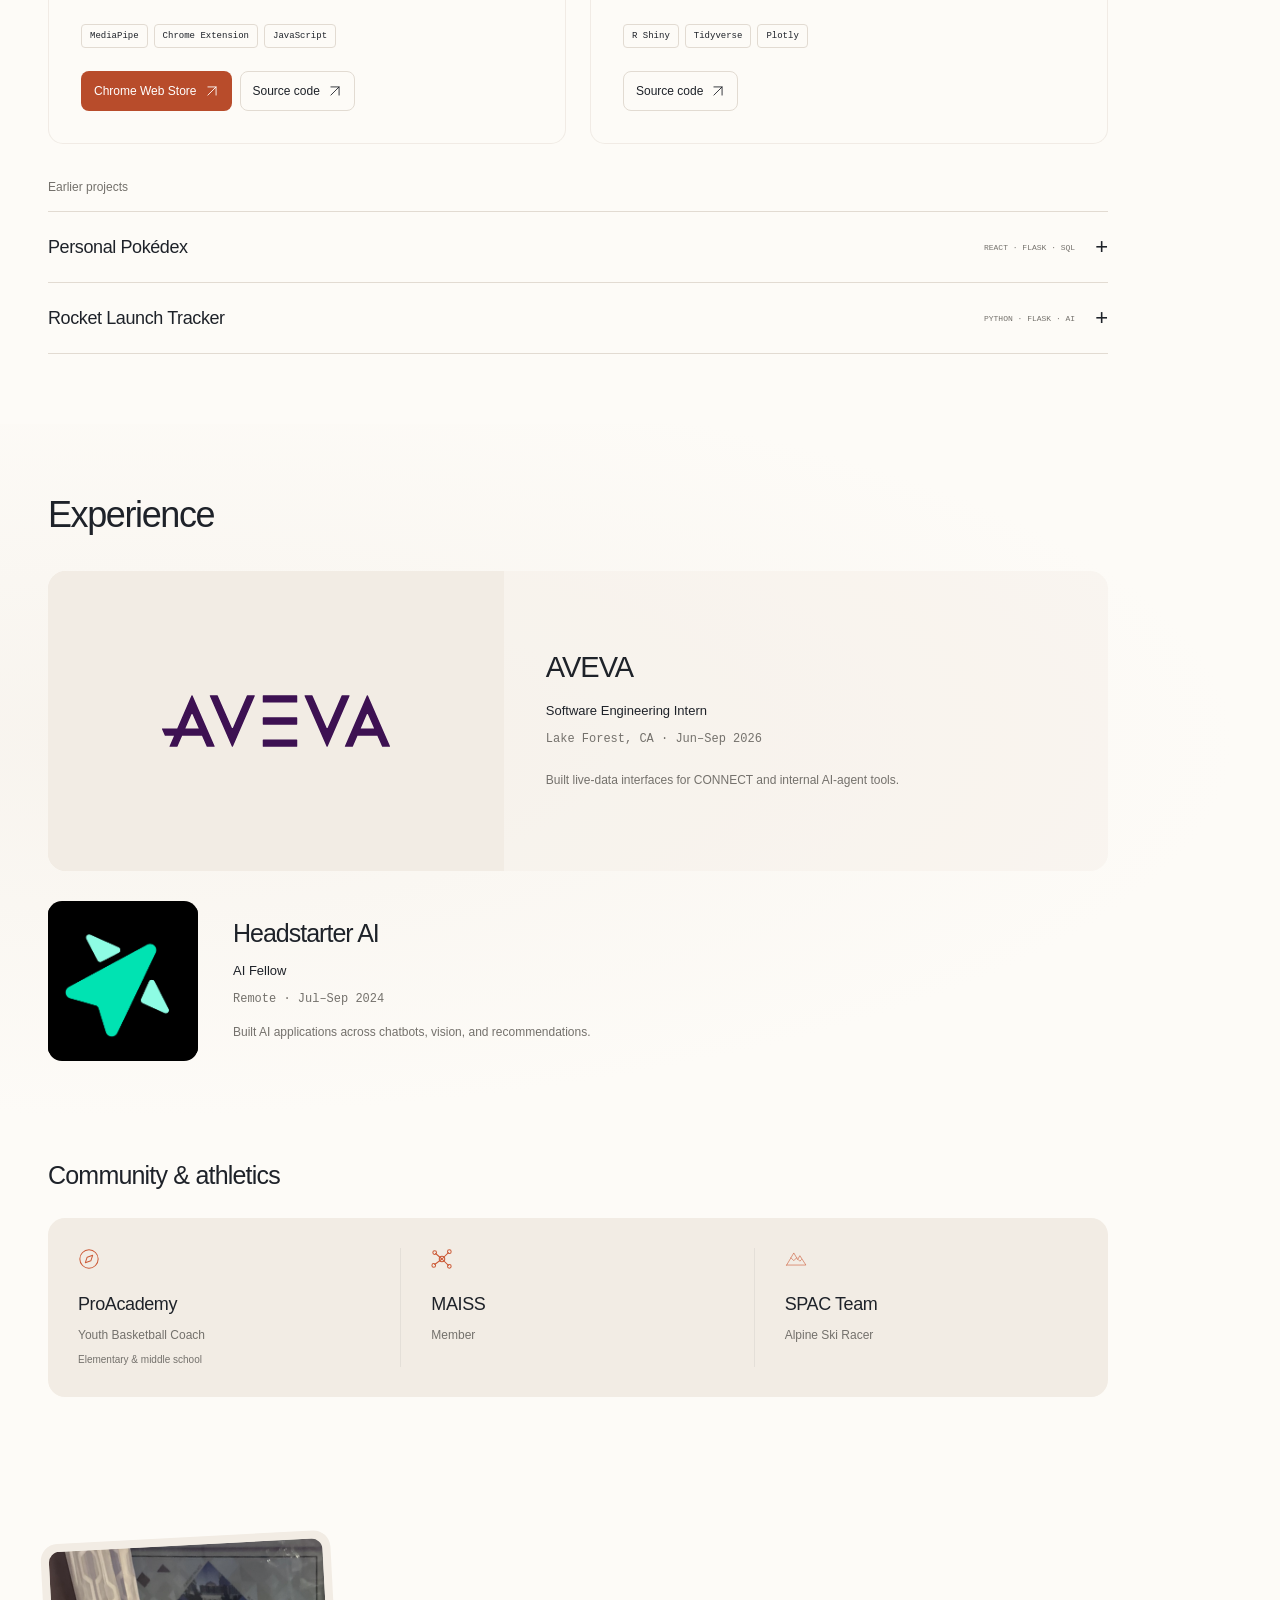
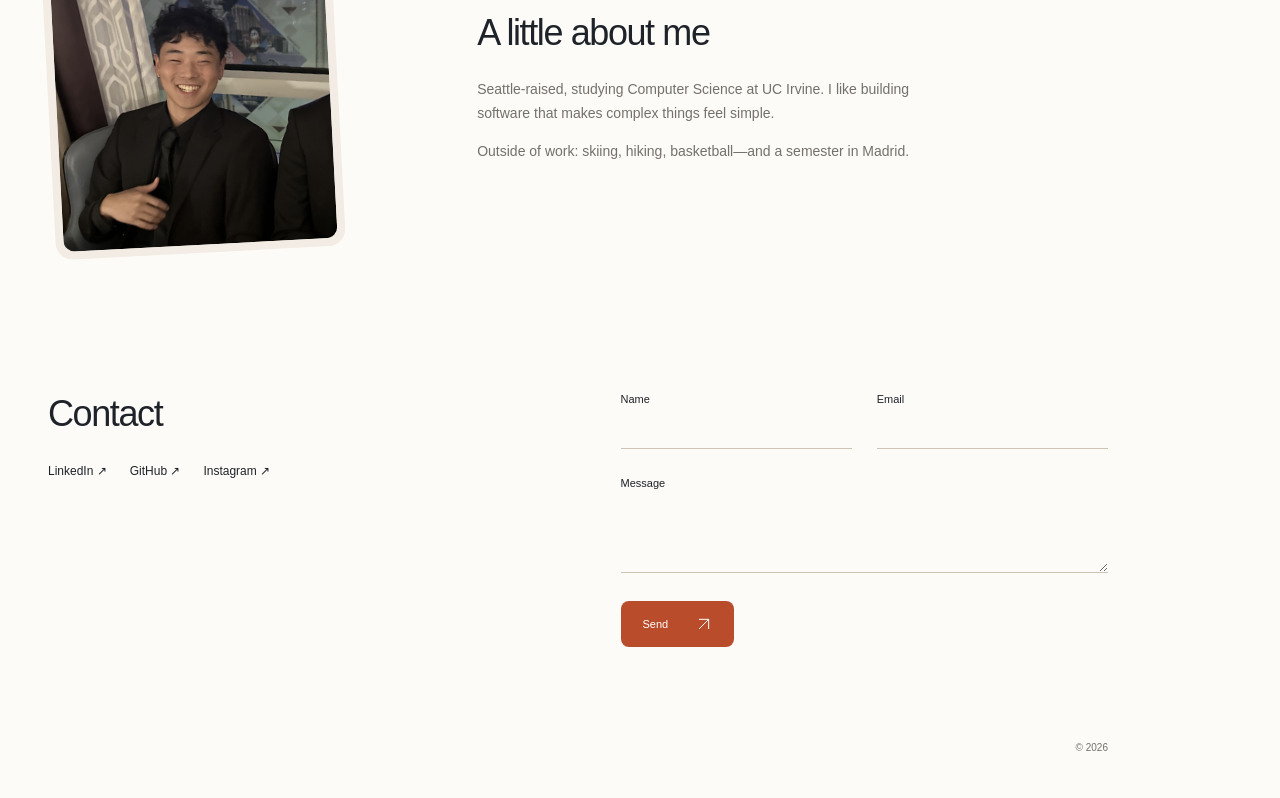
==== commit ff7b8205: "Removed photo carousel for now, added actual photos of the website for musicweb, hands on. Next step" ====
--- a/index.html
+++ b/index.html
@@ -3,8 +3,8 @@
 <head>
 <meta charset="utf-8"><meta name="viewport" content="width=device-width, initial-scale=1">
 <meta name="theme-color" content="#FDFBF7"><meta name="description" content="Ethan Baek. Software engineering, AI, and computer science at UC Irvine.">
-<title>Ethan Baek</title><link rel="icon" href="assets/icons/summit.svg" type="image/svg+xml"><link rel="stylesheet" href="assets/css/portfolio.css">
-<script src="assets/js/photos.js" defer></script><script src="assets/js/project-media.js" defer></script><script src="assets/js/portfolio.js" defer></script>
+<title>Ethan Baek</title><link rel="icon" href="assets/icons/summit.svg" type="image/svg+xml"><link rel="stylesheet" href="assets/css/portfolio.css?v=project-frames">
+<script src="assets/js/photos.js?v=project-crop" defer></script><script src="assets/js/project-media.js" defer></script><script src="assets/js/portfolio.js?v=hide-photo-carousel" defer></script>
 </head><body>
 <a class="skip-link" href="#main">Skip to content</a>
 <svg class="svg-defs" xmlns="http://www.w3.org/2000/svg" aria-hidden="true"><defs>
@@ -16,15 +16,15 @@
 <symbol id="i-chart" viewBox="0 0 24 24"><path d="M3 3v18h18M7 16l4-6 4 3 6-8M7 6h2m8 12h3"/></symbol>
 <symbol id="i-compass" viewBox="0 0 24 24"><circle cx="12" cy="12" r="10"/><path d="m16 8-2 6-6 2 2-6 6-2Z"/></symbol>
 </defs></svg>
-<nav class="section-rail" aria-label="Main navigation"><span class="rail-indicator" aria-hidden="true"></span><a href="#home"><span>Intro</span></a><a href="#work"><span>Work</span></a><a href="#experience"><span>Experience</span></a><a href="#community"><span>Community</span></a><a href="#about"><span>About</span></a><a href="#outside"><span>Photos</span></a><a href="#contact"><span>Contact</span></a></nav>
+<nav class="section-rail" aria-label="Main navigation"><span class="rail-indicator" aria-hidden="true"></span><a href="#home"><span>Intro</span></a><a href="#work"><span>Work</span></a><a href="#experience"><span>Experience</span></a><a href="#community"><span>Community</span></a><a href="#about"><span>About</span></a><a href="#outside" hidden><span>Photos</span></a><a href="#contact"><span>Contact</span></a></nav>
 <main id="main">
 <section class="hero" id="home" aria-labelledby="hero-title"><div class="hero-copy wrap"><h1 id="hero-title">Ethan Baek</h1><p>Software engineering & AI.<br>Computer Science at UC Irvine, ’27.</p></div><div class="hero-ripple" aria-hidden="true"><span></span><span></span><span></span><span></span><i></i></div></section>
 <section class="work section-pad" id="work" aria-labelledby="work-title"><div class="wrap"><div class="section-heading reveal"><h2 id="work-title">Projects</h2></div>
-<article class="project project-music reveal" data-tilt><div class="project-copy"><div class="project-topline"><span class="project-icon"><svg><use href="#i-node"/></svg></span></div><h3>musicweb<span class="accent-text">.</span></h3><p>Interactive artist discovery.</p><ul class="tags" aria-label="Technologies"><li>Next.js</li><li>TypeScript</li><li>PostgreSQL</li><li>Spotify</li></ul><a class="text-link" href="projects/musicweb.html">Project details <svg><use href="#i-arrow"/></svg></a></div>
-<a class="music-art project-art" data-project-image="musicweb" href="projects/musicweb.html" aria-label="Explore musicweb project details"><div class="art-window"><div class="window-bar"><span>● ● ●</span><span>musicweb. / discover</span><svg><use href="#i-node"/></svg></div><div class="graph"><svg class="music-network" viewBox="0 0 540 280" aria-hidden="true"><g class="network-connections"><path d="M234 148Q173 103 111 103M234 148Q270 74 341 65M234 148Q328 119 417 143M234 148Q203 207 149 227M234 148Q295 206 353 218M111 103Q76 129 66 166M341 65Q391 69 438 52M353 218Q399 239 450 223"/></g><g class="network-nodes"><circle cx="111" cy="103" r="7"/><circle cx="341" cy="65" r="6"/><circle cx="417" cy="143" r="8"/><circle cx="149" cy="227" r="6"/><circle cx="353" cy="218" r="7"/><circle cx="66" cy="166" r="4"/><circle cx="438" cy="52" r="4"/><circle cx="450" cy="223" r="4"/></g><circle class="network-focus-halo" cx="234" cy="148" r="17"/><circle class="network-focus" cx="234" cy="148" r="8"/></svg></div></div></a></article>
+<article class="project project-music reveal" data-tilt><div class="project-copy"><div class="project-topline"><span class="project-icon"><svg><use href="#i-node"/></svg></span></div><h3>musicweb<span class="accent-text">.</span></h3><p>Interactive artist discovery.</p><ul class="tags" aria-label="Technologies"><li>Next.js</li><li>TypeScript</li><li>PostgreSQL</li><li>Spotify</li></ul><div class="project-links"><a class="button button-accent" href="https://musicweb8.vercel.app/" target="_blank" rel="noopener noreferrer" aria-label="Live site for musicweb.">Live site <svg aria-hidden="true"><use href="#i-arrow"/></svg></a><a class="button button-outline" href="https://github.com/ebaek44/melody" target="_blank" rel="noopener noreferrer" aria-label="Source code for musicweb.">Source code <svg aria-hidden="true"><use href="#i-arrow"/></svg></a></div></div>
+<div class="music-art project-art" data-project-image="musicweb"><div class="art-window"><div class="window-bar"><span>● ● ●</span><span>musicweb. / discover</span><svg><use href="#i-node"/></svg></div><div class="graph"><svg class="music-network" viewBox="0 0 540 280" aria-hidden="true"><g class="network-connections"><path d="M234 148Q173 103 111 103M234 148Q270 74 341 65M234 148Q328 119 417 143M234 148Q203 207 149 227M234 148Q295 206 353 218M111 103Q76 129 66 166M341 65Q391 69 438 52M353 218Q399 239 450 223"/></g><g class="network-nodes"><circle cx="111" cy="103" r="7"/><circle cx="341" cy="65" r="6"/><circle cx="417" cy="143" r="8"/><circle cx="149" cy="227" r="6"/><circle cx="353" cy="218" r="7"/><circle cx="66" cy="166" r="4"/><circle cx="438" cy="52" r="4"/><circle cx="450" cy="223" r="4"/></g><circle class="network-focus-halo" cx="234" cy="148" r="17"/><circle class="network-focus" cx="234" cy="148" r="8"/></svg></div></div></div></article>
 <div class="project-grid">
-<article class="project project-hand reveal" data-tilt><a class="hand-art project-art" data-project-image="hands-on" href="projects/hands-on.html" aria-label="Explore Hands On project details"><div class="hand-orbit orbit-one"></div><div class="hand-orbit orbit-two"></div><svg class="big-hand"><use href="#i-hand"/></svg><span class="tracking-point point-one"></span><span class="tracking-point point-two"></span><span class="tracking-point point-three"></span><span class="hand-chip"><span class="status-dot"></span> On-device inference</span></a><div class="project-copy"><div class="project-topline"><span class="project-icon"><svg><use href="#i-hand"/></svg></span></div><h3>Hands On</h3><p>On-device gesture control.</p><ul class="tags" aria-label="Technologies"><li>MediaPipe</li><li>Chrome Extension</li><li>JavaScript</li></ul><a class="text-link" href="projects/hands-on.html">Project details <svg><use href="#i-arrow"/></svg></a></div></article>
-<article class="project project-clinical reveal" data-tilt><a class="clinical-art project-art" data-project-image="clinical-trials" href="projects/clinical-trials.html" aria-label="Explore Clinical Explorer project details"><div class="chart-title"><span>CLINICAL DATA / OVERVIEW</span><svg><use href="#i-chart"/></svg></div><div class="chart-grid"><div class="chart-bars"><i></i><i></i><i></i><i></i><i></i><i></i><i></i><i></i><i></i></div><svg viewBox="0 0 420 150" preserveAspectRatio="none"><path d="m0 130 45-22 45 12 45-55 45 15 45-30 45 12 45-40 65-15"/></svg></div></a><div class="project-copy"><div class="project-topline"><span class="project-icon"><svg><use href="#i-chart"/></svg></span></div><h3>Clinical Explorer</h3><p>Interactive clinical-data views.</p><ul class="tags" aria-label="Technologies"><li>R Shiny</li><li>Tidyverse</li><li>Plotly</li></ul><a class="text-link" href="projects/clinical-trials.html">Project details <svg><use href="#i-arrow"/></svg></a></div></article>
+<article class="project project-hand reveal" data-tilt><div class="hand-art project-art" data-project-image="hands-on"><div class="hand-orbit orbit-one"></div><div class="hand-orbit orbit-two"></div><svg class="big-hand"><use href="#i-hand"/></svg><span class="tracking-point point-one"></span><span class="tracking-point point-two"></span><span class="tracking-point point-three"></span><span class="hand-chip"><span class="status-dot"></span> On-device inference</span></div><div class="project-copy"><div class="project-topline"><span class="project-icon"><svg><use href="#i-hand"/></svg></span></div><h3>Hands On</h3><p>On-device gesture control.</p><ul class="tags" aria-label="Technologies"><li>MediaPipe</li><li>Chrome Extension</li><li>JavaScript</li></ul><div class="project-links"><a class="button button-accent" href="https://chromewebstore.google.com/detail/hands-on-video-controls/jdjlaclhenlokblgpiiofpblpdoeldfp?hl=en-US&utm_source=ext_sidebar" target="_blank" rel="noopener noreferrer" aria-label="Chrome Web Store for Hands On">Chrome Web Store <svg aria-hidden="true"><use href="#i-arrow"/></svg></a><a class="button button-outline" href="https://github.com/ebaek44/hand-tracker-1" target="_blank" rel="noopener noreferrer" aria-label="Source code for Hands On">Source code <svg aria-hidden="true"><use href="#i-arrow"/></svg></a></div></div></article>
+<article class="project project-clinical reveal" data-tilt><div class="clinical-art project-art" data-project-image="clinical-trials"><div class="chart-title"><span>CLINICAL DATA / OVERVIEW</span><svg><use href="#i-chart"/></svg></div><div class="chart-grid"><div class="chart-bars"><i></i><i></i><i></i><i></i><i></i><i></i><i></i><i></i><i></i></div><svg viewBox="0 0 420 150" preserveAspectRatio="none"><path d="m0 130 45-22 45 12 45-55 45 15 45-30 45 12 45-40 65-15"/></svg></div></div><div class="project-copy"><div class="project-topline"><span class="project-icon"><svg><use href="#i-chart"/></svg></span></div><h3>Clinical Explorer</h3><p>Interactive clinical-data views.</p><ul class="tags" aria-label="Technologies"><li>R Shiny</li><li>Tidyverse</li><li>Plotly</li></ul><div class="project-links"><a class="button button-outline" href="https://github.com/miaS057/clinical-trial-r-shiny" target="_blank" rel="noopener noreferrer" aria-label="Source code for Clinical Explorer">Source code <svg aria-hidden="true"><use href="#i-arrow"/></svg></a></div></div></article>
 </div>
 <div class="other-work reveal"><p class="eyebrow">Earlier projects</p><details><summary><span>Personal Pokédex</span><span class="small-meta">REACT · FLASK · SQL</span><span class="details-plus" aria-hidden="true">+</span></summary><div class="archive-detail"><img src="images/pokemon.jpg" alt="Original Personal Pokédex project artwork" loading="lazy"><p>A personal Pokémon collection with persistent trainer data. React / Flask / SQL.</p></div></details><details><summary><span>Rocket Launch Tracker</span><span class="small-meta">PYTHON · FLASK · AI</span><span class="details-plus" aria-hidden="true">+</span></summary><div class="archive-detail"><img src="images/rocket_launch.jpg" alt="Original Rocket Launch Tracker project artwork" loading="lazy"><p>US launch tracking and experimental delay modeling. Python / Flask.</p></div></details></div>
 
@@ -35,7 +35,8 @@
 </div></section>
 <section class="community section-pad" id="community" aria-labelledby="community-title"><div class="wrap reveal"><h2 id="community-title">Community & athletics</h2><div class="community-grid"><article><svg aria-hidden="true"><use href="#i-compass"/></svg><h3>ProAcademy</h3><p>Youth Basketball Coach</p><small>Elementary & middle school</small></article><article><svg aria-hidden="true"><use href="#i-node"/></svg><h3>MAISS</h3><p>Member</p></article><article><svg aria-hidden="true"><use href="#i-summit"/></svg><h3>SPAC Team</h3><p>Alpine Ski Racer</p></article></div></div></section>
 <section class="about section-pad" id="about" aria-labelledby="about-title"><div class="wrap about-layout reveal"><div class="portrait-frame"><img src="images/avatar.jpg" width="1443" height="1610" alt="Portrait" loading="lazy"></div><div><h2 id="about-title">A little about me</h2><p>Seattle-raised, studying Computer Science at UC Irvine. I like building software that makes complex things feel simple.</p><p>Outside of work: skiing, hiking, basketball—and a semester in Madrid.</p></div></div></section>
-<section class="outside section-pad" id="outside" aria-labelledby="outside-title"><div class="wrap outside-heading reveal"><h2 id="outside-title">Outside</h2></div><div class="photo-wheel" tabindex="0" role="region" aria-label="Personal photos. Scroll or use arrow keys to browse."><div class="photo-track" id="photo-track"></div></div></section>
+<!-- To restore the carousel, remove hidden here and from the Photos link above. -->
+<section class="outside section-pad" id="outside" hidden aria-labelledby="outside-title"><div class="wrap outside-heading reveal"><h2 id="outside-title">Outside</h2></div><div class="photo-wheel" tabindex="0" role="region" aria-label="Personal photos. Scroll or use arrow keys to browse."><div class="photo-track" id="photo-track"></div></div></section>
 <section class="contact section-pad" id="contact" aria-labelledby="contact-title"><div class="wrap contact-layout"><div class="reveal"><h2 id="contact-title">Contact</h2><div class="social-links"><a href="https://www.linkedin.com/in/ethan-baek-a11434319/" target="_blank" rel="noopener noreferrer">LinkedIn ↗</a><a href="https://github.com/ebaek44" target="_blank" rel="noopener noreferrer">GitHub ↗</a><a href="https://www.instagram.com/ebaek_44/" target="_blank" rel="noopener noreferrer">Instagram ↗</a></div></div><form action="https://formspree.io/f/xjkbgqwb" method="post" class="contact-form reveal"><div class="form-row"><div><label for="name">Name</label><input id="name" name="name" autocomplete="name" required maxlength="120"></div><div><label for="email">Email</label><input id="email" name="email" type="email" autocomplete="email" required maxlength="200"></div></div><label for="message">Message</label><textarea id="message" name="message" rows="3" required maxlength="5000"></textarea><button class="button button-dark" type="submit">Send <svg><use href="#i-arrow"/></svg></button></form></div></section>
 </main><footer class="site-footer wrap"><span>© <span id="year">2026</span></span></footer>
 </body></html>
--- a/assets/css/portfolio.css
+++ b/assets/css/portfolio.css
@@ -79,11 +79,14 @@
 .tags { display: flex; flex-wrap: wrap; gap: 6px; list-style: none; padding: 0; margin: 23px 0; }
 .tags li { font: 9px 'Courier New', monospace; border: 1px solid var(--line); padding: 6px 8px; border-radius: 4px; }
 .project-music .tags li { border-color: #F2ECE42B; color: #E7DFD4; }
-.text-link { display: inline-flex; align-items: center; gap: 25px; font-size: 11px; padding-block: 8px; border-bottom: 1px solid #CC5A3770; color: var(--accent-ink); }
-.text-link svg { width: 16px; height: 16px; transition: transform .3s; }
-.text-link:hover svg { transform: translate(3px, -3px); }
+.project-links { display: flex; flex-wrap: wrap; gap: 8px; }
+.project-links .button { gap: 8px; min-height: 40px; padding: 8px 12px; font-size: 12px; }
+.project-links .button svg { width: 14px; height: 14px; flex: none; }
+.project-links a[href=""] { display: none; }
+.project-links .button-outline:hover { background: #CC5A370C; }
+.project-music .project-links .button-outline { border-color: #F2ECE44D; }
+.project-music .project-links .button-outline:hover { background: #F2ECE412; }
 .project-art { display: block; overflow: hidden; position: relative; }
-.project-music .text-link { color: #F0B294; border-color: #F0B29470; }
 .music-art { background: radial-gradient(ellipse at center, #DCA17E, #C77956 75%); padding: 30px; display: flex; justify-content: center; align-items: center; flex-direction: column; }
 .art-window { width: 100%; background: #FDFBF7; color: var(--ink); box-shadow: 0 25px 35px #1E222922; transform: rotate(-3deg) scale(.96); border-radius: 6px; overflow: hidden; transition: transform .6s var(--ease); }
 .project:hover .art-window { transform: rotate(0) scale(.98); }
@@ -183,35 +186,23 @@
 .button:hover { transform: translateY(-2px); }.button svg { width: 16px; height: 16px; }.button-dark, .button-accent { background: var(--accent-solid); color: #FFFFFF; }.button-dark svg { color: #FFFFFF; }.button-dark:hover, .button-accent:hover { background: #9F3D22; }.button-outline { border-color: var(--line); }
 .site-footer { display: flex; justify-content: flex-end; padding: 20px 0 45px; color: var(--muted); font-size: 10px; }
 .reveal { opacity: 1; }.js-motion .reveal { opacity: 0; transform: translateY(20px); transition: opacity .7s var(--ease), transform .7s var(--ease); }.js-motion .reveal.visible { opacity: 1; transform: translateY(0); }
-/* Project pages keep the same quiet frame. */
-.case-header { padding-block: 35px 0; }.case-header a { font-size: 12px; color: var(--muted); }
-.case-hero { display: grid; grid-template-columns: 1fr 1.1fr; gap: 60px; align-items: center; padding-block: 65px 45px; }
-.case-hero h1 { font-size: clamp(48px,6vw,78px); line-height: 1; letter-spacing: -4px; margin: 20px 0; }.case-hero .eyebrow { color: var(--accent); }
-.case-deck { font-size: 15px; color: var(--muted); }.case-actions { display: flex; flex-wrap: wrap; gap: 12px; margin-top: 25px; }
-.case-art { height: 330px; border-radius: 16px; }.case-art.music-art { padding: 25px; }.case-art .graph { height: 230px; }.case-art .chart-grid { height: 210px; }
-.brief-meta { display: flex; justify-content: space-between; gap: 40px; align-items: center; padding-block: 25px; border-block: 1px solid var(--line); }.brief-meta p { font-size: 13px; margin: 0; max-width: 380px; color: var(--muted); }.brief-meta > span { font: 9px/1.9 'Courier New',monospace; color: #9F6148; max-width: 340px; }
-.brief-features { display: grid; grid-template-columns: repeat(3,1fr); gap: 40px; padding-block: 38px; }.brief-features .eyebrow { display: none; }.brief-features h2 { font-size: 22px; letter-spacing: -.7px; margin-bottom: 14px; }.brief-features p { font-size: 12px; color: var(--muted); max-width: 260px; margin: 0; }
-.build-notes { border: 0; margin-bottom: 25px; }.build-notes summary { font: 9px 'Courier New',monospace; color: var(--muted); gap: 15px; display: inline-flex; padding-block: 10px; }.build-notes .details-plus { font-size: 15px; }.build-notes p { font-size: 12px; color: var(--muted); max-width: 650px; }
-
-/* Uploaded screenshots keep their own colors inside the warm portfolio frame. */
-.project-art.has-screenshot { padding: 0; display: block; }
-.project-music > .project-art.has-screenshot { min-height: 280px; }
+/* Keep real app captures uncropped and large enough to show the interface. */
+.project-art.has-screenshot { display: grid; place-items: center; height: auto; padding: 12px; }
 .project-art.has-screenshot:before { display: none; }
-.project-art.has-screenshot > img { position: absolute; inset: 14px; width: calc(100% - 28px); height: calc(100% - 28px); object-fit: contain; border-radius: 6px; }
-/* Quiet edge navigation replaces the footer's next-project row. */
-.case-body .wrap { width: min(1120px, calc(100% - 180px)); margin-inline: auto; }
-.project-edge { position: fixed; z-index: 15; top: 30%; bottom: 30%; width: 70px; display: flex; align-items: center; justify-content: center; }
-.project-edge-prev { left: 0; }.project-edge-next { right: 0; }
-.edge-arrow { font-size: 26px; color: #938C82; opacity: .75; transition: color .2s, transform .3s, opacity .2s; }
-.edge-label { position: absolute; top: calc(50% + 28px); left: 50%; transform: translateX(-50%); writing-mode: vertical-rl; font-size: 10px; letter-spacing: .3px; color: var(--muted); opacity: 0; transition: opacity .2s; white-space: nowrap; }
-.project-edge:hover .edge-label, .project-edge:focus-visible .edge-label { opacity: 1; }
-.project-edge:hover .edge-arrow, .project-edge:focus-visible .edge-arrow { color: var(--accent); opacity: 1; }
-.project-edge-prev:hover .edge-arrow, .project-edge-prev:focus-visible .edge-arrow { transform: translateX(-3px); }
-.project-edge-next:hover .edge-arrow, .project-edge-next:focus-visible .edge-arrow { transform: translateX(3px); }
-.project-edge-prev:hover { background: linear-gradient(90deg, #CC5A3707, transparent); }
-.project-edge-next:hover { background: linear-gradient(-90deg, #CC5A3707, transparent); }
-.project-edge:focus-visible { outline-offset: -10px; border-radius: 16px; }
-
+.project-art.has-screenshot > img { display: block; width: 100%; height: auto; object-fit: contain; border-radius: 6px; }
+.project-music { --cover-width: 400px; --cover-inset: clamp(12px, 1.8vw, 24px); }
+.project-music > .project-copy { align-self: center; }
+.project-music > .project-art.has-screenshot { padding: var(--cover-inset); }
+/* Use a shallow preview while keeping the screenshot’s top and artist graph in view. */
+.music-art.has-screenshot > img { max-width: var(--cover-width); aspect-ratio: 4 / 3; object-fit: cover; }
+@media (min-width: 801px) {
+  .project-music:has(> .music-art.has-screenshot) { grid-template-columns: minmax(0, 1fr) min(57%, calc(var(--cover-width) + var(--cover-inset) * 2)); }
+  .project-grid .project-art { height: auto; aspect-ratio: 8 / 5; }
+  .project-grid .project-art.has-screenshot > img { position: absolute; inset: 12px; width: calc(100% - 24px); height: calc(100% - 24px); }
+  .project-grid .hand-art.has-screenshot > img { inset: 0; margin: auto; width: auto; height: auto; max-width: calc(100% - 24px); max-height: calc(100% - 24px); }
+  .project-grid .clinical-art { display: flex; flex-direction: column; }
+  .project-grid .clinical-art .chart-grid { flex: 1; min-height: 0; }
+}
 @media (min-width: 1600px) { .hero { height: 740px; }.hero-copy { padding-top: 185px; }.hero-ripple { right: 18%; } }
 @media (max-width: 1100px) { .hero h1 { font-size: 95px; }.project-copy { padding: 28px; }.music-art { padding: 25px; }.about-layout { gap: 50px; }.aveva-copy { padding: 30px; }.contact-layout { gap: 50px; }.community-grid article { padding-inline: 23px; } }
 @media (max-width: 800px) {
@@ -225,20 +216,13 @@
   .rail-indicator { left: 4px; right: 4px; border-radius: 12px; }.rail-indicator:after { display: none; }
   .hero { height: 560px; }.hero-copy { padding-top: 115px; }.hero h1 { font-size: clamp(48px, 13vw, 85px); letter-spacing: -3px; margin-bottom: 20px; }.hero-copy p { font-size: 12px; }.hero-ripple { width: 400px; height: 400px; top: 190px; right: -130px; }
   .work { padding-top: 0; }.project-music { display: flex; flex-direction: column; }.project-copy { padding: 24px; }.project-topline { margin-bottom: 18px; }.project h3 { font-size: 26px; }.project-music h3 { font-size: 36px; }.tags { margin-block: 20px; }.tags li { font-size: 8px; }.graph { height: 210px; }.music-art { padding: 18px; }.project-grid { grid-template-columns: 1fr; gap: 20px; margin-top: 20px; }.hand-art,.clinical-art { height: 220px; }.chart-grid { height: 130px; }.chart-bars { gap: 10px; }.project-icon svg { width: 22px; height: 22px; }
-  
+
   .other-work { margin-top: 28px; }summary { gap: 12px; }summary > span:first-child { font-size: 16px; }.small-meta { display: none; }.details-plus { margin-left: auto; }.archive-detail { gap: 16px; }.archive-detail img { width: 75px; height: 80px; }.archive-detail p { font-size: 12px; }
   .aveva-feature { grid-template-columns: 1fr; }.aveva-photo { min-height: 205px; }.aveva-copy { padding: 27px; }.aveva-copy h3 { font-size: 28px; }.headstarter-feature { grid-template-columns: 85px 1fr; gap: 20px; margin-top: 25px; }.headstarter-photo { min-height: 135px; }.headstarter-feature h3 { font-size: 22px; }.headstarter-feature p { font-size: 11px; }.headstarter-feature .role-date { font-size: 9px; }
   .community { padding-top: 25px; }.community h2 { font-size: 23px; }.community-grid { grid-template-columns: 1fr; padding: 0 23px; }.community-grid article { padding: 23px 0; border-right: 0; border-bottom: 1px solid #1E222910; }.community-grid svg { float: right; margin: 0; height: 20px; width: 20px; }.community-grid h3 { font-size: 18px; }
   .about-layout { grid-template-columns: 1fr; gap: 30px; }.portrait-frame { width: 205px; }.portrait-frame img { height: 210px; }.about h2 { font-size: 28px; margin-bottom: 20px; }.about p { font-size: 13px; }
   .photo-wheel { height: 315px; margin-top: 20px; }.photo-card { width: 215px; height: 255px; transform: translateX(calc(-50% + var(--offset) * 229px)) translateY(calc(var(--depth) * 10px + var(--float, 0px))) rotate(calc(var(--offset) * 4deg)); }
   .contact-layout { grid-template-columns: 1fr; gap: 30px; }.social-links { margin-block: 25px 0; gap: 20px; }.form-row { gap: 18px; }.contact-form label { font-size: 11px; }.contact-form input,.contact-form textarea { font-size: 16px; }
-  .case-header { padding-top: 25px; }.case-hero { grid-template-columns: 1fr; gap: 30px; padding-block: 30px; }.case-hero h1 { font-size: 52px; letter-spacing: -3px; overflow-wrap: anywhere; }.case-art { height: 260px; }.case-art .chart-grid { height: 140px; }.brief-meta { display: block; padding-block: 22px; }.brief-meta p { font-size: 12px; margin-bottom: 15px; }.brief-meta > span { display: block; font-size: 8px; }.brief-features { grid-template-columns: 1fr; gap: 25px; padding-block: 30px; }.brief-features h2 { font-size: 21px; margin-bottom: 8px; }.brief-features p { max-width: none; }
-}
-@media (max-width: 800px) {
-  .case-body .wrap { width: calc(100% - 100px); margin-inline: 50px; }
-  .project-edge { width: 36px; top: 35%; bottom: 35%; }
-  .edge-arrow { font-size: 23px; }
-  .edge-label { display: none; }
 }
 @media (prefers-reduced-motion: reduce) {
   :root { scroll-behavior: auto; }*, *:before, *:after { animation: none!important; transition: none!important; }.js-motion .reveal { opacity: 1; transform: none; }.project { transform: none!important; }.hero-ripple span { opacity: .05; transform: scale(.6); }.hero-ripple span:nth-child(2) { transform: scale(.8); }.hero-ripple span:nth-child(3) { transform: scale(1); }.hero-ripple span:nth-child(4) { display: none; }
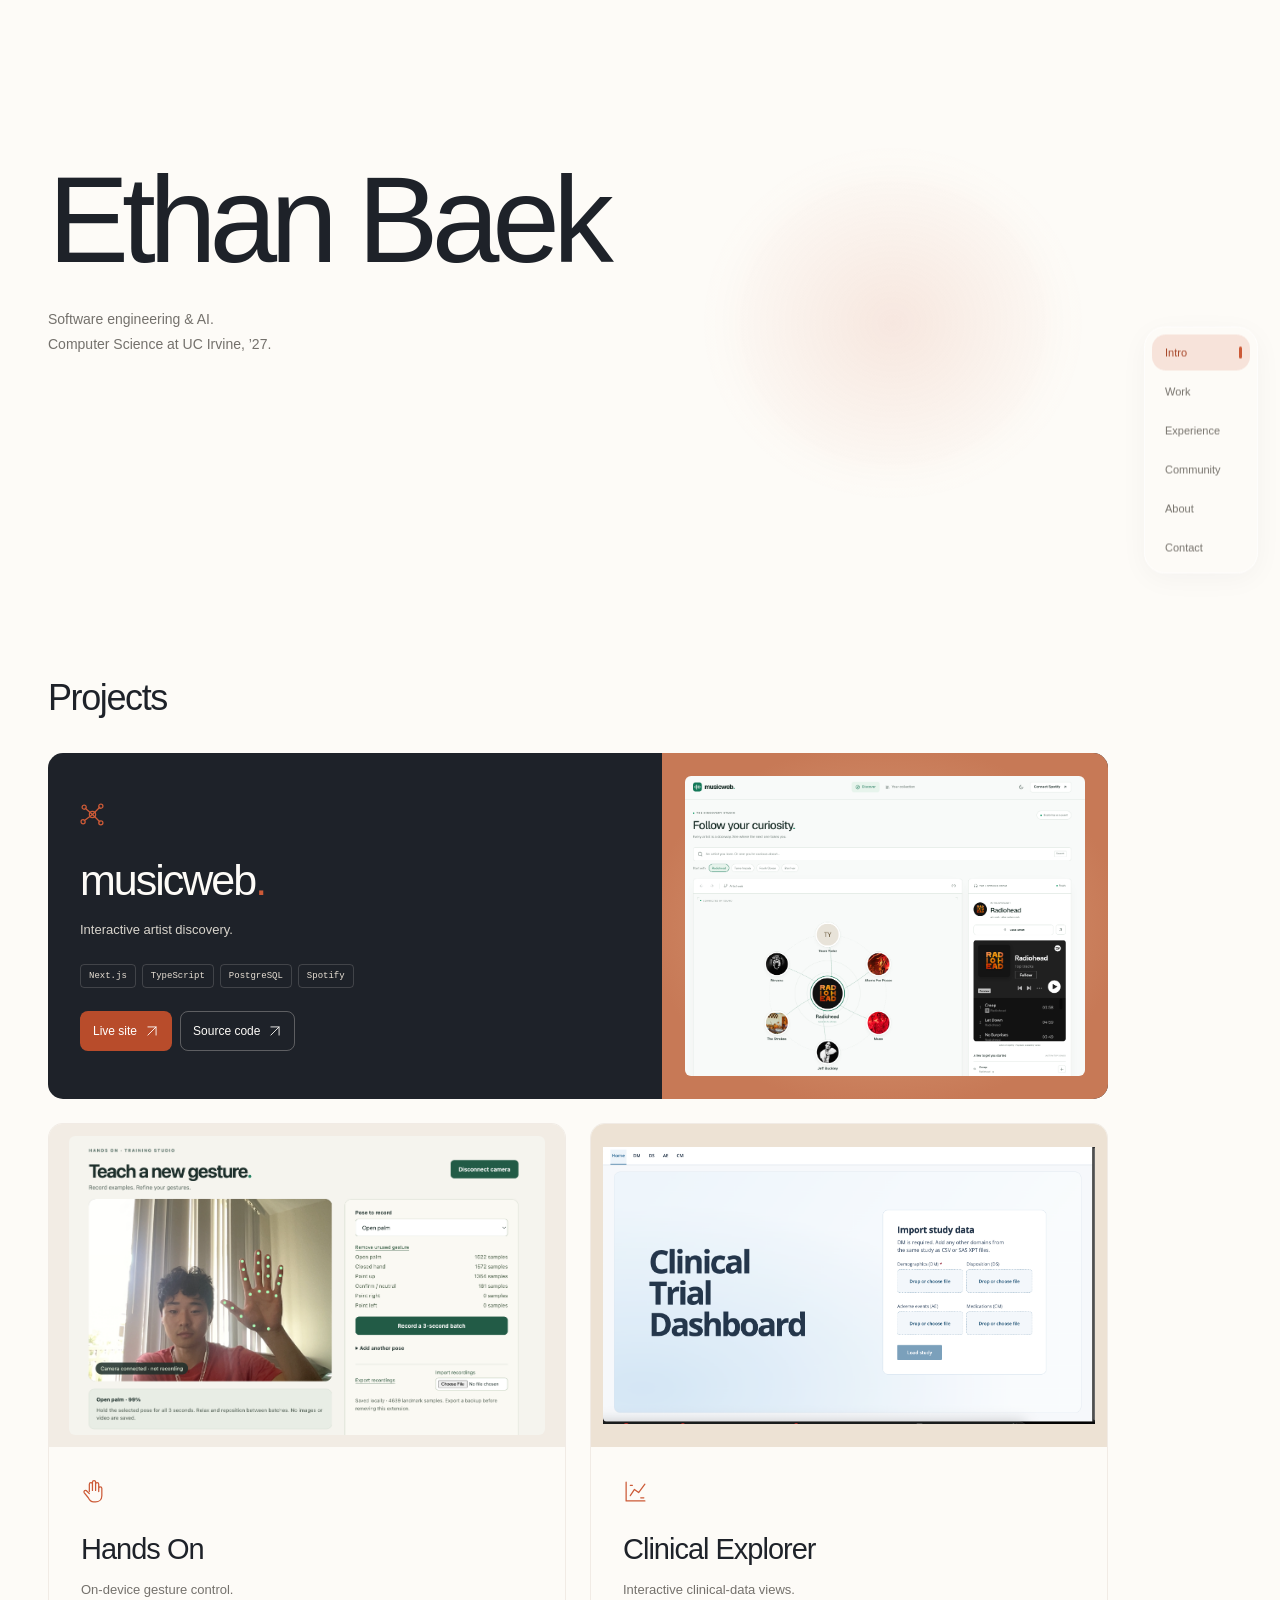
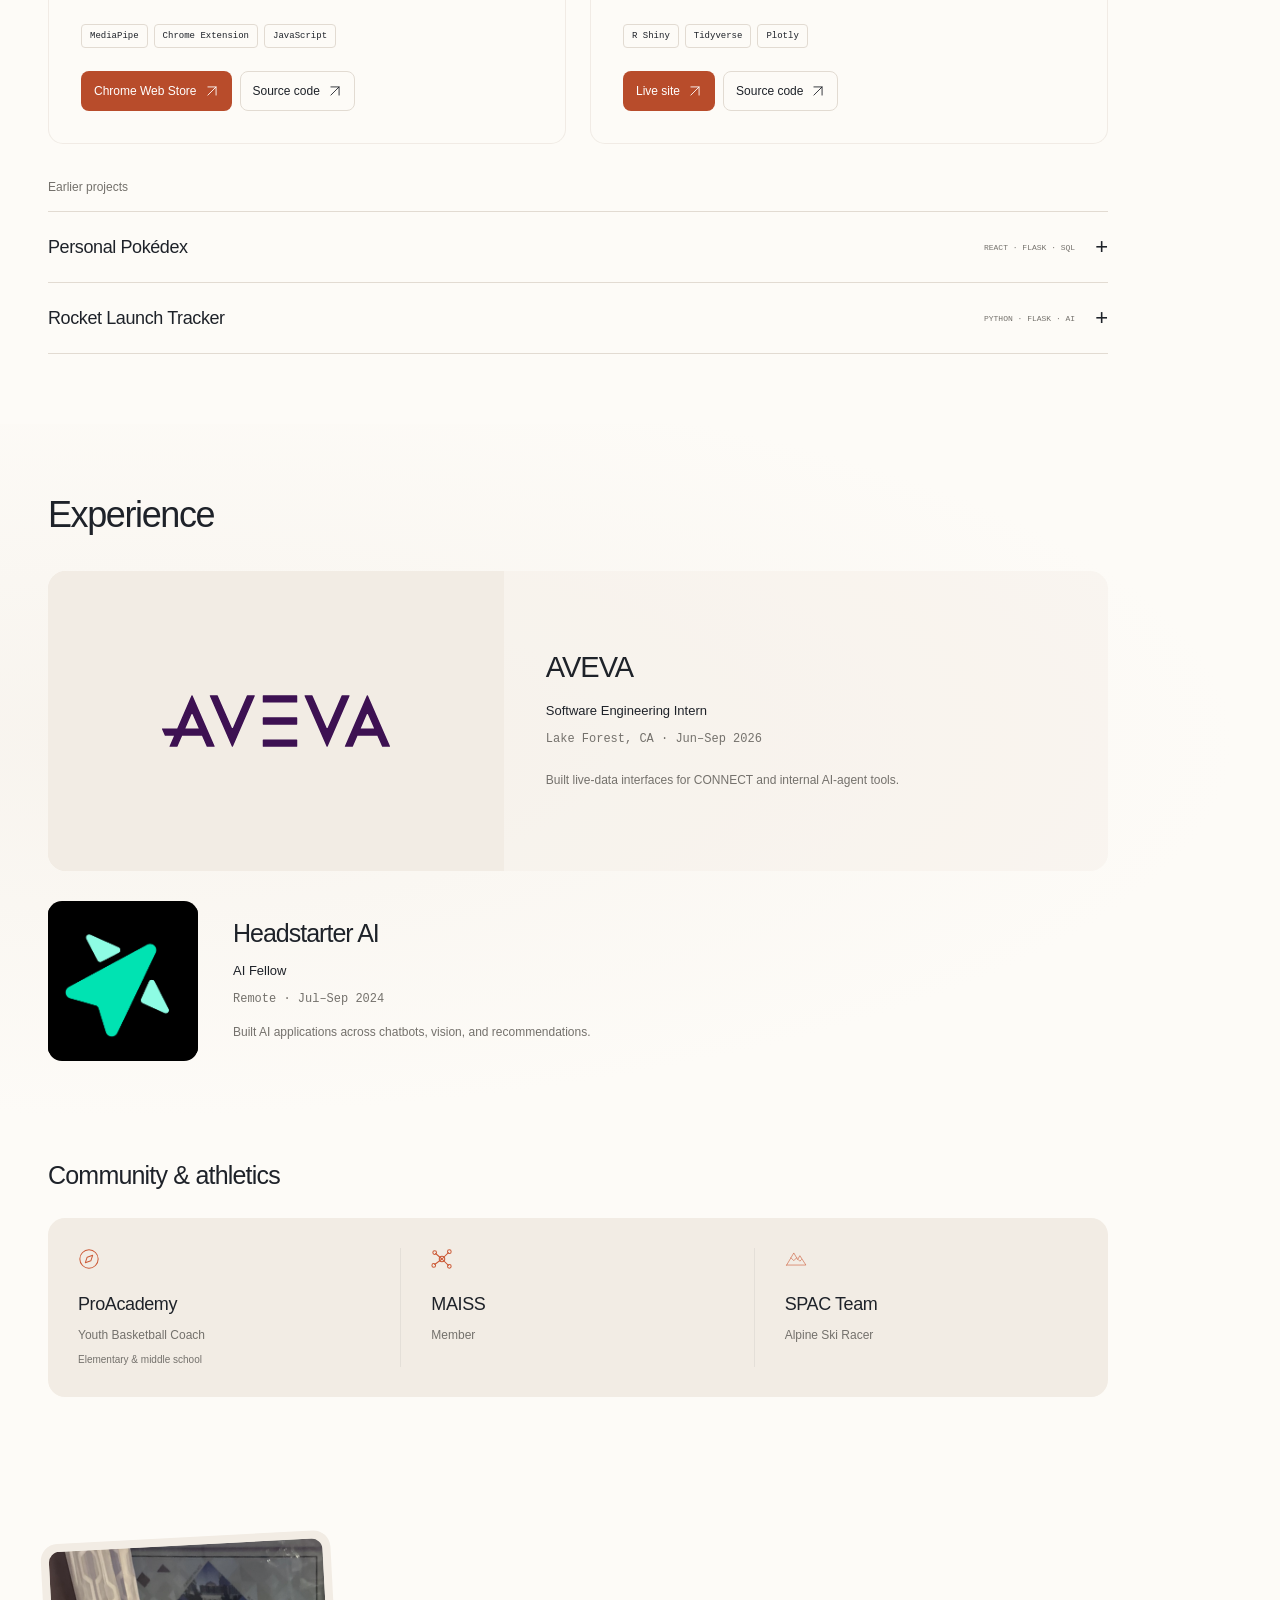
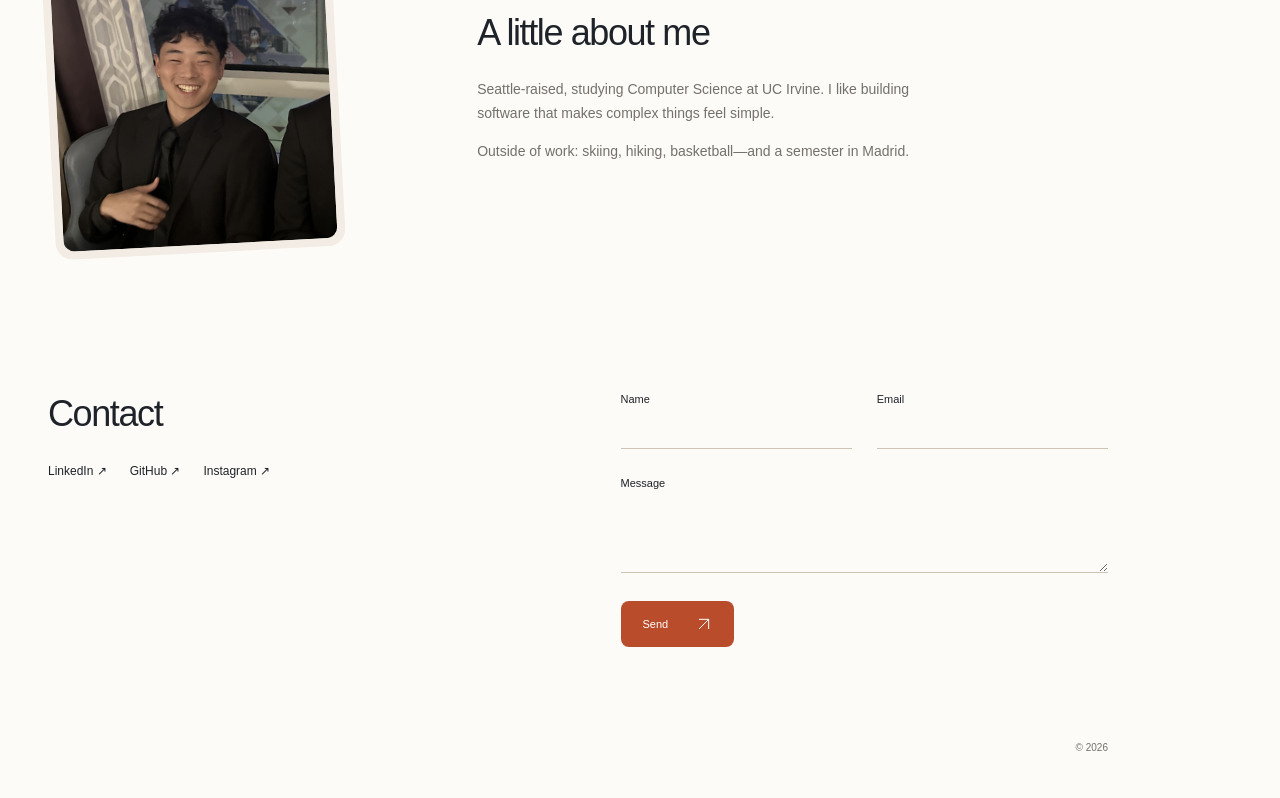
==== commit 19634610: "Added clinical trial dashboard image and live site after hosting" ====
--- a/index.html
+++ b/index.html
@@ -4,7 +4,7 @@
 <meta charset="utf-8"><meta name="viewport" content="width=device-width, initial-scale=1">
 <meta name="theme-color" content="#FDFBF7"><meta name="description" content="Ethan Baek. Software engineering, AI, and computer science at UC Irvine.">
 <title>Ethan Baek</title><link rel="icon" href="assets/icons/summit.svg" type="image/svg+xml"><link rel="stylesheet" href="assets/css/portfolio.css?v=project-frames">
-<script src="assets/js/photos.js?v=project-crop" defer></script><script src="assets/js/project-media.js" defer></script><script src="assets/js/portfolio.js?v=hide-photo-carousel" defer></script>
+<script src="assets/js/photos.js?v=clinical-cover" defer></script><script src="assets/js/project-media.js" defer></script><script src="assets/js/portfolio.js?v=hide-photo-carousel" defer></script>
 </head><body>
 <a class="skip-link" href="#main">Skip to content</a>
 <svg class="svg-defs" xmlns="http://www.w3.org/2000/svg" aria-hidden="true"><defs>
@@ -24,7 +24,7 @@
 <div class="music-art project-art" data-project-image="musicweb"><div class="art-window"><div class="window-bar"><span>● ● ●</span><span>musicweb. / discover</span><svg><use href="#i-node"/></svg></div><div class="graph"><svg class="music-network" viewBox="0 0 540 280" aria-hidden="true"><g class="network-connections"><path d="M234 148Q173 103 111 103M234 148Q270 74 341 65M234 148Q328 119 417 143M234 148Q203 207 149 227M234 148Q295 206 353 218M111 103Q76 129 66 166M341 65Q391 69 438 52M353 218Q399 239 450 223"/></g><g class="network-nodes"><circle cx="111" cy="103" r="7"/><circle cx="341" cy="65" r="6"/><circle cx="417" cy="143" r="8"/><circle cx="149" cy="227" r="6"/><circle cx="353" cy="218" r="7"/><circle cx="66" cy="166" r="4"/><circle cx="438" cy="52" r="4"/><circle cx="450" cy="223" r="4"/></g><circle class="network-focus-halo" cx="234" cy="148" r="17"/><circle class="network-focus" cx="234" cy="148" r="8"/></svg></div></div></div></article>
 <div class="project-grid">
 <article class="project project-hand reveal" data-tilt><div class="hand-art project-art" data-project-image="hands-on"><div class="hand-orbit orbit-one"></div><div class="hand-orbit orbit-two"></div><svg class="big-hand"><use href="#i-hand"/></svg><span class="tracking-point point-one"></span><span class="tracking-point point-two"></span><span class="tracking-point point-three"></span><span class="hand-chip"><span class="status-dot"></span> On-device inference</span></div><div class="project-copy"><div class="project-topline"><span class="project-icon"><svg><use href="#i-hand"/></svg></span></div><h3>Hands On</h3><p>On-device gesture control.</p><ul class="tags" aria-label="Technologies"><li>MediaPipe</li><li>Chrome Extension</li><li>JavaScript</li></ul><div class="project-links"><a class="button button-accent" href="https://chromewebstore.google.com/detail/hands-on-video-controls/jdjlaclhenlokblgpiiofpblpdoeldfp?hl=en-US&utm_source=ext_sidebar" target="_blank" rel="noopener noreferrer" aria-label="Chrome Web Store for Hands On">Chrome Web Store <svg aria-hidden="true"><use href="#i-arrow"/></svg></a><a class="button button-outline" href="https://github.com/ebaek44/hand-tracker-1" target="_blank" rel="noopener noreferrer" aria-label="Source code for Hands On">Source code <svg aria-hidden="true"><use href="#i-arrow"/></svg></a></div></div></article>
-<article class="project project-clinical reveal" data-tilt><div class="clinical-art project-art" data-project-image="clinical-trials"><div class="chart-title"><span>CLINICAL DATA / OVERVIEW</span><svg><use href="#i-chart"/></svg></div><div class="chart-grid"><div class="chart-bars"><i></i><i></i><i></i><i></i><i></i><i></i><i></i><i></i><i></i></div><svg viewBox="0 0 420 150" preserveAspectRatio="none"><path d="m0 130 45-22 45 12 45-55 45 15 45-30 45 12 45-40 65-15"/></svg></div></div><div class="project-copy"><div class="project-topline"><span class="project-icon"><svg><use href="#i-chart"/></svg></span></div><h3>Clinical Explorer</h3><p>Interactive clinical-data views.</p><ul class="tags" aria-label="Technologies"><li>R Shiny</li><li>Tidyverse</li><li>Plotly</li></ul><div class="project-links"><a class="button button-outline" href="https://github.com/miaS057/clinical-trial-r-shiny" target="_blank" rel="noopener noreferrer" aria-label="Source code for Clinical Explorer">Source code <svg aria-hidden="true"><use href="#i-arrow"/></svg></a></div></div></article>
+<article class="project project-clinical reveal" data-tilt><div class="clinical-art project-art" data-project-image="clinical-trials"><div class="chart-title"><span>CLINICAL DATA / OVERVIEW</span><svg><use href="#i-chart"/></svg></div><div class="chart-grid"><div class="chart-bars"><i></i><i></i><i></i><i></i><i></i><i></i><i></i><i></i><i></i></div><svg viewBox="0 0 420 150" preserveAspectRatio="none"><path d="m0 130 45-22 45 12 45-55 45 15 45-30 45 12 45-40 65-15"/></svg></div></div><div class="project-copy"><div class="project-topline"><span class="project-icon"><svg><use href="#i-chart"/></svg></span></div><h3>Clinical Explorer</h3><p>Interactive clinical-data views.</p><ul class="tags" aria-label="Technologies"><li>R Shiny</li><li>Tidyverse</li><li>Plotly</li></ul><div class="project-links"><a class="button button-accent" href="https://01a1d25d-8db1-9550-7e4b-97e383f80b82.share.connect.posit.cloud/" target="_blank" rel="noopener noreferrer" aria-label="Live site for Clinical Explorer">Live site <svg aria-hidden="true"><use href="#i-arrow"/></svg></a><a class="button button-outline" href="https://github.com/miaS057/clinical-trial-r-shiny" target="_blank" rel="noopener noreferrer" aria-label="Source code for Clinical Explorer">Source code <svg aria-hidden="true"><use href="#i-arrow"/></svg></a></div></div></article>
 </div>
 <div class="other-work reveal"><p class="eyebrow">Earlier projects</p><details><summary><span>Personal Pokédex</span><span class="small-meta">REACT · FLASK · SQL</span><span class="details-plus" aria-hidden="true">+</span></summary><div class="archive-detail"><img src="images/pokemon.jpg" alt="Original Personal Pokédex project artwork" loading="lazy"><p>A personal Pokémon collection with persistent trainer data. React / Flask / SQL.</p></div></details><details><summary><span>Rocket Launch Tracker</span><span class="small-meta">PYTHON · FLASK · AI</span><span class="details-plus" aria-hidden="true">+</span></summary><div class="archive-detail"><img src="images/rocket_launch.jpg" alt="Original Rocket Launch Tracker project artwork" loading="lazy"><p>US launch tracking and experimental delay modeling. Python / Flask.</p></div></details></div>
 
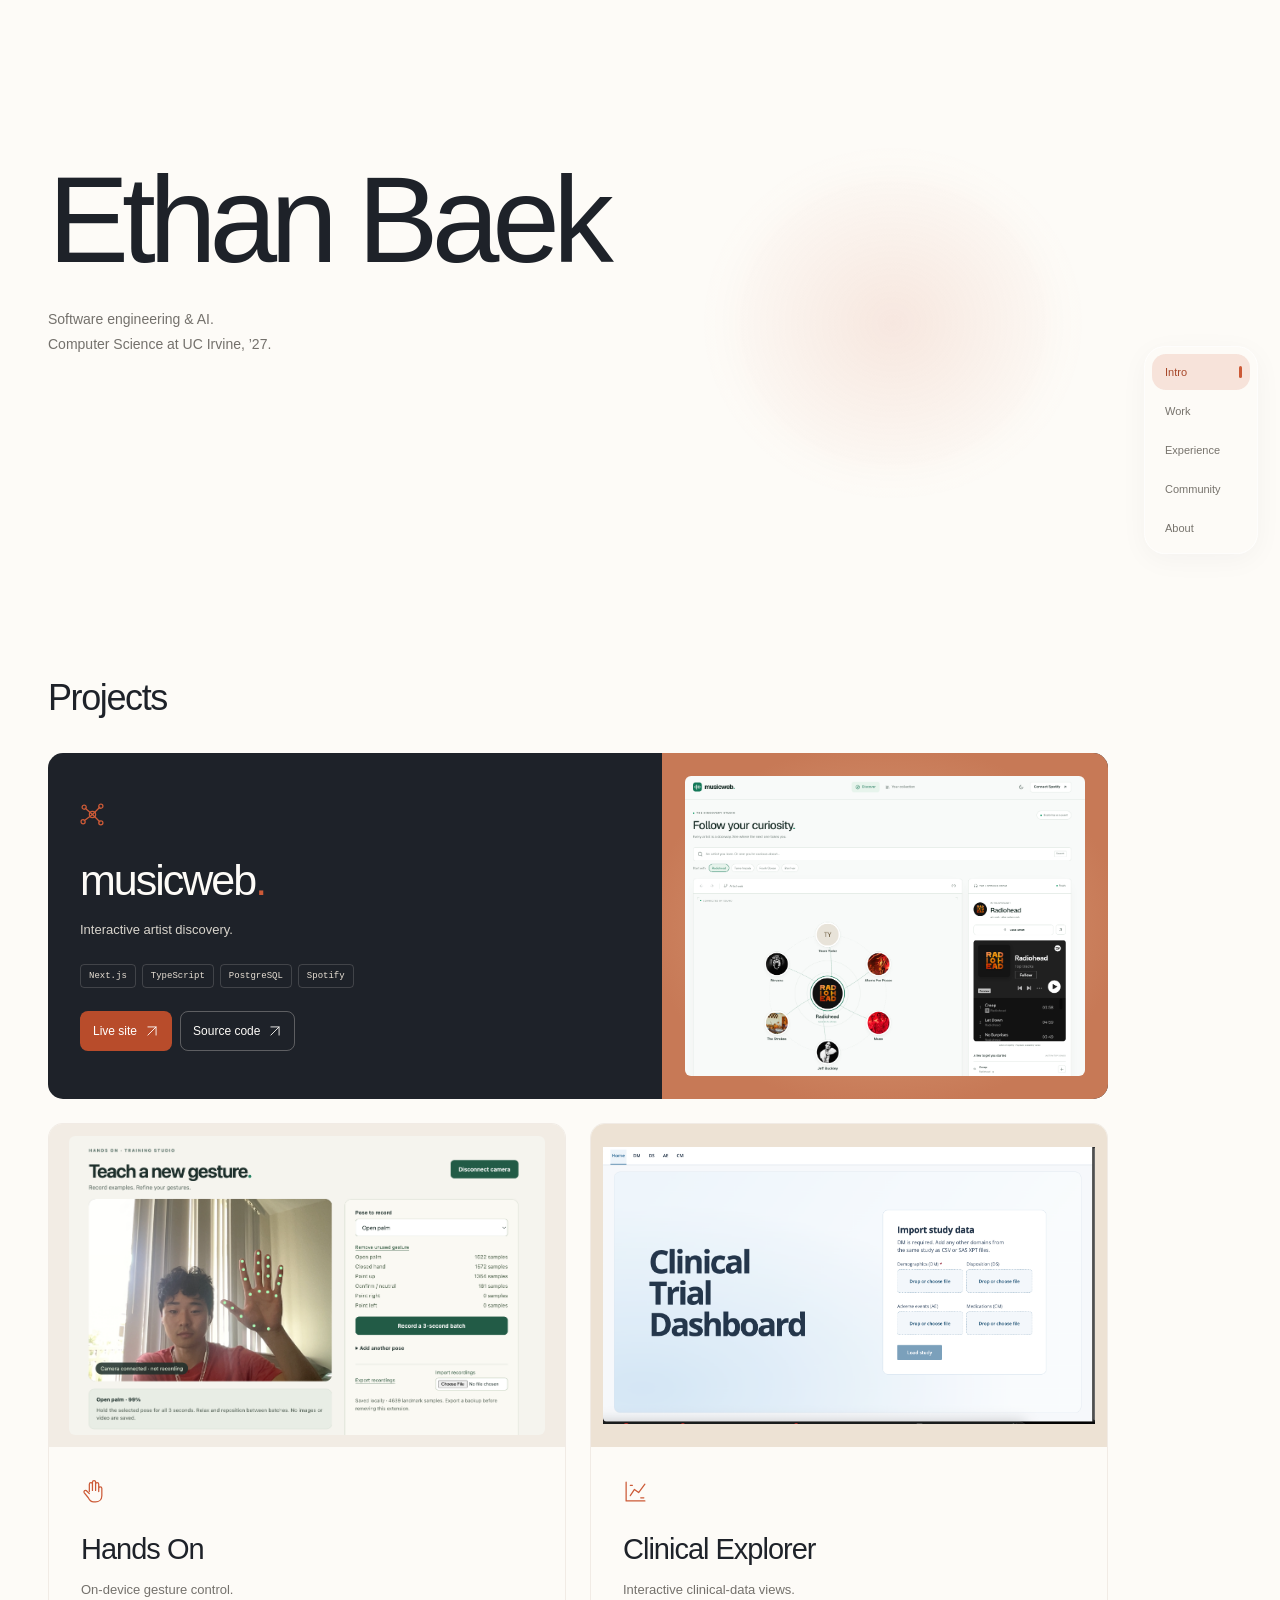
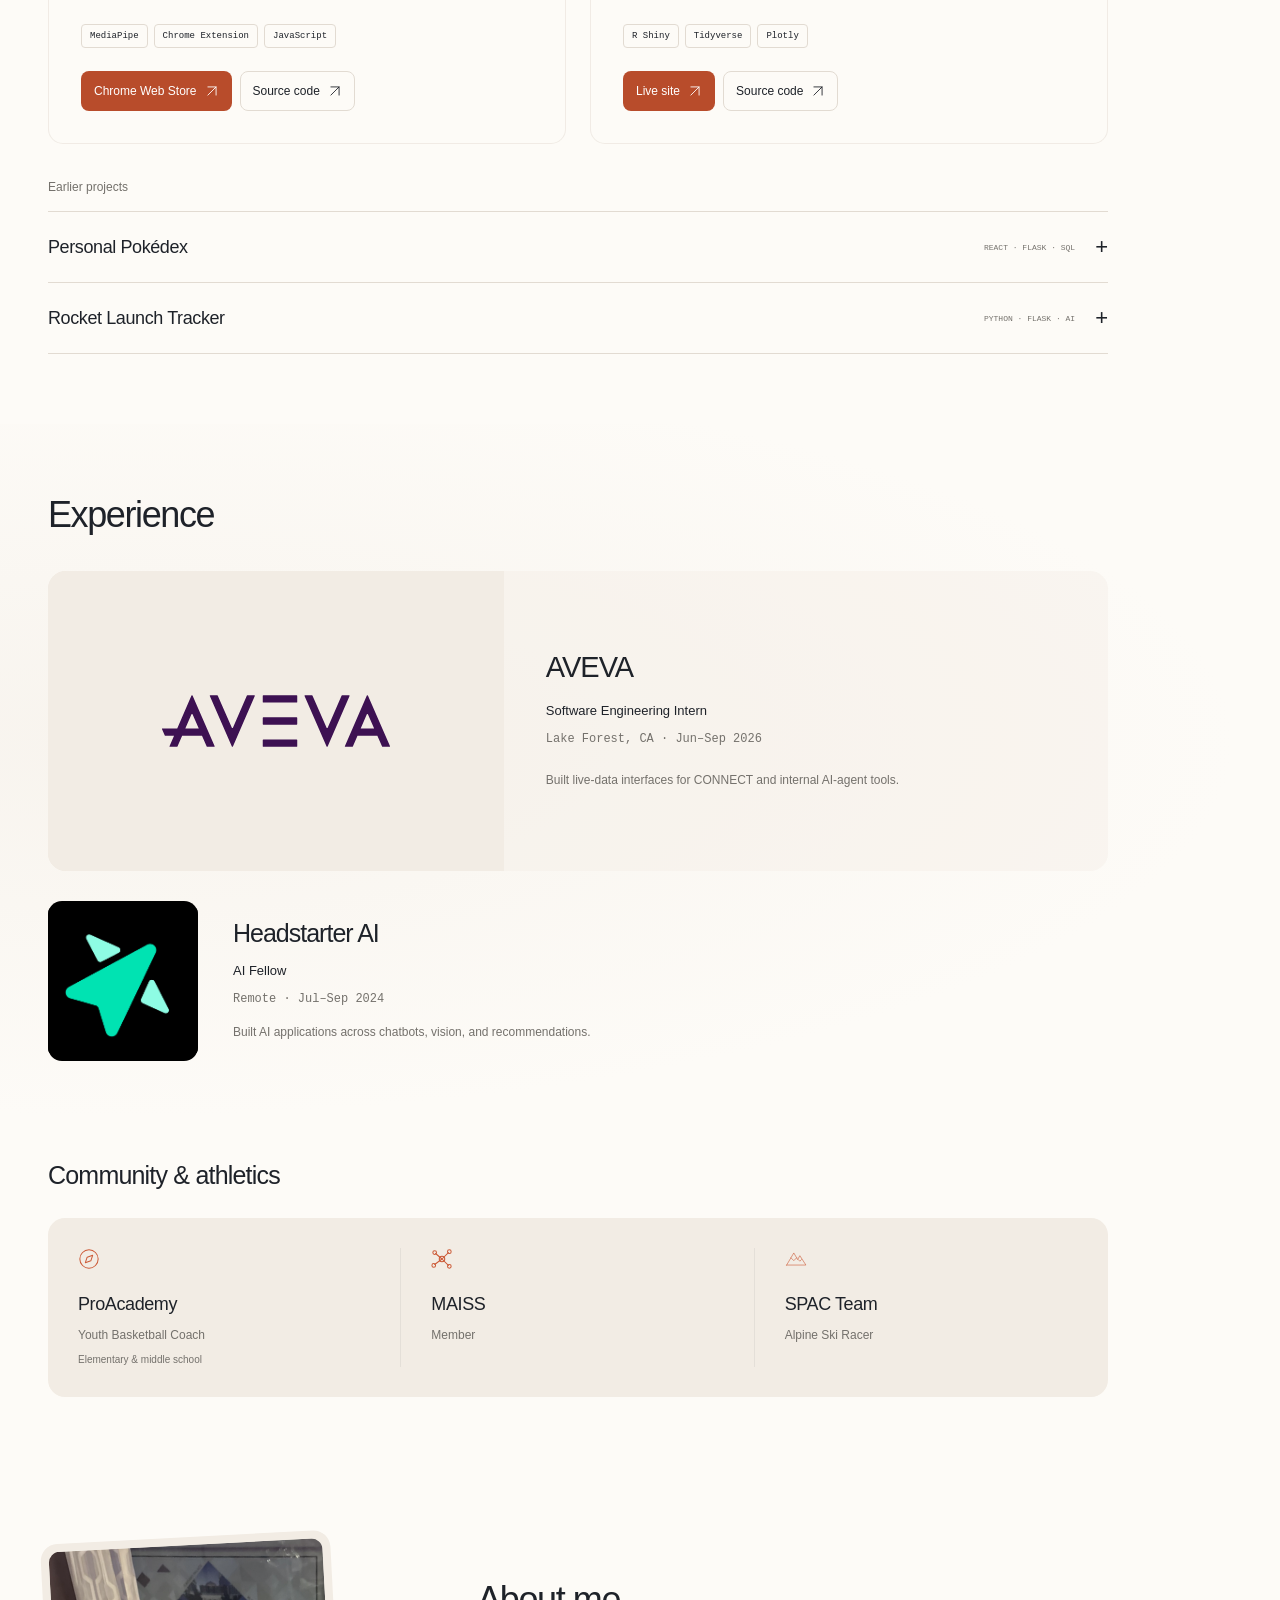
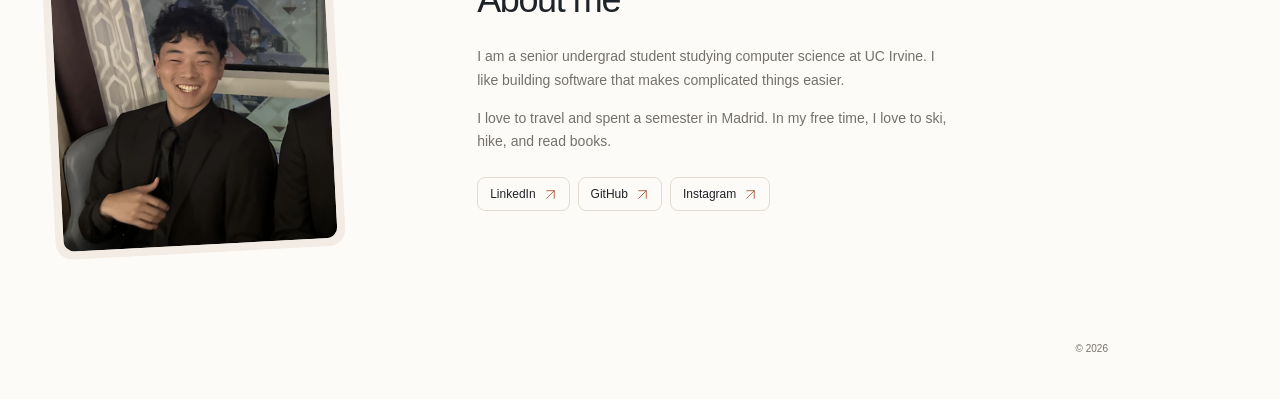
==== commit f5b45dca: "Small changes to about, removed contact" ====
--- a/index.html
+++ b/index.html
@@ -3,8 +3,8 @@
 <head>
 <meta charset="utf-8"><meta name="viewport" content="width=device-width, initial-scale=1">
 <meta name="theme-color" content="#FDFBF7"><meta name="description" content="Ethan Baek. Software engineering, AI, and computer science at UC Irvine.">
-<title>Ethan Baek</title><link rel="icon" href="assets/icons/summit.svg" type="image/svg+xml"><link rel="stylesheet" href="assets/css/portfolio.css?v=project-frames">
-<script src="assets/js/photos.js?v=clinical-cover" defer></script><script src="assets/js/project-media.js" defer></script><script src="assets/js/portfolio.js?v=hide-photo-carousel" defer></script>
+<title>Ethan Baek</title><link rel="icon" href="assets/icons/summit.svg" type="image/svg+xml"><link rel="stylesheet" href="assets/css/portfolio.css?v=about-socials">
+<script src="assets/js/photos.js?v=clinical-cover" defer></script><script src="assets/js/project-media.js" defer></script><script src="assets/js/portfolio.js?v=about-socials" defer></script>
 </head><body>
 <a class="skip-link" href="#main">Skip to content</a>
 <svg class="svg-defs" xmlns="http://www.w3.org/2000/svg" aria-hidden="true"><defs>
@@ -16,7 +16,7 @@
 <symbol id="i-chart" viewBox="0 0 24 24"><path d="M3 3v18h18M7 16l4-6 4 3 6-8M7 6h2m8 12h3"/></symbol>
 <symbol id="i-compass" viewBox="0 0 24 24"><circle cx="12" cy="12" r="10"/><path d="m16 8-2 6-6 2 2-6 6-2Z"/></symbol>
 </defs></svg>
-<nav class="section-rail" aria-label="Main navigation"><span class="rail-indicator" aria-hidden="true"></span><a href="#home"><span>Intro</span></a><a href="#work"><span>Work</span></a><a href="#experience"><span>Experience</span></a><a href="#community"><span>Community</span></a><a href="#about"><span>About</span></a><a href="#outside" hidden><span>Photos</span></a><a href="#contact"><span>Contact</span></a></nav>
+<nav class="section-rail" aria-label="Main navigation"><span class="rail-indicator" aria-hidden="true"></span><a href="#home"><span>Intro</span></a><a href="#work"><span>Work</span></a><a href="#experience"><span>Experience</span></a><a href="#community"><span>Community</span></a><a href="#about"><span>About</span></a><a href="#outside" hidden><span>Photos</span></a></nav>
 <main id="main">
 <section class="hero" id="home" aria-labelledby="hero-title"><div class="hero-copy wrap"><h1 id="hero-title">Ethan Baek</h1><p>Software engineering & AI.<br>Computer Science at UC Irvine, ’27.</p></div><div class="hero-ripple" aria-hidden="true"><span></span><span></span><span></span><span></span><i></i></div></section>
 <section class="work section-pad" id="work" aria-labelledby="work-title"><div class="wrap"><div class="section-heading reveal"><h2 id="work-title">Projects</h2></div>
@@ -34,9 +34,22 @@
 <article class="headstarter-feature reveal"><div class="experience-photo headstarter-photo" id="headstarter-photo"><div class="photo-art company-logo company-logo-headstarter"><img src="images/companies/headstarter.png" alt="Headstarter logo" width="640" height="640" decoding="async"></div></div><div><h3>Headstarter AI</h3><p class="experience-role">AI Fellow</p><p class="role-date">Remote · Jul–Sep 2024</p><p>Built AI applications across chatbots, vision, and recommendations.</p></div></article>
 </div></section>
 <section class="community section-pad" id="community" aria-labelledby="community-title"><div class="wrap reveal"><h2 id="community-title">Community & athletics</h2><div class="community-grid"><article><svg aria-hidden="true"><use href="#i-compass"/></svg><h3>ProAcademy</h3><p>Youth Basketball Coach</p><small>Elementary & middle school</small></article><article><svg aria-hidden="true"><use href="#i-node"/></svg><h3>MAISS</h3><p>Member</p></article><article><svg aria-hidden="true"><use href="#i-summit"/></svg><h3>SPAC Team</h3><p>Alpine Ski Racer</p></article></div></div></section>
-<section class="about section-pad" id="about" aria-labelledby="about-title"><div class="wrap about-layout reveal"><div class="portrait-frame"><img src="images/avatar.jpg" width="1443" height="1610" alt="Portrait" loading="lazy"></div><div><h2 id="about-title">A little about me</h2><p>Seattle-raised, studying Computer Science at UC Irvine. I like building software that makes complex things feel simple.</p><p>Outside of work: skiing, hiking, basketball—and a semester in Madrid.</p></div></div></section>
+<section class="about section-pad" id="about" aria-labelledby="about-title">
+  <div class="wrap about-layout reveal">
+    <div class="portrait-frame"><img src="images/avatar.jpg" width="1443" height="1610" alt="Portrait" loading="lazy"></div>
+    <div>
+      <h2 id="about-title">About me</h2>
+      <p>I am a senior undergrad student studying computer science at UC Irvine. I like building software that makes complicated things easier.</p>
+      <p>I love to travel and spent a semester in Madrid. In my free time, I love to ski, hike, and read books.</p>
+      <nav class="social-links" aria-label="Social profiles">
+        <a href="https://www.linkedin.com/in/ethan-baek-a11434319/" target="_blank" rel="noopener noreferrer">LinkedIn <svg aria-hidden="true"><use href="#i-arrow"/></svg></a>
+        <a href="https://github.com/ebaek44" target="_blank" rel="noopener noreferrer">GitHub <svg aria-hidden="true"><use href="#i-arrow"/></svg></a>
+        <a href="https://www.instagram.com/ebaek_44/" target="_blank" rel="noopener noreferrer">Instagram <svg aria-hidden="true"><use href="#i-arrow"/></svg></a>
+      </nav>
+    </div>
+  </div>
+</section>
 <!-- To restore the carousel, remove hidden here and from the Photos link above. -->
 <section class="outside section-pad" id="outside" hidden aria-labelledby="outside-title"><div class="wrap outside-heading reveal"><h2 id="outside-title">Outside</h2></div><div class="photo-wheel" tabindex="0" role="region" aria-label="Personal photos. Scroll or use arrow keys to browse."><div class="photo-track" id="photo-track"></div></div></section>
-<section class="contact section-pad" id="contact" aria-labelledby="contact-title"><div class="wrap contact-layout"><div class="reveal"><h2 id="contact-title">Contact</h2><div class="social-links"><a href="https://www.linkedin.com/in/ethan-baek-a11434319/" target="_blank" rel="noopener noreferrer">LinkedIn ↗</a><a href="https://github.com/ebaek44" target="_blank" rel="noopener noreferrer">GitHub ↗</a><a href="https://www.instagram.com/ebaek_44/" target="_blank" rel="noopener noreferrer">Instagram ↗</a></div></div><form action="https://formspree.io/f/xjkbgqwb" method="post" class="contact-form reveal"><div class="form-row"><div><label for="name">Name</label><input id="name" name="name" autocomplete="name" required maxlength="120"></div><div><label for="email">Email</label><input id="email" name="email" type="email" autocomplete="email" required maxlength="200"></div></div><label for="message">Message</label><textarea id="message" name="message" rows="3" required maxlength="5000"></textarea><button class="button button-dark" type="submit">Send <svg><use href="#i-arrow"/></svg></button></form></div></section>
 </main><footer class="site-footer wrap"><span>© <span id="year">2026</span></span></footer>
 </body></html>
--- a/assets/css/portfolio.css
+++ b/assets/css/portfolio.css
@@ -163,6 +163,23 @@
 .portrait-frame { padding: 8px; max-width: 290px; border-radius: 17px; background: var(--sand); transform: rotate(-3deg); }
 .portrait-frame img { width: 100%; height: 300px; border-radius: 11px; filter: saturate(.65); object-position: center 40%; }
 .about h2 { margin-bottom: 25px; }.about p { font-size: 14px; color: var(--muted); max-width: 470px; }
+.social-links {
+  display: flex;
+  flex-wrap: wrap;
+  gap: 8px;
+  margin-top: 23px;
+}
+.social-links a {
+  display: inline-flex;
+  align-items: center;
+  gap: 8px;
+  padding: 9px 12px;
+  border: 1px solid var(--line);
+  border-radius: 8px;
+  font-size: 12px;
+}
+.social-links a:hover { background: var(--sand); color: var(--accent-ink); }
+.social-links svg { width: 13px; height: 13px; color: var(--accent-ink); }
 /* Continuous, floating photo strip. Wheel and touch input add decaying momentum. */
 .outside { overflow: hidden; position: relative; background: radial-gradient(ellipse at 45% 50%, #F2ECE4B3, transparent 70%); }
 .photo-wheel { height: 360px; margin-top: 30px; position: relative; perspective: 1200px; touch-action: pan-y; }
@@ -178,12 +195,8 @@
 .placeholder-3 { background: #D8B18D; }.placeholder-3:before { background: #A07B62; }
 .placeholder-4 { background: #C7B8A8; }.placeholder-4:before { background: #837667; clip-path: polygon(0 100%,15% 5%,30% 100%,50% 0,70% 100%,85% 10%,100% 100%); }
 .photo-card figcaption { position: absolute; bottom: 10px; left: 13px; font-size: 10px; color: var(--muted); }
-.contact { padding-bottom: 75px; }.contact-layout { display: grid; grid-template-columns: 1fr 1fr; gap: 85px; }
-.social-links { display: flex; flex-wrap: wrap; gap: 23px; margin: 30px 0; font-size: 12px; }.social-links a:hover { color: var(--accent); }
-label { display: block; font-size: 11px; margin-bottom: 12px; }.form-row { display: grid; grid-template-columns: 1fr 1fr; gap: 25px; }
-input, textarea { display: block; width: 100%; border: 0; border-bottom: 1px solid #CFC3B5; border-radius: 0; background: transparent; padding: 0 0 12px; margin: 0 0 28px; color: var(--ink); font-size: 13px; line-height: 1.5; }textarea { resize: vertical; }
 .button { display: inline-flex; gap: 28px; align-items: center; justify-content: space-between; font-size: 11px; padding: 14px 21px; border: 1px solid transparent; border-radius: 8px; transition: transform .25s, background .25s; }
-.button:hover { transform: translateY(-2px); }.button svg { width: 16px; height: 16px; }.button-dark, .button-accent { background: var(--accent-solid); color: #FFFFFF; }.button-dark svg { color: #FFFFFF; }.button-dark:hover, .button-accent:hover { background: #9F3D22; }.button-outline { border-color: var(--line); }
+.button:hover { transform: translateY(-2px); }.button svg { width: 16px; height: 16px; }.button-accent { background: var(--accent-solid); color: #FFFFFF; }.button-dark svg { color: #FFFFFF; }.button-accent:hover { background: #9F3D22; }.button-outline { border-color: var(--line); }
 .site-footer { display: flex; justify-content: flex-end; padding: 20px 0 45px; color: var(--muted); font-size: 10px; }
 .reveal { opacity: 1; }.js-motion .reveal { opacity: 0; transform: translateY(20px); transition: opacity .7s var(--ease), transform .7s var(--ease); }.js-motion .reveal.visible { opacity: 1; transform: translateY(0); }
 /* Keep real app captures uncropped and large enough to show the interface. */
@@ -204,7 +217,7 @@
   .project-grid .clinical-art .chart-grid { flex: 1; min-height: 0; }
 }
 @media (min-width: 1600px) { .hero { height: 740px; }.hero-copy { padding-top: 185px; }.hero-ripple { right: 18%; } }
-@media (max-width: 1100px) { .hero h1 { font-size: 95px; }.project-copy { padding: 28px; }.music-art { padding: 25px; }.about-layout { gap: 50px; }.aveva-copy { padding: 30px; }.contact-layout { gap: 50px; }.community-grid article { padding-inline: 23px; } }
+@media (max-width: 1100px) { .hero h1 { font-size: 95px; }.project-copy { padding: 28px; }.music-art { padding: 25px; }.about-layout { gap: 50px; }.aveva-copy { padding: 30px; }.community-grid article { padding-inline: 23px; } }
 @media (max-width: 800px) {
   :root { scroll-padding-top: 30px; }
   .wrap { width: calc(100% - 76px); margin-left: 20px; margin-right: 56px; }.section-pad { padding-block: 50px; }h2 { font-size: 30px; letter-spacing: -1px; }.section-heading { margin-bottom: 25px; }
@@ -222,7 +235,6 @@
   .community { padding-top: 25px; }.community h2 { font-size: 23px; }.community-grid { grid-template-columns: 1fr; padding: 0 23px; }.community-grid article { padding: 23px 0; border-right: 0; border-bottom: 1px solid #1E222910; }.community-grid svg { float: right; margin: 0; height: 20px; width: 20px; }.community-grid h3 { font-size: 18px; }
   .about-layout { grid-template-columns: 1fr; gap: 30px; }.portrait-frame { width: 205px; }.portrait-frame img { height: 210px; }.about h2 { font-size: 28px; margin-bottom: 20px; }.about p { font-size: 13px; }
   .photo-wheel { height: 315px; margin-top: 20px; }.photo-card { width: 215px; height: 255px; transform: translateX(calc(-50% + var(--offset) * 229px)) translateY(calc(var(--depth) * 10px + var(--float, 0px))) rotate(calc(var(--offset) * 4deg)); }
-  .contact-layout { grid-template-columns: 1fr; gap: 30px; }.social-links { margin-block: 25px 0; gap: 20px; }.form-row { gap: 18px; }.contact-form label { font-size: 11px; }.contact-form input,.contact-form textarea { font-size: 16px; }
 }
 @media (prefers-reduced-motion: reduce) {
   :root { scroll-behavior: auto; }*, *:before, *:after { animation: none!important; transition: none!important; }.js-motion .reveal { opacity: 1; transform: none; }.project { transform: none!important; }.hero-ripple span { opacity: .05; transform: scale(.6); }.hero-ripple span:nth-child(2) { transform: scale(.8); }.hero-ripple span:nth-child(3) { transform: scale(1); }.hero-ripple span:nth-child(4) { display: none; }
